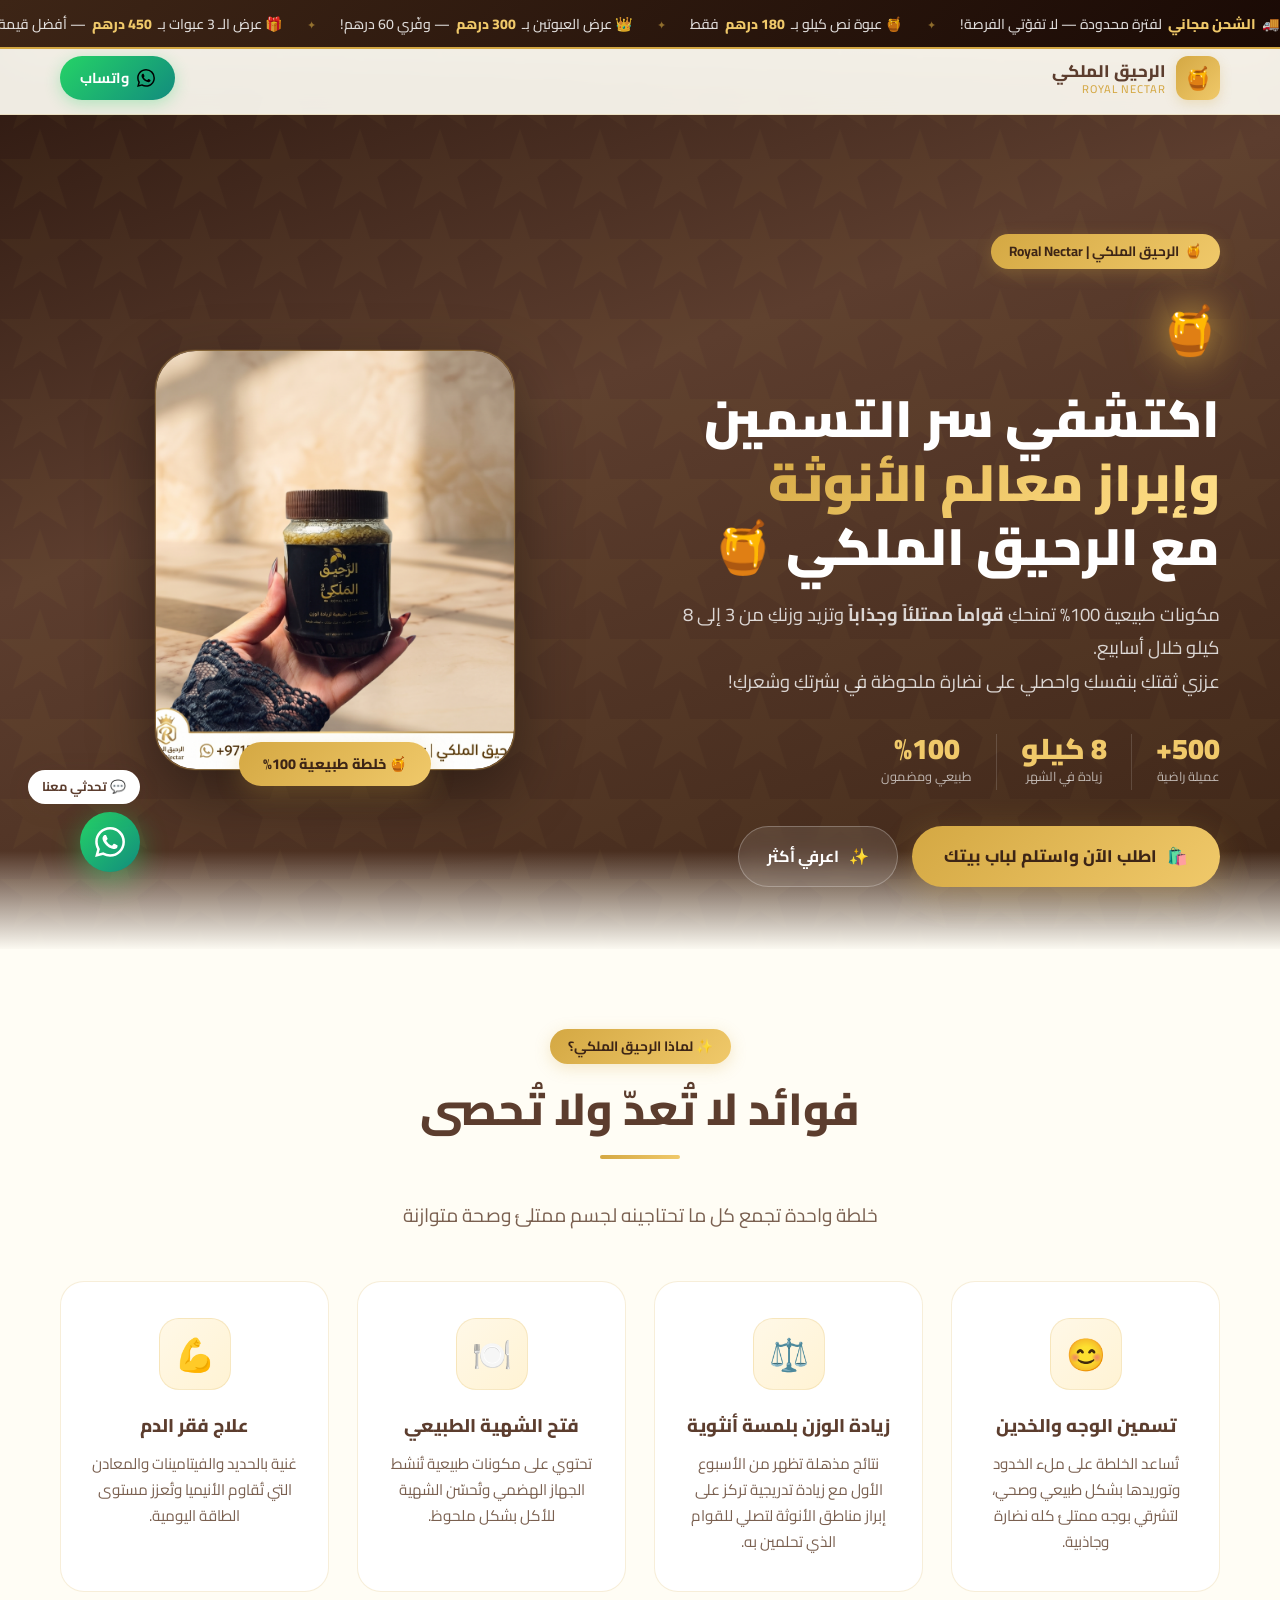
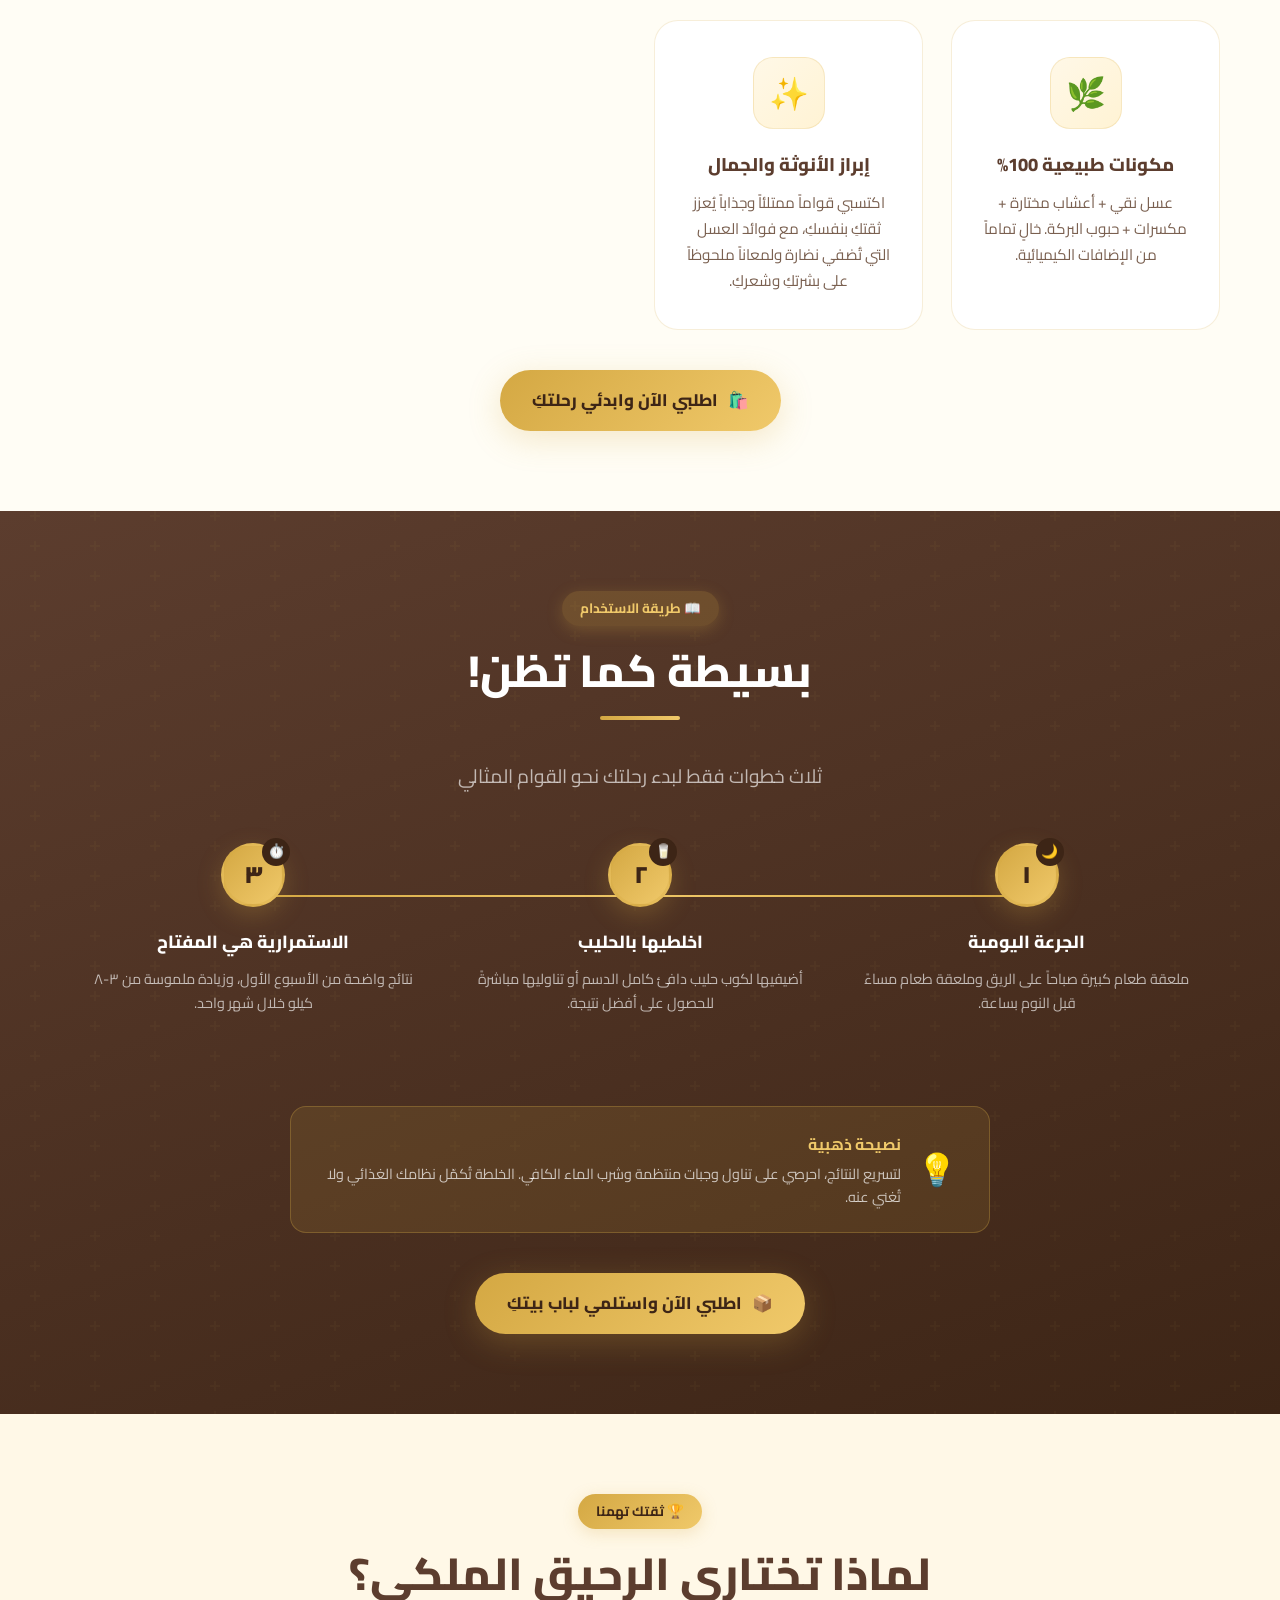
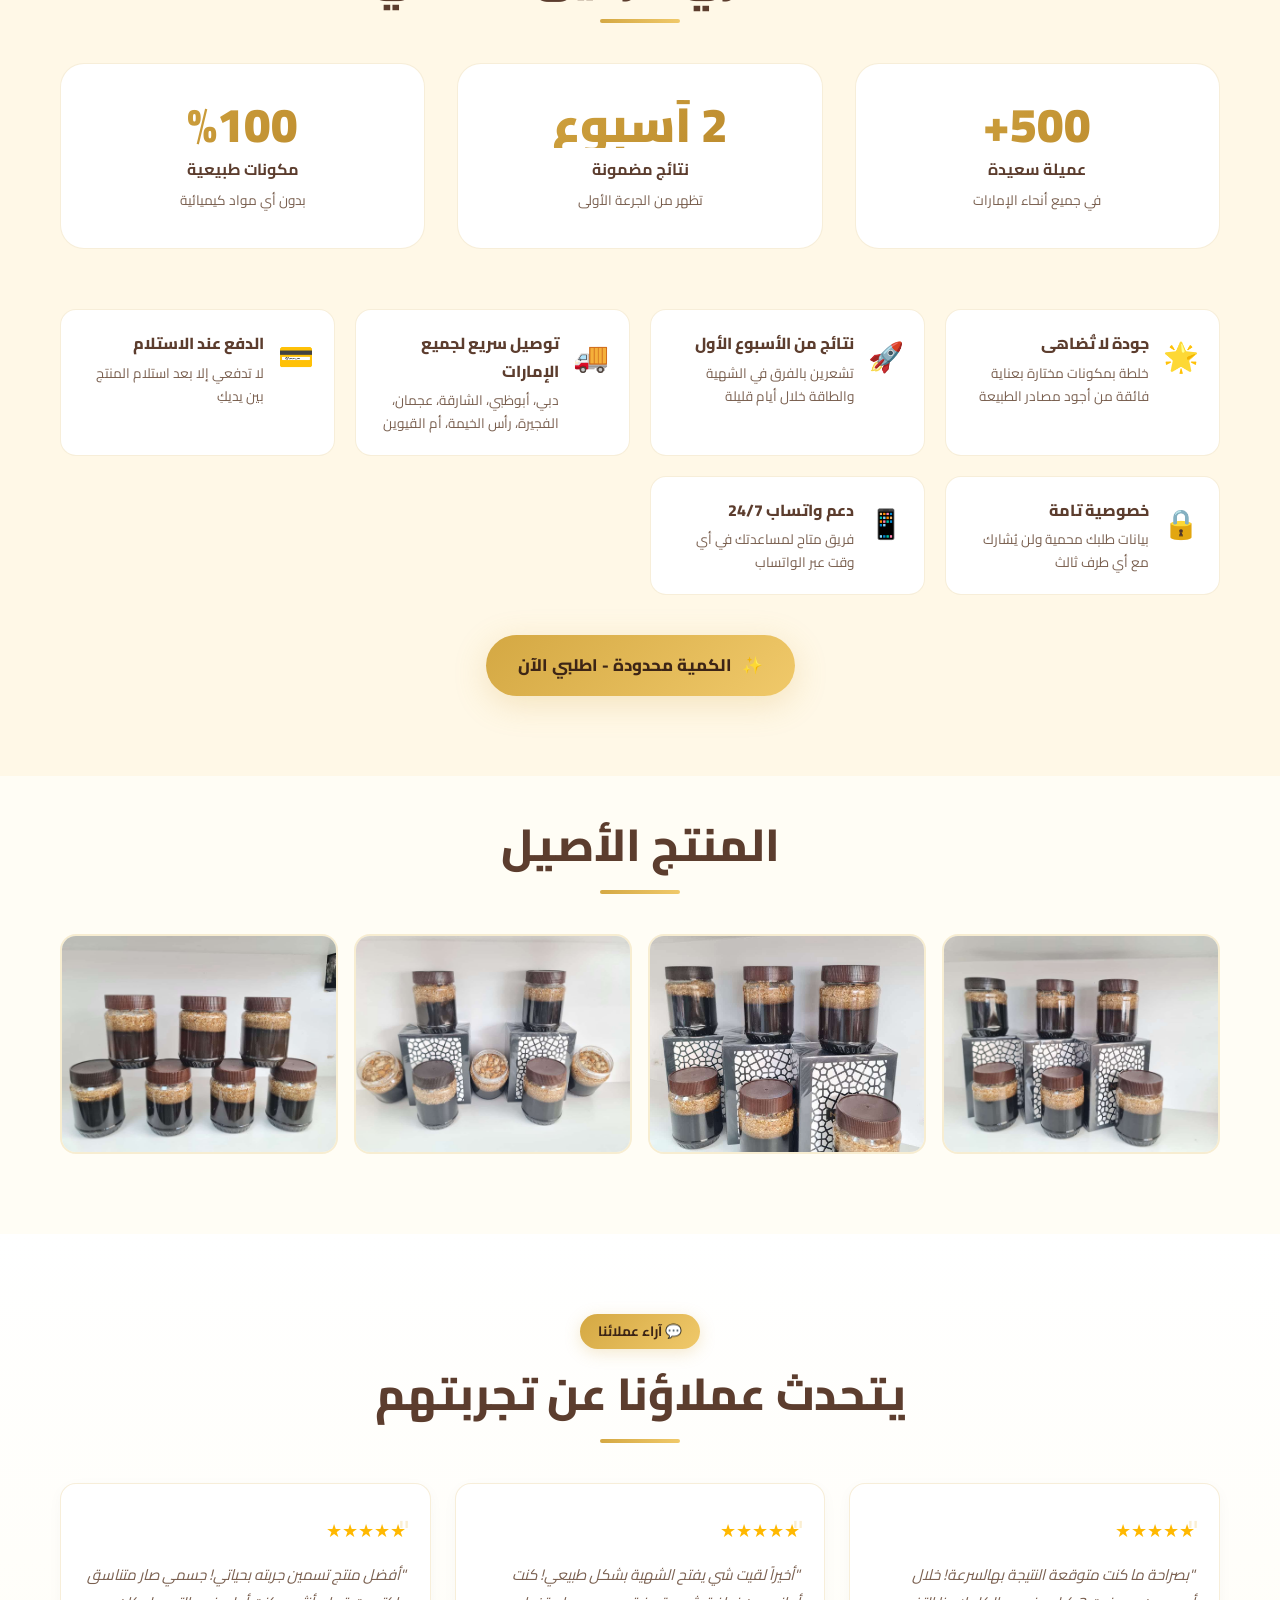
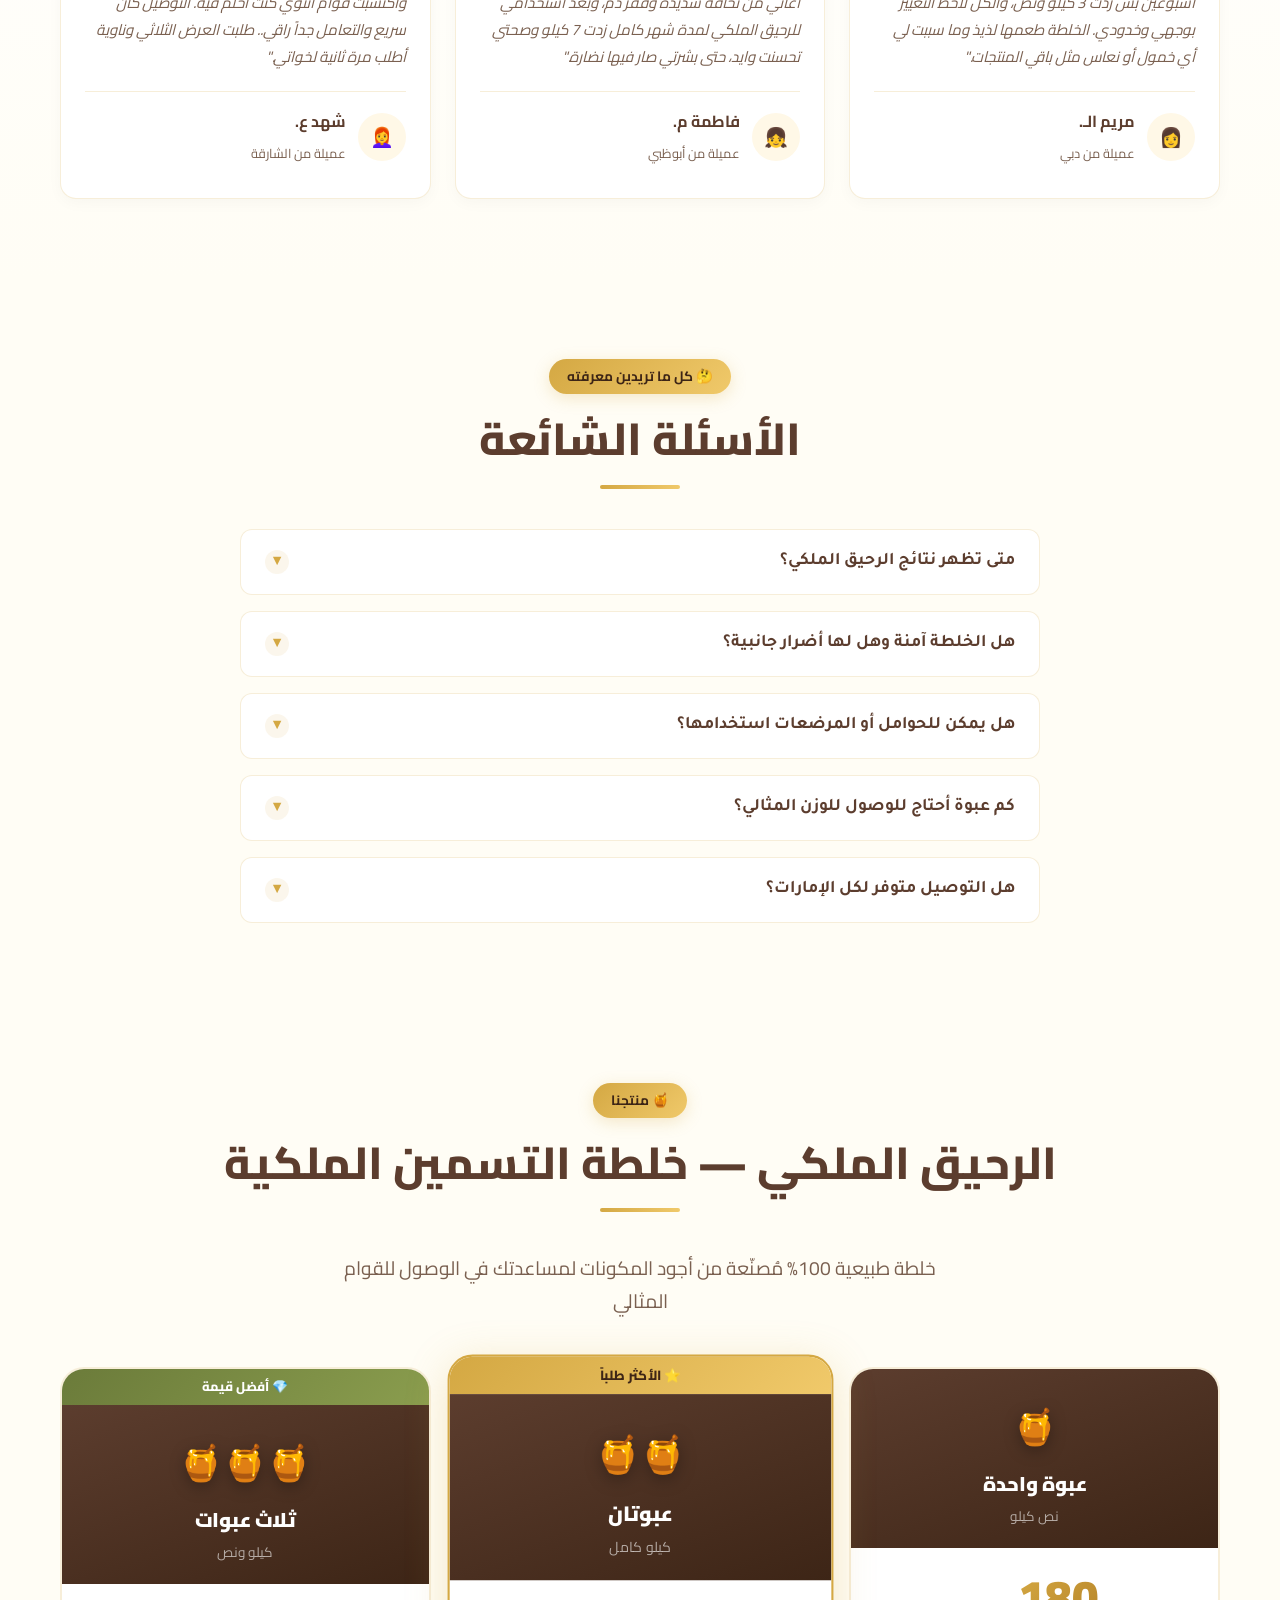
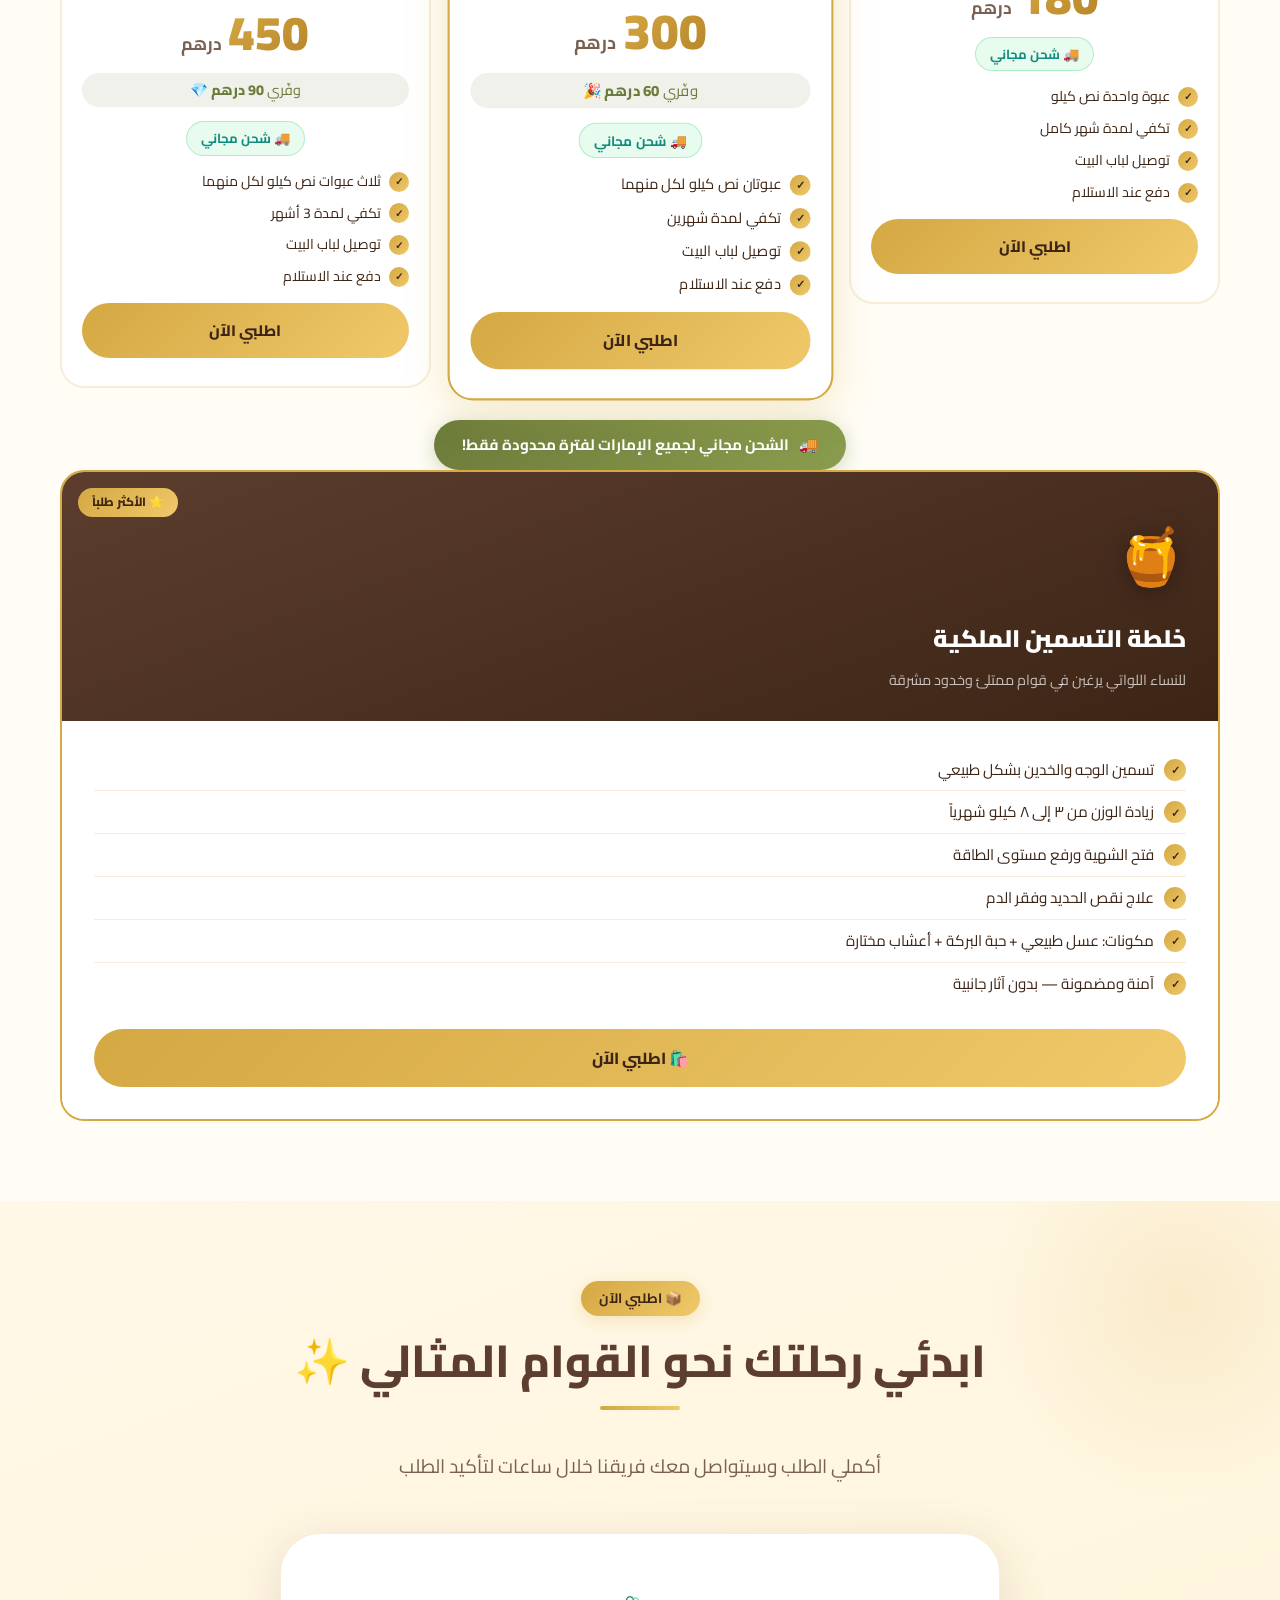
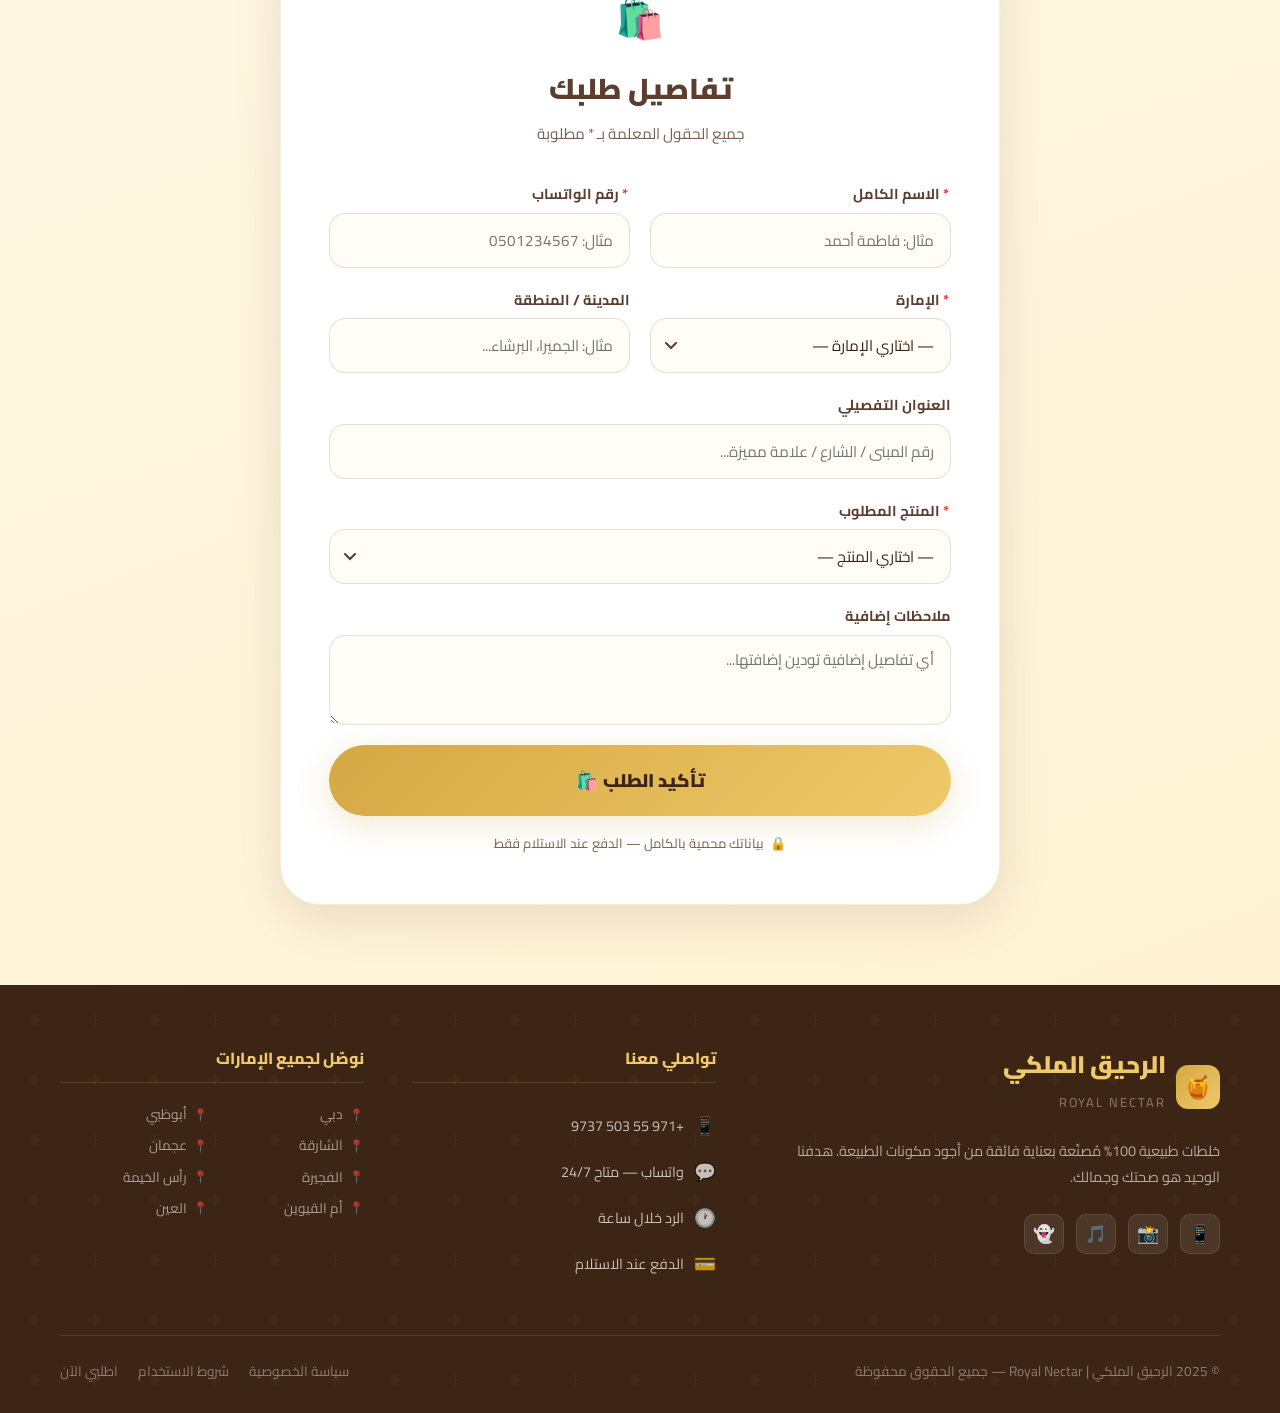
==== index.html @ 1b6bc827 "Update hero image to hero.jpeg" ====
<!DOCTYPE html>
<html lang="ar" dir="rtl">
<head>
  <meta charset="UTF-8" />
  <meta name="viewport" content="width=device-width, initial-scale=1.0" />
  <meta name="theme-color" content="#D4A843" />
  <link rel="icon" href="data:image/svg+xml,<svg xmlns=%22http://www.w3.org/2000/svg%22 viewBox=%220 0 100 100%22><text y=%22.9em%22 font-size=%2290%22>🍯</text></svg>">

  <!-- SEO -->
  <title>الرحيق الملكي | خلطة عسل التسمين الطبيعية - توصيل لجميع الإمارات</title>
  <meta name="description" content="الرحيق الملكي — خلطة عسل طبيعية 100% لزيادة الوزن وتسمين الوجه من 3 إلى 8 كيلو خلال أسابيع. آمن، مضمون، توصيل لجميع إمارات الدولة. اطلب الآن!" />
  <meta name="keywords" content="عسل تسمين, رحيق ملكي, خلطة تسمين طبيعية, عسل الإمارات, زيادة الوزن طبيعي" />
  <meta name="robots" content="index, follow" />

  <!-- Open Graph / Facebook -->
  <meta property="og:type"        content="product" />
  <meta property="og:title"       content="الرحيق الملكي | خلطة عسل التسمين الطبيعية" />
  <meta property="og:description" content="زيادة الوزن 3-8 كيلو بشكل طبيعي مع الرحيق الملكي. مكونات طبيعية 100%. توصيل لجميع الإمارات." />
  <meta property="og:image"       content="assets/hero.jpeg" />
  <meta property="og:locale"      content="ar_AE" />

  <!-- Google Fonts -->
  <link rel="preconnect" href="https://fonts.googleapis.com" />
  <link rel="preconnect" href="https://fonts.gstatic.com" crossorigin />
  <link href="https://fonts.googleapis.com/css2?family=Cairo:wght@300;400;500;600;700;800;900&family=Tajawal:wght@300;400;500;700;800&display=swap" rel="stylesheet" />

  <link rel="stylesheet" href="style.css" />
</head>
<body>

<!-- ══════════════════════════════════════════
     ANNOUNCEMENT BAR
══════════════════════════════════════════ -->
<div class="announcement-bar" id="announcement-bar">
  <div class="announcement-inner">
    <div class="announcement-ticker" id="announcement-ticker">
      <span class="announcement-item" data-crm-announce="1">
        🚚 <strong>الشحن مجاني</strong> لفترة محدودة — لا تفوّتي الفرصة!
      </span>
      <span class="announcement-divider">✦</span>
      <span class="announcement-item" data-crm-announce="2">
        🍯 عبوة نص كيلو بـ <strong>180 درهم</strong> فقط
      </span>
      <span class="announcement-divider">✦</span>
      <span class="announcement-item" data-crm-announce="3">
        👑 عرض العبوتين بـ <strong>300 درهم</strong> — وفّري 60 درهم!
      </span>
      <span class="announcement-divider">✦</span>
      <span class="announcement-item" data-crm-announce="1">
        🎁 عرض الـ 3 عبوات بـ <strong>450 درهم</strong> — أفضل قيمة!
      </span>
      <span class="announcement-divider">✦</span>
      <span class="announcement-item" data-crm-announce="2">
        🚚 <strong>الشحن مجاني</strong> لفترة محدودة — لا تفوّتي الفرصة!
      </span>
      <span class="announcement-divider">✦</span>
      <span class="announcement-item" data-crm-announce="3">
        🍯 عبوة نص كيلو بـ <strong>180 درهم</strong> فقط
      </span>
      <span class="announcement-divider">✦</span>
      <span class="announcement-item" data-crm-announce="1">
        👑 عرض العبوتين بـ <strong>300 درهم</strong> — وفّري 60 درهم!
      </span>
      <span class="announcement-divider">✦</span>
      <span class="announcement-item" data-crm-announce="2">
        🎁 عرض الـ 3 عبوات بـ <strong>450 درهم</strong> — أفضل قيمة!
      </span>
    </div>
  </div>
</div>


<!-- ══════════════════════════════════════════
     NAVBAR
══════════════════════════════════════════ -->
<nav class="navbar" id="navbar" role="navigation" aria-label="التنقل الرئيسي">
  <div class="container">
    <div class="navbar-inner">
      <a href="#" class="navbar-logo" aria-label="الرحيق الملكي - الرئيسية">
        <div class="navbar-logo-icon">🍯</div>
        <div class="navbar-logo-text">
          <span class="navbar-logo-ar">الرحيق الملكي</span>
          <span class="navbar-logo-en">Royal Nectar</span>
        </div>
      </a>

      <a id="nav-whatsapp" href="https://wa.me/971555039737?text=مرحباً، أريد الاستفسار عن الرحيق الملكي" target="_blank" rel="noopener" class="navbar-cta" aria-label="تواصل عبر واتساب">
        <svg viewBox="0 0 24 24" aria-hidden="true">
          <path d="M17.472 14.382c-.297-.149-1.758-.867-2.03-.967-.273-.099-.471-.148-.67.15-.197.297-.767.966-.94 1.164-.173.199-.347.223-.644.075-.297-.15-1.255-.463-2.39-1.475-.883-.788-1.48-1.761-1.653-2.059-.173-.297-.018-.458.13-.606.134-.133.298-.347.446-.52.149-.174.198-.298.298-.497.099-.198.05-.371-.025-.52-.075-.149-.669-1.612-.916-2.207-.242-.579-.487-.5-.669-.51-.173-.008-.371-.01-.57-.01-.198 0-.52.074-.792.372-.272.297-1.04 1.016-1.04 2.479 0 1.462 1.065 2.875 1.213 3.074.149.198 2.096 3.2 5.077 4.487.709.306 1.262.489 1.694.625.712.227 1.36.195 1.871.118.571-.085 1.758-.719 2.006-1.413.248-.694.248-1.289.173-1.413-.074-.124-.272-.198-.57-.347m-5.421 7.403h-.004a9.87 9.87 0 01-5.031-1.378l-.361-.214-3.741.982.998-3.648-.235-.374a9.86 9.86 0 01-1.51-5.26c.001-5.45 4.436-9.884 9.888-9.884 2.64 0 5.122 1.03 6.988 2.898a9.825 9.825 0 012.893 6.994c-.003 5.45-4.437 9.884-9.885 9.884m8.413-18.297A11.815 11.815 0 0012.05 0C5.495 0 .16 5.335.157 11.892c0 2.096.547 4.142 1.588 5.945L.057 24l6.305-1.654a11.882 11.882 0 005.683 1.448h.005c6.554 0 11.89-5.335 11.893-11.893a11.821 11.821 0 00-3.48-8.413Z"/>
        </svg>
        <span>واتساب</span>
      </a>
    </div>
  </div>
</nav>


<!-- ══════════════════════════════════════════
     HERO SECTION
══════════════════════════════════════════ -->
<section class="hero" id="hero" aria-label="القسم الرئيسي">
  <div class="container">
    <div class="hero-grid">

      <!-- Content -->
      <div class="hero-content">
        <div class="badge reveal">
          <span>🍯</span>
          <span>الرحيق الملكي | Royal Nectar</span>
        </div>

        <span class="hero-crown reveal reveal-delay-1" aria-hidden="true">🍯</span>

        <h1 class="hero-title reveal reveal-delay-2">
          اكتشفي سر التسمين<br />
          <span class="gold-text">وإبراز معالم الأنوثة</span><br />
          مع الرحيق الملكي 🍯
        </h1>

        <p class="hero-subtitle reveal reveal-delay-3">
          مكونات طبيعية 100% تمنحكِ <strong>قواماً ممتلئاً وجذاباً</strong> وتزيد وزنكِ من 3 إلى 8 كيلو خلال أسابيع.<br />
          عززي ثقتكِ بنفسكِ واحصلي على نضارة ملحوظة في بشرتكِ وشعركِ!
        </p>

        <div class="hero-stats reveal reveal-delay-3">
          <div class="hero-stat">
            <span class="hero-stat-number" data-counter="500" data-suffix="+">0</span>
            <span class="hero-stat-label">عميلة راضية</span>
          </div>
          <div class="hero-stat-divider"></div>
          <div class="hero-stat">
            <span class="hero-stat-number" data-counter="8" data-suffix=" كيلو">0</span>
            <span class="hero-stat-label">زيادة في الشهر</span>
          </div>
          <div class="hero-stat-divider"></div>
          <div class="hero-stat">
            <span class="hero-stat-number">%100</span>
            <span class="hero-stat-label">طبيعي ومضمون</span>
          </div>
        </div>

        <div class="hero-cta-group reveal reveal-delay-4">
          <a href="#order-section" class="btn-primary" id="hero-cta-btn" aria-label="اطلب الآن">
            <span>🛍️</span>
            اطلب الآن واستلم لباب بيتك
          </a>
          <a href="#benefits" class="btn-secondary" aria-label="اعرف أكثر">
            <span>✨</span>
            اعرفي أكثر
          </a>
        </div>
      </div>

      <!-- Image -->
      <div class="hero-image-wrap reveal-left">
        <div class="hero-image-glow" aria-hidden="true"></div>
        <div class="hero-image-frame">
          <img
            src="assets/hero.jpeg"
            alt="الرحيق الملكي — خلطة عسل التسمين الطبيعية"
            loading="eager"
            fetchpriority="high"
          />
        </div>
        <div class="hero-image-badge">🍯 خلطة طبيعية 100%</div>
      </div>

    </div>
  </div>
</section>


<!-- ══════════════════════════════════════════
     BENEFITS SECTION
══════════════════════════════════════════ -->
<section class="section benefits" id="benefits" aria-label="فوائد المنتج">
  <div class="container">
    <div class="reveal">
      <p class="badge" style="margin: 0 auto 16px; display: table;">✨ لماذا الرحيق الملكي؟</p>
      <h2 class="section-title">فوائد لا تُعدّ ولا تُحصى</h2>
      <div class="gold-line"></div>
      <p class="section-subtitle">خلطة واحدة تجمع كل ما تحتاجينه لجسم ممتلئ وصحة متوازنة</p>
    </div>

    <div class="benefits-grid">

      <div class="benefit-card reveal reveal-delay-1">
        <div class="benefit-icon" aria-hidden="true">😊</div>
        <h3 class="benefit-title">تسمين الوجه والخدين</h3>
        <p class="benefit-text">تُساعد الخلطة على ملء الخدود وتوريدها بشكل طبيعي وصحي، لتشرقي بوجه ممتلئ كله نضارة وجاذبية.</p>
      </div>

      <div class="benefit-card reveal reveal-delay-2">
        <div class="benefit-icon" aria-hidden="true">⚖️</div>
        <h3 class="benefit-title">زيادة الوزن بلمسة أنثوية</h3>
        <p class="benefit-text">نتائج مذهلة تظهر من الأسبوع الأول مع زيادة تدريجية تركز على إبراز مناطق الأنوثة لتصلي للقوام الذي تحلمين به.</p>
      </div>

      <div class="benefit-card reveal reveal-delay-3">
        <div class="benefit-icon" aria-hidden="true">🍽️</div>
        <h3 class="benefit-title">فتح الشهية الطبيعي</h3>
        <p class="benefit-text">تحتوي على مكونات طبيعية تُنشط الجهاز الهضمي وتُحسّن الشهية للأكل بشكل ملحوظ.</p>
      </div>

      <div class="benefit-card reveal reveal-delay-4">
        <div class="benefit-icon" aria-hidden="true">💪</div>
        <h3 class="benefit-title">علاج فقر الدم</h3>
        <p class="benefit-text">غنية بالحديد والفيتامينات والمعادن التي تُقاوم الأنيميا وتُعزز مستوى الطاقة اليومية.</p>
      </div>

      <div class="benefit-card reveal reveal-delay-1">
        <div class="benefit-icon" aria-hidden="true">🌿</div>
        <h3 class="benefit-title">مكونات طبيعية 100%</h3>
        <p class="benefit-text">عسل نقي + أعشاب مختارة + مكسرات + حبوب البركة. خالٍ تماماً من الإضافات الكيميائية.</p>
      </div>

      <div class="benefit-card reveal reveal-delay-2">
        <div class="benefit-icon" aria-hidden="true">✨</div>
        <h3 class="benefit-title">إبراز الأنوثة والجمال</h3>
        <p class="benefit-text">اكتسبي قواماً ممتلئاً وجذاباً يُعزز ثقتكِ بنفسكِ، مع فوائد العسل التي تُضفي نضارة ولمعاناً ملحوظاً على بشرتكِ وشعركِ.</p>
      </div>

    </div>

    <div class="reveal" style="text-align: center; margin-top: 40px;">
      <a href="#order-section" class="btn-primary" style="display: inline-flex;" aria-label="اطلبي الآن">
        <span>🛍️</span>
        اطلبي الآن وابدئي رحلتكِ
      </a>
    </div>
  </div>
</section>


<!-- ══════════════════════════════════════════
     HOW TO USE
══════════════════════════════════════════ -->
<section class="section how-to-use" id="how-to-use" aria-label="طريقة الاستخدام">
  <div class="container">
    <div class="reveal">
      <p class="badge" style="margin: 0 auto 16px; display: table; background: rgba(212,168,67,0.2); color: var(--primary-light);">📖 طريقة الاستخدام</p>
      <h2 class="section-title">بسيطة كما تظن!</h2>
      <div class="gold-line"></div>
      <p class="section-subtitle">ثلاث خطوات فقط لبدء رحلتك نحو القوام المثالي</p>
    </div>

    <div class="steps-container">
      <div class="step-card reveal reveal-delay-1">
        <div class="step-number">
          <span class="step-emoji">🌙</span>
          ١
        </div>
        <h3 class="step-title">الجرعة اليومية</h3>
        <p class="step-text">ملعقة طعام كبيرة صباحاً على الريق وملعقة طعام مساءً قبل النوم بساعة.</p>
      </div>

      <div class="step-card reveal reveal-delay-2">
        <div class="step-number">
          <span class="step-emoji">🥛</span>
          ٢
        </div>
        <h3 class="step-title">اخلطيها بالحليب</h3>
        <p class="step-text">أضيفيها لكوب حليب دافئ كامل الدسم أو تناوليها مباشرةً للحصول على أفضل نتيجة.</p>
      </div>

      <div class="step-card reveal reveal-delay-3">
        <div class="step-number">
          <span class="step-emoji">⏱️</span>
          ٣
        </div>
        <h3 class="step-title">الاستمرارية هي المفتاح</h3>
        <p class="step-text">نتائج واضحة من الأسبوع الأول، وزيادة ملموسة من ٣-٨ كيلو خلال شهر واحد.</p>
      </div>
    </div>

    <!-- Tip Banner -->
    <div class="reveal" style="margin-top: 50px;">
      <div style="
        background: rgba(212,168,67,0.12);
        border: 1px solid rgba(212,168,67,0.3);
        border-radius: 16px;
        padding: 24px 32px;
        display: flex;
        align-items: center;
        gap: 16px;
        max-width: 700px;
        margin: 0 auto;
      ">
        <span style="font-size: 2rem; flex-shrink: 0;">💡</span>
        <div>
          <strong style="color: var(--primary-light); font-size: 1rem; display: block; margin-bottom: 4px;">نصيحة ذهبية</strong>
          <p style="color: rgba(255,255,255,0.7); font-size: 0.9rem; margin: 0; line-height: 1.6;">
            لتسريع النتائج، احرصي على تناول وجبات منتظمة وشرب الماء الكافي. الخلطة تُكمّل نظامك الغذائي ولا تُغني عنه.
          </p>
        </div>
      </div>
    </div>

    <div class="reveal" style="text-align: center; margin-top: 40px;">
      <a href="#order-section" class="btn-primary" style="display: inline-flex;" aria-label="اطلبي الآن واستلمي لباب بيتك">
        <span>📦</span>
        اطلبي الآن واستلمي لباب بيتكِ
      </a>
    </div>
  </div>
</section>


<!-- ══════════════════════════════════════════
     TRUST / SOCIAL PROOF
══════════════════════════════════════════ -->
<section class="section trust" id="trust" aria-label="لماذا الرحيق الملكي">
  <div class="container">
    <div class="reveal">
      <p class="badge" style="margin: 0 auto 16px; display: table;">🏆 ثقتك تهمنا</p>
      <h2 class="section-title">لماذا تختاري الرحيق الملكي؟</h2>
      <div class="gold-line"></div>
    </div>

    <div class="trust-numbers">
      <div class="trust-number-card reveal reveal-delay-1">
        <span class="trust-number-value" data-counter="500" data-suffix="+">0</span>
        <div class="trust-number-label">عميلة سعيدة</div>
        <div class="trust-number-sub">في جميع أنحاء الإمارات</div>
      </div>
      <div class="trust-number-card reveal reveal-delay-2">
        <span class="trust-number-value" data-counter="2" data-suffix=" أسبوع">0</span>
        <div class="trust-number-label">نتائج مضمونة</div>
        <div class="trust-number-sub">تظهر من الجرعة الأولى</div>
      </div>
      <div class="trust-number-card reveal reveal-delay-3">
        <span class="trust-number-value">%100</span>
        <div class="trust-number-label">مكونات طبيعية</div>
        <div class="trust-number-sub">بدون أي مواد كيميائية</div>
      </div>
    </div>

    <div class="trust-points">
      <div class="trust-point reveal reveal-delay-1">
        <span class="trust-point-icon">🌟</span>
        <div>
          <div class="trust-point-title">جودة لا تُضاهى</div>
          <p class="trust-point-text">خلطة بمكونات مختارة بعناية فائقة من أجود مصادر الطبيعة</p>
        </div>
      </div>
      <div class="trust-point reveal reveal-delay-2">
        <span class="trust-point-icon">🚀</span>
        <div>
          <div class="trust-point-title">نتائج من الأسبوع الأول</div>
          <p class="trust-point-text">تشعرين بالفرق في الشهية والطاقة خلال أيام قليلة</p>
        </div>
      </div>
      <div class="trust-point reveal reveal-delay-3">
        <span class="trust-point-icon">🚚</span>
        <div>
          <div class="trust-point-title">توصيل سريع لجميع الإمارات</div>
          <p class="trust-point-text">دبي، أبوظبي، الشارقة، عجمان، الفجيرة، رأس الخيمة، أم القيوين</p>
        </div>
      </div>
      <div class="trust-point reveal reveal-delay-4">
        <span class="trust-point-icon">💳</span>
        <div>
          <div class="trust-point-title">الدفع عند الاستلام</div>
          <p class="trust-point-text">لا تدفعي إلا بعد استلام المنتج بين يديكِ</p>
        </div>
      </div>
      <div class="trust-point reveal reveal-delay-1">
        <span class="trust-point-icon">🔒</span>
        <div>
          <div class="trust-point-title">خصوصية تامة</div>
          <p class="trust-point-text">بيانات طلبك محمية ولن يُشارك مع أي طرف ثالث</p>
        </div>
      </div>
      <div class="trust-point reveal reveal-delay-2">
        <span class="trust-point-icon">📱</span>
        <div>
          <div class="trust-point-title">دعم واتساب 24/7</div>
          <p class="trust-point-text">فريق متاح لمساعدتك في أي وقت عبر الواتساب</p>
        </div>
      </div>
    </div>

    <div class="reveal" style="text-align: center; margin-top: 40px;">
      <a href="#order-section" class="btn-primary" style="display: inline-flex;" aria-label="الكمية محدودة - اطلبي الآن">
        <span>✨</span>
        الكمية محدودة - اطلبي الآن
      </a>
    </div>
  </div>
</section>


<!-- ══════════════════════════════════════════
     GALLERY
══════════════════════════════════════════ -->
<section class="section" id="gallery" style="background: var(--bg); padding: 40px 0 80px;" aria-label="معرض الصور">
  <div class="container">
    <div class="reveal">
      <h2 class="section-title">المنتج الأصيل</h2>
      <div class="gold-line"></div>
    </div>
    <div style="display: grid; grid-template-columns: repeat(auto-fit, minmax(200px, 1fr)); gap: 16px; margin-top: 10px;">
      <div class="reveal reveal-delay-1" style="border-radius: 16px; overflow: hidden; height: 220px; border: 2px solid var(--border);">
        <img src="assets/product1.jpg" alt="الرحيق الملكي — عرض المنتج" loading="lazy" style="width:100%; height:100%; object-fit:cover; transition: transform 0.4s ease;" onmouseover="this.style.transform='scale(1.06)'" onmouseout="this.style.transform='scale(1)'" />
      </div>
      <div class="reveal reveal-delay-2" style="border-radius: 16px; overflow: hidden; height: 220px; border: 2px solid var(--border);">
        <img src="assets/product2.jpg" alt="الرحيق الملكي — جرة المنتج" loading="lazy" style="width:100%; height:100%; object-fit:cover; transition: transform 0.4s ease;" onmouseover="this.style.transform='scale(1.06)'" onmouseout="this.style.transform='scale(1)'" />
      </div>
      <div class="reveal reveal-delay-3" style="border-radius: 16px; overflow: hidden; height: 220px; border: 2px solid var(--border);">
        <img src="assets/product3.jpg" alt="الرحيق الملكي — مجموعة المنتجات" loading="lazy" style="width:100%; height:100%; object-fit:cover; transition: transform 0.4s ease;" onmouseover="this.style.transform='scale(1.06)'" onmouseout="this.style.transform='scale(1)'" />
      </div>
      <div class="reveal reveal-delay-4" style="border-radius: 16px; overflow: hidden; height: 220px; border: 2px solid var(--border);">
        <img src="assets/product4.jpg" alt="الرحيق الملكي — مجموعة كاملة" loading="lazy" style="width:100%; height:100%; object-fit:cover; transition: transform 0.4s ease;" onmouseover="this.style.transform='scale(1.06)'" onmouseout="this.style.transform='scale(1)'" />
      </div>
    </div>
  </div>
</section>


<!-- ══════════════════════════════════════════
     TESTIMONIALS SECTION
══════════════════════════════════════════ -->
<section class="section testimonials" id="testimonials" aria-label="آراء عملائنا">
  <div class="container">
    <div class="reveal">
      <p class="badge" style="margin: 0 auto 16px; display: table;">💬 آراء عملائنا</p>
      <h2 class="section-title">يتحدث عملاؤنا عن تجربتهم</h2>
      <div class="gold-line"></div>
    </div>

    <div class="testimonials-grid">
      
      <!-- Review 1 -->
      <div class="testimonial-card reveal reveal-delay-1">
        <div class="testimonial-quote">"</div>
        <div class="testimonial-stars">★★★★★</div>
        <p class="testimonial-text">"بصراحة ما كنت متوقعة النتيجة بهالسرعة! خلال أسبوعين بس زدت 3 كيلو ونص، والكل لاحظ التغيير بوجهي وخدودي. الخلطة طعمها لذيذ وما سببت لي أي خمول أو نعاس مثل باقي المنتجات."</p>
        <div class="testimonial-author">
          <div class="testimonial-avatar">👩</div>
          <div class="testimonial-info">
            <h4>مريم الـ.</h4>
            <span>عميلة من دبي</span>
          </div>
        </div>
      </div>

      <!-- Review 2 -->
      <div class="testimonial-card reveal reveal-delay-2">
        <div class="testimonial-quote">"</div>
        <div class="testimonial-stars">★★★★★</div>
        <p class="testimonial-text">"أخيراً لقيت شي يفتح الشهية بشكل طبيعي! كنت أعاني من نحافة شديدة وفقر دم، وبعد استخدامي للرحيق الملكي لمدة شهر كامل زدت 7 كيلو وصحتي تحسنت وايد، حتى بشرتي صار فيها نضارة."</p>
        <div class="testimonial-author">
          <div class="testimonial-avatar">👧</div>
          <div class="testimonial-info">
            <h4>فاطمة م.</h4>
            <span>عميلة من أبوظبي</span>
          </div>
        </div>
      </div>

      <!-- Review 3 -->
      <div class="testimonial-card reveal reveal-delay-3">
        <div class="testimonial-quote">"</div>
        <div class="testimonial-stars">★★★★★</div>
        <p class="testimonial-text">"أفضل منتج تسمين جربته بحياتي! جسمي صار متناسق واكتسبت قوام أنثوي كنت أحلم فيه. التوصيل كان سريع والتعامل جداً راقي.. طلبت العرض الثلاثي وناوية أطلب مرة ثانية لخواتي."</p>
        <div class="testimonial-author">
          <div class="testimonial-avatar">👩‍🦰</div>
          <div class="testimonial-info">
            <h4>شهد ع.</h4>
            <span>عميلة من الشارقة</span>
          </div>
        </div>
      </div>

    </div>
  </div>
</section>

<!-- ══════════════════════════════════════════
     FAQ SECTION
══════════════════════════════════════════ -->
<section class="section faq" id="faq" aria-label="الأسئلة الشائعة">
  <div class="container">
    <div class="reveal">
      <p class="badge" style="margin: 0 auto 16px; display: table;">🤔 كل ما تريدين معرفته</p>
      <h2 class="section-title">الأسئلة الشائعة</h2>
      <div class="gold-line"></div>
    </div>

    <div class="faq-list">
      
      <div class="faq-item reveal reveal-delay-1">
        <button class="faq-question" aria-expanded="false">
          متى تظهر نتائج الرحيق الملكي؟
          <span class="faq-icon" aria-hidden="true">▼</span>
        </button>
        <div class="faq-answer">
          <p>النتائج تبدأ بالظهور من الأسبوع الأول للاستخدام المنتظم! ستلاحظين تحسناً في الشهية والطاقة، والزيادة الملحوظة في الوزن تتراوح بين 3 إلى 8 كيلو خلال شهر واحد بناءً على استجابة جسمك.</p>
        </div>
      </div>

      <div class="faq-item reveal reveal-delay-2">
        <button class="faq-question" aria-expanded="false">
          هل الخلطة آمنة وهل لها أضرار جانبية؟
          <span class="faq-icon" aria-hidden="true">▼</span>
        </button>
        <div class="faq-answer">
          <p>الخلطة طبيعية 100% ومكونة من عسل نقي، أعشاب طبيعية، مكسرات وحبة البركة. لا تحتوي على أي كورتيزون أو مواد كيميائية، وهي آمنة تماماً وليس لها أي أضرار جانبية.</p>
        </div>
      </div>

      <div class="faq-item reveal reveal-delay-3">
        <button class="faq-question" aria-expanded="false">
          هل يمكن للحوامل أو المرضعات استخدامها؟
          <span class="faq-icon" aria-hidden="true">▼</span>
        </button>
        <div class="faq-answer">
          <p>لأن صحتك تهمنا، يُنصح دائماً باستشارة طبيبك المختص قبل استخدام أي مكملات غذائية أو خلطات خلال فترتي الحمل والرضاعة.</p>
        </div>
      </div>

      <div class="faq-item reveal reveal-delay-4">
        <button class="faq-question" aria-expanded="false">
          كم عبوة أحتاج للوصول للوزن المثالي؟
          <span class="faq-icon" aria-hidden="true">▼</span>
        </button>
        <div class="faq-answer">
          <p>تختلف النتيجة من جسم لآخر، ولكننا ننصح دائماً بالبدء بكورس العبوتين أو الثلاث للحصول على نتيجة مستدامة ومثبتة وتوفير قيمة الشحن.</p>
        </div>
      </div>

      <div class="faq-item reveal reveal-delay-5">
        <button class="faq-question" aria-expanded="false">
          هل التوصيل متوفر لكل الإمارات؟
          <span class="faq-icon" aria-hidden="true">▼</span>
        </button>
        <div class="faq-answer">
          <p>نعم! التوصيل متاح ومجاني حالياً لجميع إمارات الدولة (دبي، أبوظبي، الشارقة، عجمان، الفجيرة، رأس الخيمة، وأم القيوين). والدفع يكون عند الاستلام لضمان راحتك.</p>
        </div>
      </div>

    </div>
  </div>
</section>


<!-- ══════════════════════════════════════════
     PRODUCTS SECTION
══════════════════════════════════════════ -->
<section class="section products" id="products" aria-label="منتجاتنا">
  <div class="container">
    <div class="reveal">
      <p class="badge" style="margin: 0 auto 16px; display: table;">🍯 منتجنا</p>
      <h2 class="section-title">الرحيق الملكي — خلطة التسمين الملكية</h2>
      <div class="gold-line"></div>
      <p class="section-subtitle">خلطة طبيعية 100% مُصنّعة من أجود المكونات لمساعدتك في الوصول للقوام المثالي</p>
    </div>

    <div class="pricing-grid">

      <!-- Package 1 -->
      <div class="pricing-card reveal reveal-delay-1">
        <div class="pricing-card-header">
          <span class="pricing-icon">🍯</span>
          <h3 class="pricing-name">عبوة واحدة</h3>
          <p class="pricing-qty">نص كيلو</p>
        </div>
        <div class="pricing-card-body">
          <div class="pricing-price">
            <span class="price-amount" data-crm-price="1">180</span>
            <span class="price-currency">درهم</span>
          </div>
          <div class="pricing-shipping">
            <span class="shipping-badge">🚚 شحن مجاني</span>
          </div>
          <ul class="pricing-features">
            <li>عبوة واحدة نص كيلو</li>
            <li>تكفي لمدة شهر كامل</li>
            <li>توصيل لباب البيت</li>
            <li>دفع عند الاستلام</li>
          </ul>
          <button class="pricing-cta" onclick="selectPackage('عبوة واحدة — 180 درهم', '180')" aria-label="اطلب عبوة واحدة">
            اطلبي الآن
          </button>
        </div>
      </div>

      <!-- Package 2 -->
      <div class="pricing-card featured reveal reveal-delay-2">
        <div class="pricing-badge-top">⭐ الأكثر طلباً</div>
        <div class="pricing-card-header">
          <span class="pricing-icon">🍯🍯</span>
          <h3 class="pricing-name">عبوتان</h3>
          <p class="pricing-qty">كيلو كامل</p>
        </div>
        <div class="pricing-card-body">
          <div class="pricing-price">
            <span class="price-amount" data-crm-price="2">300</span>
            <span class="price-currency">درهم</span>
          </div>
          <div class="pricing-saving">وفّري <strong>60 درهم</strong> 🎉</div>
          <div class="pricing-shipping">
            <span class="shipping-badge">🚚 شحن مجاني</span>
          </div>
          <ul class="pricing-features">
            <li>عبوتان نص كيلو لكل منهما</li>
            <li>تكفي لمدة شهرين</li>
            <li>توصيل لباب البيت</li>
            <li>دفع عند الاستلام</li>
          </ul>
          <button class="pricing-cta" onclick="selectPackage('عبوتان — 300 درهم', '300')" aria-label="اطلب عبوتين">
            اطلبي الآن
          </button>
        </div>
      </div>

      <!-- Package 3 -->
      <div class="pricing-card reveal reveal-delay-3">
        <div class="pricing-badge-top best-value">💎 أفضل قيمة</div>
        <div class="pricing-card-header">
          <span class="pricing-icon">🍯🍯🍯</span>
          <h3 class="pricing-name">ثلاث عبوات</h3>
          <p class="pricing-qty">كيلو ونص</p>
        </div>
        <div class="pricing-card-body">
          <div class="pricing-price">
            <span class="price-amount" data-crm-price="3">450</span>
            <span class="price-currency">درهم</span>
          </div>
          <div class="pricing-saving">وفّري <strong>90 درهم</strong> 💎</div>
          <div class="pricing-shipping">
            <span class="shipping-badge">🚚 شحن مجاني</span>
          </div>
          <ul class="pricing-features">
            <li>ثلاث عبوات نص كيلو لكل منهما</li>
            <li>تكفي لمدة 3 أشهر</li>
            <li>توصيل لباب البيت</li>
            <li>دفع عند الاستلام</li>
          </ul>
          <button class="pricing-cta" onclick="selectPackage('ثلاث عبوات — 450 درهم', '450')" aria-label="اطلب ثلاث عبوات">
            اطلبي الآن
          </button>
        </div>
      </div>

    </div>

    <!-- Free shipping note -->
    <div class="reveal" style="margin-top: 32px; text-align: center;">
      <div style="display:inline-flex; align-items:center; gap:10px; background: linear-gradient(135deg, var(--green), var(--green-light)); color:white; padding: 12px 28px; border-radius: 50px; font-weight: 700; font-size: 0.95rem; box-shadow: 0 4px 20px rgba(107,123,58,0.3);">
        <span>🚚</span>
        الشحن مجاني لجميع الإمارات لفترة محدودة فقط!
      </div>
    </div>


      <!-- Product 1: Tasmeen -->
      <div class="product-card tasmeen featured reveal reveal-delay-1">
        <div class="product-card-header">
          <span class="product-featured-badge">⭐ الأكثر طلباً</span>
          <span class="product-icon" aria-hidden="true">🍯</span>
          <h3 class="product-name">خلطة التسمين الملكية</h3>
          <p class="product-tagline">للنساء اللواتي يرغبن في قوام ممتلئ وخدود مشرقة</p>
        </div>
        <div class="product-card-body">
          <ul class="product-features">
            <li>تسمين الوجه والخدين بشكل طبيعي</li>
            <li>زيادة الوزن من ٣ إلى ٨ كيلو شهرياً</li>
            <li>فتح الشهية ورفع مستوى الطاقة</li>
            <li>علاج نقص الحديد وفقر الدم</li>
            <li>مكونات: عسل طبيعي + حبة البركة + أعشاب مختارة</li>
            <li>آمنة ومضمونة — بدون آثار جانبية</li>
          </ul>
          <button class="product-cta" onclick="selectProduct('خلطة التسمين الملكية')" aria-label="اطلب خلطة التسمين">
            🛍️ اطلبي الآن
          </button>
        </div>
      </div>

</div>
  </div>
</section>


<!-- ══════════════════════════════════════════
     ORDER FORM
══════════════════════════════════════════ -->
<section class="section order-form-section" id="order-section" aria-label="نموذج الطلب">
  <div class="container">
    <div class="reveal" style="text-align: center; margin-bottom: 40px;">
      <p class="badge" style="margin: 0 auto 16px; display: table;">📦 اطلبي الآن</p>
      <h2 class="section-title">ابدئي رحلتك نحو القوام المثالي ✨</h2>
      <div class="gold-line"></div>
      <p class="section-subtitle">أكملي الطلب وسيتواصل معك فريقنا خلال ساعات لتأكيد الطلب</p>
    </div>

    <div class="form-wrapper reveal">
      <div class="form-header">
        <span class="form-header-icon" aria-hidden="true">🛍️</span>
        <h2>تفاصيل طلبك</h2>
        <p>جميع الحقول المعلمة بـ <span style="color:#E53E3E">*</span> مطلوبة</p>
      </div>

      <form id="order-form" novalidate aria-label="نموذج طلب منتج الرحيق الملكي">
        <div class="form-grid">

          <!-- Name -->
          <div class="form-group">
            <label class="form-label" for="field-name">
              <span>*</span> الاسم الكامل
            </label>
            <input
              type="text"
              id="field-name"
              class="form-input"
              placeholder="مثال: فاطمة أحمد"
              autocomplete="name"
              aria-required="true"
              aria-describedby="error-name"
            />
            <span class="form-error-msg" id="error-name" role="alert"></span>
          </div>

          <!-- Phone -->
          <div class="form-group">
            <label class="form-label" for="field-phone">
              <span>*</span> رقم الواتساب
            </label>
            <input
              type="tel"
              id="field-phone"
              class="form-input"
              placeholder="مثال: 0501234567"
              autocomplete="tel"
              inputmode="tel"
              aria-required="true"
              aria-describedby="error-phone"
            />
            <span class="form-error-msg" id="error-phone" role="alert"></span>
          </div>

          <!-- Emirate -->
          <div class="form-group">
            <label class="form-label" for="field-emirate">
              <span>*</span> الإمارة
            </label>
            <select id="field-emirate" class="form-select" aria-required="true" aria-describedby="error-emirate">
              <option value="">— اختاري الإمارة —</option>
              <option value="دبي">🏙️ دبي</option>
              <option value="أبوظبي">🏛️ أبوظبي</option>
              <option value="الشارقة">🕌 الشارقة</option>
              <option value="عجمان">⛵ عجمان</option>
              <option value="رأس الخيمة">⛰️ رأس الخيمة</option>
              <option value="الفجيرة">🌊 الفجيرة</option>
              <option value="أم القيوين">🌴 أم القيوين</option>
            </select>
            <span class="form-error-msg" id="error-emirate" role="alert"></span>
          </div>

          <!-- City -->
          <div class="form-group">
            <label class="form-label" for="field-city">
              المدينة / المنطقة
            </label>
            <input
              type="text"
              id="field-city"
              class="form-input"
              placeholder="مثال: الجميرا، البرشاء..."
              autocomplete="address-level2"
            />
          </div>

          <!-- Address -->
          <div class="form-group full-width">
            <label class="form-label" for="field-address">
              العنوان التفصيلي
            </label>
            <input
              type="text"
              id="field-address"
              class="form-input"
              placeholder="رقم المبنى / الشارع / علامة مميزة..."
              autocomplete="street-address"
            />
          </div>

          <!-- Product -->
          <div class="form-group full-width">
            <label class="form-label" for="field-product">
              <span>*</span> المنتج المطلوب
            </label>
            <select id="field-product" class="form-select" aria-required="true" aria-describedby="error-product">
              <option value="">— اختاري المنتج —</option>
              <option value="عبوة واحدة — 180 درهم">🍯 عبوة واحدة — 180 درهم</option>
              <option value="عبوتان — 300 درهم">🍯🍯 عبوتان — 300 درهم (وفّري 60 درهم)</option>
              <option value="ثلاث عبوات — 450 درهم">🍯🍯🍯 ثلاث عبوات — 450 درهم (أفضل قيمة)</option>
            </select>
            <span class="form-error-msg" id="error-product" role="alert"></span>
          </div>

          <!-- Notes -->
          <div class="form-group full-width">
            <label class="form-label" for="field-notes">ملاحظات إضافية</label>
            <textarea
              id="field-notes"
              class="form-textarea"
              placeholder="أي تفاصيل إضافية تودين إضافتها..."
              aria-label="ملاحظات إضافية"
            ></textarea>
          </div>

        </div>

        <!-- Submit Button -->
        <button type="submit" class="form-submit-btn" id="submit-btn" aria-label="تأكيد الطلب">
          <span id="submit-btn-text">تأكيد الطلب 🛍️</span>
          <span class="spinner" id="submit-spinner" style="display:none;" aria-hidden="true"></span>
        </button>

        <p class="form-note">
          <span>🔒</span>
          بياناتك محمية بالكامل — الدفع عند الاستلام فقط
        </p>
      </form>
    </div>
  </div>
</section>


<!-- ══════════════════════════════════════════
     FOOTER
══════════════════════════════════════════ -->
<footer class="footer" id="footer" role="contentinfo">
  <div class="container footer-inner">
    <div class="footer-grid">

      <!-- Brand -->
      <div>
        <div style="display:flex; align-items:center; gap:10px; margin-bottom:8px;">
          <div style="width:44px;height:44px;background:linear-gradient(135deg,#D4A843,#F0C96A);border-radius:12px;display:flex;align-items:center;justify-content:center;font-size:1.4rem;">🍯</div>
          <div>
            <div class="footer-brand-name">الرحيق الملكي</div>
            <div class="footer-brand-sub">Royal Nectar</div>
          </div>
        </div>
        <p class="footer-desc">
          خلطات طبيعية 100% مُصنّعة بعناية فائقة من أجود مكونات الطبيعة. هدفنا الوحيد هو صحتك وجمالك.
        </p>
        <div class="footer-social">
          <a href="https://wa.me/971555039737" target="_blank" rel="noopener" class="footer-social-btn" data-crm-wa-link aria-label="واتساب">📱</a>
          <a href="#" class="footer-social-btn" data-crm-social="instagram" aria-label="إنستغرام">📸</a>
          <a href="#" class="footer-social-btn" data-crm-social="tiktok" aria-label="تيك توك">🎵</a>
          <a href="#" class="footer-social-btn" data-crm-social="snapchat" aria-label="سناب شات">👻</a>
        </div>
      </div>

      <!-- Contact -->
      <div>
        <h3 class="footer-col-title">تواصلي معنا</h3>
        <a href="https://wa.me/971555039737" class="footer-contact-item" target="_blank" rel="noopener" aria-label="واتساب">
          <span class="icon">📱</span>
          <span>+971 55 503 9737</span>
        </a>
        <a href="https://wa.me/971555039737" class="footer-contact-item" target="_blank" rel="noopener" aria-label="واتساب مباشر">
          <span class="icon">💬</span>
          <span>واتساب — متاح 24/7</span>
        </a>
        <div class="footer-contact-item">
          <span class="icon">🕐</span>
          <span>الرد خلال ساعة</span>
        </div>
        <div class="footer-contact-item">
          <span class="icon">💳</span>
          <span>الدفع عند الاستلام</span>
        </div>
      </div>

      <!-- Delivery -->
      <div>
        <h3 class="footer-col-title">نوصّل لجميع الإمارات</h3>
        <div class="footer-emirate-list">
          <div class="footer-emirate-item">دبي</div>
          <div class="footer-emirate-item">أبوظبي</div>
          <div class="footer-emirate-item">الشارقة</div>
          <div class="footer-emirate-item">عجمان</div>
          <div class="footer-emirate-item">الفجيرة</div>
          <div class="footer-emirate-item">رأس الخيمة</div>
          <div class="footer-emirate-item">أم القيوين</div>
          <div class="footer-emirate-item">العين</div>
        </div>
      </div>

    </div>

    <!-- Bottom Bar -->
    <div class="footer-bottom">
      <p class="footer-copyright">
        © 2025 الرحيق الملكي | Royal Nectar — جميع الحقوق محفوظة
      </p>
      <div class="footer-bottom-links">
        <a href="#" class="footer-bottom-link">سياسة الخصوصية</a>
        <a href="#" class="footer-bottom-link">شروط الاستخدام</a>
        <a href="#order-section" class="footer-bottom-link">اطلبي الآن</a>
      </div>
    </div>
  </div>
</footer>


<!-- ══════════════════════════════════════════
     FLOATING WHATSAPP BUTTON
══════════════════════════════════════════ -->
<div class="fab-whatsapp" role="complementary" aria-label="تواصل عبر واتساب">
  <span class="fab-label">💬 تحدثي معنا</span>
  <a id="fab-wa" href="#" target="_blank" rel="noopener" class="fab-btn" aria-label="فتح محادثة واتساب">
    <svg viewBox="0 0 24 24" aria-hidden="true">
      <path d="M17.472 14.382c-.297-.149-1.758-.867-2.03-.967-.273-.099-.471-.148-.67.15-.197.297-.767.966-.94 1.164-.173.199-.347.223-.644.075-.297-.15-1.255-.463-2.39-1.475-.883-.788-1.48-1.761-1.653-2.059-.173-.297-.018-.458.13-.606.134-.133.298-.347.446-.52.149-.174.198-.298.298-.497.099-.198.05-.371-.025-.52-.075-.149-.669-1.612-.916-2.207-.242-.579-.487-.5-.669-.51-.173-.008-.371-.01-.57-.01-.198 0-.52.074-.792.372-.272.297-1.04 1.016-1.04 2.479 0 1.462 1.065 2.875 1.213 3.074.149.198 2.096 3.2 5.077 4.487.709.306 1.262.489 1.694.625.712.227 1.36.195 1.871.118.571-.085 1.758-.719 2.006-1.413.248-.694.248-1.289.173-1.413-.074-.124-.272-.198-.57-.347m-5.421 7.403h-.004a9.87 9.87 0 01-5.031-1.378l-.361-.214-3.741.982.998-3.648-.235-.374a9.86 9.86 0 01-1.51-5.26c.001-5.45 4.436-9.884 9.888-9.884 2.64 0 5.122 1.03 6.988 2.898a9.825 9.825 0 012.893 6.994c-.003 5.45-4.437 9.884-9.885 9.884m8.413-18.297A11.815 11.815 0 0012.05 0C5.495 0 .16 5.335.157 11.892c0 2.096.547 4.142 1.588 5.945L.057 24l6.305-1.654a11.882 11.882 0 005.683 1.448h.005c6.554 0 11.89-5.335 11.893-11.893a11.821 11.821 0 00-3.48-8.413Z"/>
    </svg>
  </a>
</div>


<!-- ══════════════════════════════════════════
     SUCCESS MODAL
══════════════════════════════════════════ -->
<div class="success-overlay" id="success-overlay" role="dialog" aria-modal="true" aria-labelledby="success-title">
  <div class="success-modal">
    <span class="success-icon" aria-hidden="true">🎉</span>
    <h2 class="success-title" id="success-title">
      تم استلام طلبك بنجاح!
    </h2>
    <p class="success-text">
      شكراً لك <strong id="success-name"></strong> 💕<br />
      سيتواصل معك فريقنا خلال ساعات لتأكيد الطلب والترتيب للتوصيل.
    </p>
    <div style="display:flex; flex-direction:column; gap: 12px; align-items:center;">
      <button class="success-close" onclick="goToWhatsApp()" aria-label="تحدث معنا عبر واتساب">
        <svg width="20" height="20" viewBox="0 0 24 24" fill="white" aria-hidden="true">
          <path d="M17.472 14.382c-.297-.149-1.758-.867-2.03-.967-.273-.099-.471-.148-.67.15-.197.297-.767.966-.94 1.164-.173.199-.347.223-.644.075-.297-.15-1.255-.463-2.39-1.475-.883-.788-1.48-1.761-1.653-2.059-.173-.297-.018-.458.13-.606.134-.133.298-.347.446-.52.149-.174.198-.298.298-.497.099-.198.05-.371-.025-.52-.075-.149-.669-1.612-.916-2.207-.242-.579-.487-.5-.669-.51-.173-.008-.371-.01-.57-.01-.198 0-.52.074-.792.372-.272.297-1.04 1.016-1.04 2.479 0 1.462 1.065 2.875 1.213 3.074.149.198 2.096 3.2 5.077 4.487.709.306 1.262.489 1.694.625.712.227 1.36.195 1.871.118.571-.085 1.758-.719 2.006-1.413.248-.694.248-1.289.173-1.413-.074-.124-.272-.198-.57-.347m-5.421 7.403h-.004a9.87 9.87 0 01-5.031-1.378l-.361-.214-3.741.982.998-3.648-.235-.374a9.86 9.86 0 01-1.51-5.26c.001-5.45 4.436-9.884 9.888-9.884 2.64 0 5.122 1.03 6.988 2.898a9.825 9.825 0 012.893 6.994c-.003 5.45-4.437 9.884-9.885 9.884m8.413-18.297A11.815 11.815 0 0012.05 0C5.495 0 .16 5.335.157 11.892c0 2.096.547 4.142 1.588 5.945L.057 24l6.305-1.654a11.882 11.882 0 005.683 1.448h.005c6.554 0 11.89-5.335 11.893-11.893a11.821 11.821 0 00-3.48-8.413Z"/>
        </svg>
        تابعي طلبك عبر واتساب
      </button>
      <button onclick="closeSuccessModal()" style="background:none; border:none; color:#999; font-size:0.9rem; cursor:pointer; font-family:var(--font-main); padding: 4px;" aria-label="إغلاق">
        إغلاق
      </button>
    </div>
  </div>
</div>


<script src="script.js"></script>
</body>
</html>
---- style.css ----
/* ============================================
   الرحيق الملكي | Royal Nectar
   CSS Design System — RTL Arabic
   ============================================ */

@import url('https://fonts.googleapis.com/css2?family=Cairo:wght@300;400;500;600;700;800;900&family=Tajawal:wght@300;400;500;700;800&display=swap');

/* ─── CSS Variables ───────────────────────── */
:root {
  --primary:        #D4A843;
  --primary-light:  #F0C96A;
  --primary-dark:   #B8862A;
  --primary-glow:   rgba(212, 168, 67, 0.25);
  --dark:           #5C3D2E;
  --dark-2:         #3D2516;
  --cream:          #FFF8E7;
  --cream-2:        #FFF3D4;
  --green:          #6B7B3A;
  --green-light:    #8A9D4E;
  --bg:             #FFFDF5;
  --white:          #FFFFFF;
  --text-main:      #3D2516;
  --text-muted:     #7A6050;
  --text-light:     #A89080;
  --border:         rgba(212, 168, 67, 0.2);
  --shadow-gold:    0 8px 32px rgba(212, 168, 67, 0.2);
  --shadow-md:      0 4px 24px rgba(92, 61, 46, 0.1);
  --shadow-lg:      0 12px 48px rgba(92, 61, 46, 0.15);
  --radius-sm:      8px;
  --radius-md:      16px;
  --radius-lg:      24px;
  --radius-xl:      40px;
  --transition:     all 0.3s cubic-bezier(0.4, 0, 0.2, 1);
  --font-main:      'Cairo', 'Tajawal', sans-serif;
}

/* ─── Reset & Base ───────────────────────── */
*, *::before, *::after {
  box-sizing: border-box;
  margin: 0;
  padding: 0;
}

html {
  scroll-behavior: smooth;
  font-size: 16px;
}

body {
  font-family: var(--font-main);
  background-color: var(--bg);
  color: var(--text-main);
  direction: rtl;
  text-align: right;
  line-height: 1.7;
  overflow-x: hidden;
}

img {
  max-width: 100%;
  height: auto;
  display: block;
}

a {
  text-decoration: none;
  color: inherit;
}

ul, ol {
  list-style: none;
}

/* ─── Utilities ──────────────────────────── */
.container {
  max-width: 1200px;
  margin: 0 auto;
  padding: 0 20px;
}

.section {
  padding: 80px 0;
}

.section-title {
  font-size: clamp(1.8rem, 4vw, 2.8rem);
  font-weight: 800;
  color: var(--dark);
  text-align: center;
  margin-bottom: 12px;
  line-height: 1.3;
}

.section-subtitle {
  font-size: clamp(1rem, 2vw, 1.2rem);
  color: var(--text-muted);
  text-align: center;
  max-width: 600px;
  margin: 0 auto 50px;
}

.gold-line {
  width: 80px;
  height: 4px;
  background: linear-gradient(90deg, var(--primary), var(--primary-light));
  border-radius: 2px;
  margin: 16px auto 40px;
}

.badge {
  display: inline-flex;
  align-items: center;
  gap: 6px;
  background: linear-gradient(135deg, var(--primary), var(--primary-light));
  color: var(--dark-2);
  padding: 6px 18px;
  border-radius: 50px;
  font-size: 0.85rem;
  font-weight: 700;
  margin-bottom: 20px;
  box-shadow: 0 4px 16px var(--primary-glow);
}

/* ─── Scroll Animations ──────────────────── */
.reveal {
  opacity: 0;
  transform: translateY(40px);
  transition: opacity 0.7s ease, transform 0.7s ease;
}

.reveal.visible {
  opacity: 1;
  transform: translateY(0);
}

.reveal-left {
  opacity: 0;
  transform: translateX(40px);
  transition: opacity 0.7s ease, transform 0.7s ease;
}

.reveal-left.visible {
  opacity: 1;
  transform: translateX(0);
}

.reveal-right {
  opacity: 0;
  transform: translateX(-40px);
  transition: opacity 0.7s ease, transform 0.7s ease;
}

.reveal-right.visible {
  opacity: 1;
  transform: translateX(0);
}

.reveal-delay-1 { transition-delay: 0.1s; }
.reveal-delay-2 { transition-delay: 0.2s; }
.reveal-delay-3 { transition-delay: 0.3s; }
.reveal-delay-4 { transition-delay: 0.4s; }

/* ─── Islamic Pattern SVG Background ─────── */
.pattern-bg {
  background-image: url("data:image/svg+xml,%3Csvg width='60' height='60' viewBox='0 0 60 60' xmlns='http://www.w3.org/2000/svg'%3E%3Cg fill='none' fill-rule='evenodd'%3E%3Cg fill='%23D4A843' fill-opacity='0.06'%3E%3Cpath d='M36 34v-4h-2v4h-4v2h4v4h2v-4h4v-2h-4zm0-30V0h-2v4h-4v2h4v4h2V6h4V4h-4zM6 34v-4H4v4H0v2h4v4h2v-4h4v-2H6zM6 4V0H4v4H0v2h4v4h2V6h4V4H6z'/%3E%3C/g%3E%3C/g%3E%3C/svg%3E");
}

/* ─── NAVBAR ─────────────────────────────── */
.navbar {
  position: fixed;
  top: 0;
  right: 0;
  left: 0;
  z-index: 1000;
  background: rgba(255, 253, 245, 0.92);
  backdrop-filter: blur(20px);
  -webkit-backdrop-filter: blur(20px);
  border-bottom: 1px solid var(--border);
  padding: 14px 0;
  transition: var(--transition);
}

.navbar.scrolled {
  padding: 10px 0;
  box-shadow: var(--shadow-md);
}

.navbar-inner {
  display: flex;
  align-items: center;
  justify-content: space-between;
  gap: 16px;
}

.navbar-logo {
  display: flex;
  align-items: center;
  gap: 10px;
}

.navbar-logo-icon {
  width: 44px;
  height: 44px;
  background: linear-gradient(135deg, var(--primary), var(--primary-light));
  border-radius: 12px;
  display: flex;
  align-items: center;
  justify-content: center;
  font-size: 1.4rem;
  box-shadow: 0 4px 12px var(--primary-glow);
}

.navbar-logo-text {
  display: flex;
  flex-direction: column;
  line-height: 1.2;
}

.navbar-logo-ar {
  font-size: 1.05rem;
  font-weight: 800;
  color: var(--dark);
}

.navbar-logo-en {
  font-size: 0.7rem;
  font-weight: 500;
  color: var(--primary);
  letter-spacing: 1px;
  text-transform: uppercase;
}

.navbar-cta {
  display: flex;
  align-items: center;
  gap: 8px;
  background: linear-gradient(135deg, #25D366, #128C7E);
  color: white;
  padding: 10px 20px;
  border-radius: 50px;
  font-size: 0.9rem;
  font-weight: 700;
  transition: var(--transition);
  box-shadow: 0 4px 16px rgba(37, 211, 102, 0.3);
  font-family: var(--font-main);
}

.navbar-cta:hover {
  transform: translateY(-2px);
  box-shadow: 0 8px 24px rgba(37, 211, 102, 0.4);
}

.navbar-cta svg {
  width: 18px;
  height: 18px;
  flex-shrink: 0;
}

/* ─── HERO SECTION ───────────────────────── */
.hero {
  min-height: 100vh;
  background: linear-gradient(160deg, #2D1810 0%, #5C3D2E 40%, #3D2516 100%);
  display: flex;
  align-items: center;
  padding-top: 80px;
  position: relative;
  overflow: hidden;
}

.hero::before {
  content: '';
  position: absolute;
  inset: 0;
  background-image: url("data:image/svg+xml,%3Csvg width='80' height='80' viewBox='0 0 80 80' xmlns='http://www.w3.org/2000/svg'%3E%3Cg fill='%23D4A843' fill-opacity='0.04'%3E%3Cpath d='M40 0L50 30H80L57 48L67 80L40 62L13 80L23 48L0 30H30Z'/%3E%3C/g%3E%3C/svg%3E");
  animation: patternMove 20s linear infinite;
}

@keyframes patternMove {
  0%   { background-position: 0 0; }
  100% { background-position: 80px 80px; }
}

.hero::after {
  content: '';
  position: absolute;
  bottom: -2px;
  left: 0; right: 0;
  height: 100px;
  background: linear-gradient(to bottom, transparent, var(--bg));
}

.hero-grid {
  display: grid;
  grid-template-columns: 1fr 1fr;
  gap: 60px;
  align-items: center;
  position: relative;
  z-index: 1;
}

.hero-content {
  color: white;
}

.hero-crown {
  font-size: 3rem;
  margin-bottom: 16px;
  display: block;
  filter: drop-shadow(0 0 20px var(--primary));
  animation: float 3s ease-in-out infinite;
}

@keyframes float {
  0%, 100% { transform: translateY(0); }
  50%       { transform: translateY(-10px); }
}

.hero-title {
  font-size: clamp(2rem, 4.5vw, 3.2rem);
  font-weight: 900;
  line-height: 1.25;
  margin-bottom: 20px;
  color: white;
}

.hero-title .gold-text {
  background: linear-gradient(135deg, var(--primary), var(--primary-light), #FFE08A);
  -webkit-background-clip: text;
  -webkit-text-fill-color: transparent;
  background-clip: text;
}

.hero-subtitle {
  font-size: clamp(1rem, 1.8vw, 1.15rem);
  color: rgba(255, 255, 255, 0.8);
  margin-bottom: 36px;
  line-height: 1.8;
}

.hero-stats {
  display: flex;
  gap: 24px;
  margin-bottom: 36px;
  flex-wrap: wrap;
}

.hero-stat {
  text-align: center;
}

.hero-stat-number {
  font-size: 1.8rem;
  font-weight: 900;
  color: var(--primary-light);
  line-height: 1;
  display: block;
}

.hero-stat-label {
  font-size: 0.8rem;
  color: rgba(255,255,255,0.65);
  margin-top: 4px;
}

.hero-stat-divider {
  width: 1px;
  background: rgba(255,255,255,0.15);
  align-self: stretch;
}

.hero-cta-group {
  display: flex;
  gap: 14px;
  flex-wrap: wrap;
}

.btn-primary {
  display: inline-flex;
  align-items: center;
  gap: 10px;
  background: linear-gradient(135deg, var(--primary), var(--primary-light));
  color: var(--dark-2);
  padding: 16px 32px;
  border-radius: 50px;
  font-size: 1.05rem;
  font-weight: 800;
  border: none;
  cursor: pointer;
  transition: var(--transition);
  box-shadow: 0 8px 32px var(--primary-glow);
  font-family: var(--font-main);
  text-decoration: none;
}

.btn-primary:hover {
  transform: translateY(-3px);
  box-shadow: 0 16px 40px rgba(212, 168, 67, 0.45);
}

.btn-secondary {
  display: inline-flex;
  align-items: center;
  gap: 10px;
  background: rgba(255,255,255,0.1);
  color: white;
  padding: 16px 28px;
  border-radius: 50px;
  font-size: 1rem;
  font-weight: 700;
  border: 1.5px solid rgba(255,255,255,0.25);
  cursor: pointer;
  transition: var(--transition);
  backdrop-filter: blur(10px);
  font-family: var(--font-main);
  text-decoration: none;
}

.btn-secondary:hover {
  background: rgba(255,255,255,0.18);
  border-color: rgba(255,255,255,0.5);
  transform: translateY(-2px);
}

/* Hero Image Area */
.hero-image-wrap {
  display: flex;
  justify-content: center;
  align-items: center;
  position: relative;
}

.hero-image-glow {
  position: absolute;
  width: 350px;
  height: 350px;
  background: radial-gradient(circle, rgba(212,168,67,0.4) 0%, transparent 70%);
  border-radius: 50%;
  animation: pulseGlow 3s ease-in-out infinite;
}

@keyframes pulseGlow {
  0%, 100% { transform: scale(1); opacity: 0.7; }
  50%       { transform: scale(1.15); opacity: 1; }
}

.hero-image-frame {
  position: relative;
  z-index: 2;
  width: 360px;
  height: 420px;
  background: linear-gradient(160deg, rgba(255,255,255,0.12), rgba(255,255,255,0.04));
  border: 1.5px solid rgba(212, 168, 67, 0.35);
  border-radius: var(--radius-xl);
  overflow: hidden;
  backdrop-filter: blur(10px);
  display: flex;
  align-items: center;
  justify-content: center;
  animation: heroFloat 4s ease-in-out infinite;
  box-shadow: 0 24px 64px rgba(0,0,0,0.4), 0 0 0 1px rgba(212,168,67,0.1);
}

@keyframes heroFloat {
  0%, 100% { transform: translateY(0) rotate(0deg); }
  33%       { transform: translateY(-12px) rotate(0.5deg); }
  66%       { transform: translateY(-6px) rotate(-0.3deg); }
}

.hero-image-frame img {
  width: 100%;
  height: 100%;
  object-fit: cover;
  border-radius: var(--radius-xl);
}

.hero-image-badge {
  position: absolute;
  bottom: -16px;
  right: 50%;
  transform: translateX(50%);
  background: linear-gradient(135deg, var(--primary), var(--primary-light));
  color: var(--dark-2);
  padding: 10px 24px;
  border-radius: 50px;
  font-weight: 800;
  font-size: 0.9rem;
  white-space: nowrap;
  box-shadow: 0 8px 24px var(--primary-glow);
  z-index: 3;
}

/* ─── BENEFITS SECTION ───────────────────── */
.benefits {
  background: var(--bg);
  position: relative;
}

.benefits-grid {
  display: grid;
  grid-template-columns: repeat(auto-fit, minmax(250px, 1fr));
  gap: 28px;
  margin-top: 20px;
}

.benefit-card {
  background: white;
  border-radius: var(--radius-lg);
  padding: 36px 28px;
  text-align: center;
  border: 1px solid var(--border);
  transition: var(--transition);
  position: relative;
  overflow: hidden;
}

.benefit-card::before {
  content: '';
  position: absolute;
  top: 0; right: 0; left: 0;
  height: 4px;
  background: linear-gradient(90deg, var(--primary), var(--primary-light));
  transform: scaleX(0);
  transition: transform 0.4s ease;
}

.benefit-card:hover::before {
  transform: scaleX(1);
}

.benefit-card:hover {
  transform: translateY(-8px);
  box-shadow: var(--shadow-gold);
  border-color: var(--primary-light);
}

.benefit-icon {
  width: 72px;
  height: 72px;
  background: linear-gradient(135deg, var(--cream), var(--cream-2));
  border-radius: 20px;
  display: flex;
  align-items: center;
  justify-content: center;
  font-size: 2rem;
  margin: 0 auto 20px;
  transition: var(--transition);
  border: 1px solid var(--border);
}

.benefit-card:hover .benefit-icon {
  background: linear-gradient(135deg, var(--primary), var(--primary-light));
  transform: scale(1.1) rotate(-5deg);
}

.benefit-title {
  font-size: 1.15rem;
  font-weight: 800;
  color: var(--dark);
  margin-bottom: 10px;
}

.benefit-text {
  font-size: 0.95rem;
  color: var(--text-muted);
  line-height: 1.7;
}

/* ─── HOW TO USE ─────────────────────────── */
.how-to-use {
  background: linear-gradient(160deg, var(--dark) 0%, var(--dark-2) 100%);
  position: relative;
  overflow: hidden;
}

.how-to-use::before {
  content: '';
  position: absolute;
  inset: 0;
  background-image: url("data:image/svg+xml,%3Csvg width='60' height='60' viewBox='0 0 60 60' xmlns='http://www.w3.org/2000/svg'%3E%3Cg fill='%23D4A843' fill-opacity='0.04'%3E%3Cpath d='M36 34v-4h-2v4h-4v2h4v4h2v-4h4v-2h-4zm0-30V0h-2v4h-4v2h4v4h2V6h4V4h-4z'/%3E%3C/g%3E%3C/svg%3E");
}

.how-to-use .section-title,
.how-to-use .section-subtitle {
  color: white;
}

.how-to-use .section-subtitle {
  color: rgba(255,255,255,0.65);
}

.steps-container {
  display: grid;
  grid-template-columns: repeat(3, 1fr);
  gap: 0;
  position: relative;
  z-index: 1;
}

.steps-container::before {
  content: '';
  position: absolute;
  top: 52px;
  right: calc(100% / 6);
  left: calc(100% / 6);
  height: 2px;
  background: linear-gradient(90deg, var(--primary), var(--primary-light), var(--primary));
  z-index: 0;
}

.step-card {
  text-align: center;
  padding: 0 20px 40px;
  position: relative;
  z-index: 1;
}

.step-number {
  width: 64px;
  height: 64px;
  background: linear-gradient(135deg, var(--primary), var(--primary-light));
  border-radius: 50%;
  display: flex;
  align-items: center;
  justify-content: center;
  font-size: 1.5rem;
  font-weight: 900;
  color: var(--dark-2);
  margin: 0 auto 20px;
  box-shadow: 0 8px 24px var(--primary-glow);
  border: 3px solid rgba(212, 168, 67, 0.3);
  position: relative;
  z-index: 2;
}

.step-emoji {
  position: absolute;
  top: -8px;
  right: -8px;
  font-size: 1.2rem;
  background: var(--dark-2);
  border-radius: 50%;
  width: 28px;
  height: 28px;
  display: flex;
  align-items: center;
  justify-content: center;
  font-size: 0.85rem;
}

.step-title {
  font-size: 1.1rem;
  font-weight: 800;
  color: white;
  margin-bottom: 10px;
}

.step-text {
  font-size: 0.9rem;
  color: rgba(255,255,255,0.65);
  line-height: 1.7;
}

/* ─── TRUST / SOCIAL PROOF ───────────────── */
.trust {
  background: var(--cream);
}

.trust-numbers {
  display: grid;
  grid-template-columns: repeat(3, 1fr);
  gap: 32px;
  margin-bottom: 60px;
}

.trust-number-card {
  text-align: center;
  background: white;
  border-radius: var(--radius-lg);
  padding: 36px 24px;
  border: 1px solid var(--border);
  transition: var(--transition);
}

.trust-number-card:hover {
  transform: translateY(-5px);
  box-shadow: var(--shadow-gold);
}

.trust-number-value {
  font-size: 3rem;
  font-weight: 900;
  background: linear-gradient(135deg, var(--primary), var(--primary-dark));
  -webkit-background-clip: text;
  -webkit-text-fill-color: transparent;
  background-clip: text;
  line-height: 1;
  margin-bottom: 8px;
  display: block;
}

.trust-number-label {
  font-size: 1rem;
  font-weight: 700;
  color: var(--dark);
  margin-bottom: 6px;
}

.trust-number-sub {
  font-size: 0.85rem;
  color: var(--text-muted);
}

.trust-points {
  display: grid;
  grid-template-columns: repeat(auto-fit, minmax(220px, 1fr));
  gap: 20px;
}

.trust-point {
  display: flex;
  align-items: flex-start;
  gap: 14px;
  padding: 20px;
  background: white;
  border-radius: var(--radius-md);
  border: 1px solid var(--border);
  transition: var(--transition);
}

.trust-point:hover {
  border-color: var(--primary);
  box-shadow: var(--shadow-gold);
}

.trust-point-icon {
  font-size: 1.8rem;
  flex-shrink: 0;
  margin-top: 2px;
}

.trust-point-title {
  font-size: 1rem;
  font-weight: 800;
  color: var(--dark);
  margin-bottom: 4px;
}

.trust-point-text {
  font-size: 0.85rem;
  color: var(--text-muted);
}

/* ─── PRODUCTS SECTION ───────────────────── */
.products {
  background: var(--bg);
}

.products-grid {
  display: grid;
  grid-template-columns: 1fr 1fr;
  gap: 32px;
}

.product-card {
  border-radius: var(--radius-lg);
  overflow: hidden;
  transition: var(--transition);
  position: relative;
  border: 2px solid transparent;
}

.product-card.featured {
  border-color: var(--primary);
}

.product-card:hover {
  transform: translateY(-8px);
  box-shadow: var(--shadow-lg);
}

.product-card-header {
  padding: 36px 32px 28px;
  position: relative;
}

.product-card.tasmeen .product-card-header {
  background: linear-gradient(160deg, #5C3D2E, #3D2516);
}

.product-card.takhsees .product-card-header {
  background: linear-gradient(160deg, #3A4D1F, #2B3A18);
}

.product-featured-badge {
  position: absolute;
  top: 16px;
  left: 16px;
  background: linear-gradient(135deg, var(--primary), var(--primary-light));
  color: var(--dark-2);
  padding: 4px 14px;
  border-radius: 20px;
  font-size: 0.75rem;
  font-weight: 800;
}

.product-icon {
  font-size: 3.5rem;
  margin-bottom: 16px;
  display: block;
  filter: drop-shadow(0 4px 12px rgba(0,0,0,0.3));
}

.product-name {
  font-size: 1.5rem;
  font-weight: 900;
  color: white;
  margin-bottom: 8px;
}

.product-tagline {
  font-size: 0.9rem;
  color: rgba(255,255,255,0.7);
}

.product-card-body {
  background: white;
  padding: 28px 32px 32px;
}

.product-features {
  list-style: none;
  margin-bottom: 24px;
}

.product-features li {
  display: flex;
  align-items: center;
  gap: 10px;
  padding: 8px 0;
  border-bottom: 1px solid var(--border);
  font-size: 0.95rem;
  color: var(--text-main);
}

.product-features li:last-child {
  border-bottom: none;
}

.product-features li::before {
  content: '✓';
  width: 22px;
  height: 22px;
  background: linear-gradient(135deg, var(--primary), var(--primary-light));
  color: var(--dark-2);
  border-radius: 50%;
  display: flex;
  align-items: center;
  justify-content: center;
  font-size: 0.7rem;
  font-weight: 900;
  flex-shrink: 0;
}

.product-cta {
  width: 100%;
  text-align: center;
  padding: 14px;
  background: linear-gradient(135deg, var(--primary), var(--primary-light));
  color: var(--dark-2);
  border-radius: 50px;
  font-weight: 800;
  font-size: 1rem;
  cursor: pointer;
  border: none;
  transition: var(--transition);
  font-family: var(--font-main);
}

.product-cta:hover {
  box-shadow: var(--shadow-gold);
  transform: translateY(-2px);
}

.product-cta.green {
  background: linear-gradient(135deg, var(--green), var(--green-light));
  color: white;
}

/* ─── ORDER FORM ──────────────────────────── */
.order-form-section {
  background: linear-gradient(160deg, var(--cream) 0%, #FFF3D4 100%);
  position: relative;
  overflow: hidden;
}

.order-form-section::before {
  content: '';
  position: absolute;
  top: -100px; right: -100px;
  width: 400px; height: 400px;
  background: radial-gradient(circle, rgba(212,168,67,0.15) 0%, transparent 70%);
  border-radius: 50%;
  pointer-events: none;
}

.form-wrapper {
  max-width: 720px;
  margin: 0 auto;
  background: white;
  border-radius: var(--radius-xl);
  padding: 50px 48px;
  box-shadow: var(--shadow-lg);
  border: 1px solid var(--border);
  position: relative;
  z-index: 1;
}

.form-header {
  text-align: center;
  margin-bottom: 36px;
}

.form-header-icon {
  font-size: 2.5rem;
  margin-bottom: 12px;
  display: block;
}

.form-header h2 {
  font-size: 1.8rem;
  font-weight: 900;
  color: var(--dark);
  margin-bottom: 8px;
}

.form-header p {
  font-size: 0.95rem;
  color: var(--text-muted);
}

.form-grid {
  display: grid;
  grid-template-columns: 1fr 1fr;
  gap: 20px;
  margin-bottom: 20px;
}

.form-group {
  display: flex;
  flex-direction: column;
  gap: 6px;
}

.form-group.full-width {
  grid-column: 1 / -1;
}

.form-label {
  font-size: 0.9rem;
  font-weight: 700;
  color: var(--dark);
}

.form-label span {
  color: #E53E3E;
  margin-right: 2px;
}

.form-input,
.form-select,
.form-textarea {
  width: 100%;
  padding: 12px 16px;
  border: 1.5px solid rgba(92, 61, 46, 0.15);
  border-radius: var(--radius-md);
  font-size: 0.95rem;
  font-family: var(--font-main);
  color: var(--text-main);
  background: var(--bg);
  transition: var(--transition);
  outline: none;
  direction: rtl;
}

.form-input:focus,
.form-select:focus,
.form-textarea:focus {
  border-color: var(--primary);
  box-shadow: 0 0 0 3px var(--primary-glow);
  background: white;
}

.form-input.error,
.form-select.error {
  border-color: #E53E3E;
  box-shadow: 0 0 0 3px rgba(229, 62, 62, 0.15);
}

.form-error-msg {
  font-size: 0.8rem;
  color: #E53E3E;
  font-weight: 600;
  display: none;
}

.form-group.has-error .form-error-msg {
  display: block;
}

.form-select {
  appearance: none;
  background-image: url("data:image/svg+xml,%3Csvg xmlns='http://www.w3.org/2000/svg' width='12' height='8' viewBox='0 0 12 8'%3E%3Cpath d='M1 1l5 5 5-5' stroke='%235C3D2E' stroke-width='2' fill='none' stroke-linecap='round'/%3E%3C/svg%3E");
  background-repeat: no-repeat;
  background-position: left 14px center;
  padding-left: 36px;
  cursor: pointer;
}

.form-textarea {
  resize: vertical;
  min-height: 90px;
  line-height: 1.6;
}

.form-submit-btn {
  width: 100%;
  padding: 18px;
  background: linear-gradient(135deg, var(--primary), var(--primary-light));
  color: var(--dark-2);
  border: none;
  border-radius: 50px;
  font-size: 1.15rem;
  font-weight: 900;
  cursor: pointer;
  transition: var(--transition);
  font-family: var(--font-main);
  display: flex;
  align-items: center;
  justify-content: center;
  gap: 10px;
  box-shadow: 0 8px 32px var(--primary-glow);
  margin-top: 8px;
}

.form-submit-btn:hover {
  transform: translateY(-3px);
  box-shadow: 0 16px 48px rgba(212,168,67,0.5);
}

.form-submit-btn:disabled {
  opacity: 0.7;
  cursor: not-allowed;
  transform: none;
}

.form-note {
  text-align: center;
  font-size: 0.82rem;
  color: var(--text-muted);
  margin-top: 16px;
  display: flex;
  align-items: center;
  justify-content: center;
  gap: 6px;
}

/* Success Message */
.success-overlay {
  display: none;
  position: fixed;
  inset: 0;
  background: rgba(0, 0, 0, 0.6);
  backdrop-filter: blur(10px);
  z-index: 9999;
  align-items: center;
  justify-content: center;
}

.success-overlay.show {
  display: flex;
}

.success-modal {
  background: white;
  border-radius: var(--radius-xl);
  padding: 50px 40px;
  max-width: 480px;
  width: 90%;
  text-align: center;
  animation: modalIn 0.4s cubic-bezier(0.34, 1.56, 0.64, 1);
}

@keyframes modalIn {
  from { opacity: 0; transform: scale(0.8) translateY(20px); }
  to   { opacity: 1; transform: scale(1) translateY(0); }
}

.success-icon {
  font-size: 4rem;
  margin-bottom: 16px;
  display: block;
  animation: bounce 0.6s cubic-bezier(0.34, 1.56, 0.64, 1) 0.2s both;
}

@keyframes bounce {
  from { transform: scale(0); }
  to   { transform: scale(1); }
}

.success-title {
  font-size: 1.6rem;
  font-weight: 900;
  color: var(--dark);
  margin-bottom: 12px;
}

.success-text {
  color: var(--text-muted);
  margin-bottom: 28px;
  line-height: 1.7;
}

.success-close {
  display: inline-flex;
  align-items: center;
  gap: 8px;
  background: linear-gradient(135deg, #25D366, #128C7E);
  color: white;
  padding: 14px 32px;
  border-radius: 50px;
  font-weight: 800;
  font-size: 1rem;
  cursor: pointer;
  border: none;
  font-family: var(--font-main);
  transition: var(--transition);
}

.success-close:hover {
  transform: translateY(-2px);
  box-shadow: 0 8px 24px rgba(37,211,102,0.4);
}

/* ─── FOOTER ──────────────────────────────── */
.footer {
  background: var(--dark-2);
  color: white;
  padding: 60px 0 30px;
  position: relative;
  overflow: hidden;
}

.footer::before {
  content: '';
  position: absolute;
  inset: 0;
  background-image: url("data:image/svg+xml,%3Csvg width='60' height='60' viewBox='0 0 60 60' xmlns='http://www.w3.org/2000/svg'%3E%3Cg fill='%23D4A843' fill-opacity='0.04'%3E%3Cpath d='M36 34v-4h-2v4h-4v2h4v4h2v-4h4v-2h-4z'/%3E%3C/g%3E%3C/svg%3E");
}

.footer-inner {
  position: relative;
  z-index: 1;
}

.footer-grid {
  display: grid;
  grid-template-columns: 1.5fr 1fr 1fr;
  gap: 48px;
  margin-bottom: 48px;
}

.footer-brand-name {
  font-size: 1.5rem;
  font-weight: 900;
  color: var(--primary-light);
  margin-bottom: 6px;
}

.footer-brand-sub {
  font-size: 0.8rem;
  color: rgba(255,255,255,0.4);
  letter-spacing: 2px;
  text-transform: uppercase;
  margin-bottom: 16px;
}

.footer-desc {
  font-size: 0.9rem;
  color: rgba(255,255,255,0.6);
  line-height: 1.8;
  margin-bottom: 24px;
}

.footer-social {
  display: flex;
  gap: 12px;
}

.footer-social-btn {
  width: 40px;
  height: 40px;
  background: rgba(255,255,255,0.08);
  border-radius: 10px;
  display: flex;
  align-items: center;
  justify-content: center;
  font-size: 1.1rem;
  transition: var(--transition);
  text-decoration: none;
  border: 1px solid rgba(255,255,255,0.1);
}

.footer-social-btn:hover {
  background: var(--primary);
  transform: translateY(-3px);
  border-color: var(--primary);
}

.footer-col-title {
  font-size: 1rem;
  font-weight: 800;
  color: var(--primary-light);
  margin-bottom: 20px;
  padding-bottom: 10px;
  border-bottom: 1px solid rgba(212,168,67,0.2);
}

.footer-contact-item {
  display: flex;
  align-items: center;
  gap: 10px;
  padding: 8px 0;
  color: rgba(255,255,255,0.7);
  font-size: 0.9rem;
  text-decoration: none;
  transition: var(--transition);
}

.footer-contact-item:hover {
  color: var(--primary-light);
}

.footer-contact-item .icon {
  font-size: 1.1rem;
  flex-shrink: 0;
}

.footer-emirate-list {
  display: grid;
  grid-template-columns: 1fr 1fr;
  gap: 8px;
}

.footer-emirate-item {
  font-size: 0.85rem;
  color: rgba(255,255,255,0.55);
  display: flex;
  align-items: center;
  gap: 6px;
}

.footer-emirate-item::before {
  content: '📍';
  font-size: 0.75rem;
}

.footer-bottom {
  border-top: 1px solid rgba(255,255,255,0.1);
  padding-top: 24px;
  display: flex;
  align-items: center;
  justify-content: space-between;
  flex-wrap: wrap;
  gap: 12px;
}

.footer-copyright {
  font-size: 0.85rem;
  color: rgba(255,255,255,0.4);
}

.footer-bottom-links {
  display: flex;
  gap: 20px;
}

.footer-bottom-link {
  font-size: 0.85rem;
  color: rgba(255,255,255,0.4);
  text-decoration: none;
  transition: var(--transition);
}

.footer-bottom-link:hover {
  color: var(--primary-light);
}

/* ─── FLOATING WHATSAPP BUTTON ───────────── */
.fab-whatsapp {
  position: fixed;
  bottom: 28px;
  left: 28px;
  z-index: 999;
  display: flex;
  flex-direction: column;
  align-items: flex-start;
  gap: 8px;
}

.fab-btn {
  width: 60px;
  height: 60px;
  background: linear-gradient(135deg, #25D366, #128C7E);
  border-radius: 50%;
  display: flex;
  align-items: center;
  justify-content: center;
  box-shadow: 0 8px 28px rgba(37, 211, 102, 0.45);
  transition: var(--transition);
  text-decoration: none;
  animation: fabPulse 2.5s ease-in-out infinite;
}

@keyframes fabPulse {
  0%, 100% { box-shadow: 0 8px 28px rgba(37,211,102,0.45), 0 0 0 0 rgba(37,211,102,0.4); }
  50%       { box-shadow: 0 8px 28px rgba(37,211,102,0.45), 0 0 0 16px rgba(37,211,102,0); }
}

.fab-btn:hover {
  transform: scale(1.12) rotate(10deg);
  box-shadow: 0 16px 40px rgba(37, 211, 102, 0.55);
}

.fab-btn svg {
  width: 30px;
  height: 30px;
  fill: white;
}

.fab-label {
  background: white;
  color: var(--dark);
  padding: 6px 14px;
  border-radius: 20px;
  font-size: 0.8rem;
  font-weight: 700;
  box-shadow: var(--shadow-md);
  white-space: nowrap;
  animation: fadeInLeft 0.3s ease 1s both;
}

@keyframes fadeInLeft {
  from { opacity: 0; transform: translateX(-10px); }
  to   { opacity: 1; transform: translateX(0); }
}

/* ─── ANNOUNCEMENT BAR ───────────────────── */
.announcement-bar {
  background: linear-gradient(135deg, var(--dark-2) 0%, #1A0A05 100%);
  border-bottom: 2px solid var(--primary);
  padding: 10px 0;
  overflow: hidden;
  position: relative;
  z-index: 1001;
}

.announcement-inner {
  overflow: hidden;
  white-space: nowrap;
}

.announcement-ticker {
  display: inline-flex;
  align-items: center;
  gap: 24px;
  animation: tickerScroll 30s linear infinite;
  white-space: nowrap;
}

.announcement-ticker:hover {
  animation-play-state: paused;
}

@keyframes tickerScroll {
  0%   { transform: translateX(0); }
  100% { transform: translateX(-50%); }
}

.announcement-item {
  display: inline-flex;
  align-items: center;
  gap: 6px;
  font-size: 0.88rem;
  color: rgba(255,255,255,0.85);
  font-weight: 500;
  flex-shrink: 0;
}

.announcement-item strong {
  color: var(--primary-light);
  font-weight: 800;
}

.announcement-divider {
  color: var(--primary);
  font-size: 0.7rem;
  flex-shrink: 0;
  opacity: 0.6;
}

/* Adjust navbar to sit below announcement bar */
.navbar {
  top: 42px;
}

.hero {
  padding-top: calc(80px + 42px);
}

/* ─── PRICING GRID ────────────────────── */
.pricing-grid {
  display: grid;
  grid-template-columns: repeat(3, 1fr);
  gap: 24px;
  margin-top: 16px;
  align-items: start;
}

.pricing-card {
  background: white;
  border-radius: var(--radius-lg);
  overflow: hidden;
  border: 2px solid var(--border);
  transition: var(--transition);
  position: relative;
  display: flex;
  flex-direction: column;
}

.pricing-card:hover {
  transform: translateY(-6px);
  box-shadow: var(--shadow-gold);
}

.pricing-card.featured {
  border-color: var(--primary);
  box-shadow: 0 8px 40px var(--primary-glow);
  transform: scale(1.04);
  z-index: 2;
}

.pricing-card.featured:hover {
  transform: scale(1.04) translateY(-6px);
}

.pricing-badge-top {
  background: linear-gradient(135deg, var(--primary), var(--primary-light));
  color: var(--dark-2);
  text-align: center;
  padding: 7px 16px;
  font-size: 0.8rem;
  font-weight: 800;
}

.pricing-badge-top.best-value {
  background: linear-gradient(135deg, var(--green), var(--green-light));
  color: white;
}

.pricing-card-header {
  background: linear-gradient(160deg, var(--dark), var(--dark-2));
  padding: 28px 24px 20px;
  text-align: center;
}

.pricing-icon {
  display: block;
  font-size: 2.2rem;
  margin-bottom: 10px;
  filter: drop-shadow(0 4px 8px rgba(0,0,0,0.3));
}

.pricing-name {
  font-size: 1.25rem;
  font-weight: 900;
  color: white;
  margin-bottom: 4px;
}

.pricing-qty {
  font-size: 0.85rem;
  color: rgba(255,255,255,0.6);
}

.pricing-card-body {
  padding: 24px 20px 28px;
  display: flex;
  flex-direction: column;
  gap: 14px;
  flex: 1;
}

.pricing-price {
  display: flex;
  align-items: baseline;
  justify-content: center;
  gap: 6px;
}

.price-amount {
  font-size: 3rem;
  font-weight: 900;
  background: linear-gradient(135deg, var(--primary), var(--primary-dark));
  -webkit-background-clip: text;
  -webkit-text-fill-color: transparent;
  background-clip: text;
  line-height: 1;
}

.price-currency {
  font-size: 1.1rem;
  font-weight: 700;
  color: var(--text-muted);
}

.pricing-saving {
  text-align: center;
  font-size: 0.9rem;
  color: var(--green);
  background: rgba(107, 123, 58, 0.1);
  border-radius: 20px;
  padding: 5px 14px;
}

.pricing-saving strong {
  color: var(--green);
  font-weight: 800;
}

.pricing-shipping {
  text-align: center;
}

.shipping-badge {
  display: inline-flex;
  align-items: center;
  gap: 5px;
  background: rgba(37, 211, 102, 0.1);
  color: #128C7E;
  border: 1px solid rgba(37, 211, 102, 0.3);
  border-radius: 20px;
  padding: 5px 14px;
  font-size: 0.82rem;
  font-weight: 700;
}

.pricing-features {
  list-style: none;
  display: flex;
  flex-direction: column;
  gap: 8px;
  flex: 1;
}

.pricing-features li {
  display: flex;
  align-items: center;
  gap: 8px;
  font-size: 0.88rem;
  color: var(--text-main);
}

.pricing-features li::before {
  content: '✓';
  width: 20px;
  height: 20px;
  background: linear-gradient(135deg, var(--primary), var(--primary-light));
  color: var(--dark-2);
  border-radius: 50%;
  display: flex;
  align-items: center;
  justify-content: center;
  font-size: 0.65rem;
  font-weight: 900;
  flex-shrink: 0;
}

.pricing-cta {
  width: 100%;
  padding: 13px;
  background: linear-gradient(135deg, var(--primary), var(--primary-light));
  color: var(--dark-2);
  border: none;
  border-radius: 50px;
  font-size: 0.95rem;
  font-weight: 800;
  cursor: pointer;
  transition: var(--transition);
  font-family: var(--font-main);
  margin-top: auto;
}

.pricing-cta:hover {
  box-shadow: var(--shadow-gold);
  transform: translateY(-2px);
}

/* ────────────────────────────────────────────
   RESPONSIVE — MOBILE FIRST
   Breakpoints: 480px | 640px | 768px | 1024px
════════════════════════════════════════════ */

/* ─── Tablet & below (≤ 1024px) ─────────── */
@media (max-width: 1024px) {
  .hero-grid {
    gap: 40px;
  }

  .hero-image-frame {
    width: 300px;
    height: 360px;
  }

  .hero-image-glow {
    width: 280px;
    height: 280px;
  }

  .trust-numbers {
    gap: 20px;
  }

  .footer-grid {
    grid-template-columns: 1fr 1fr;
    gap: 32px;
  }

  .footer-grid > div:first-child {
    grid-column: 1 / -1;
  }

  /* Pricing 3 → 2 on tablet */
  .pricing-grid {
    grid-template-columns: 1fr 1fr;
    gap: 20px;
  }

  .pricing-card.featured {
    transform: none;
    grid-column: 1 / -1;
    max-width: 380px;
    margin: 0 auto;
    width: 100%;
  }

  .pricing-card.featured:hover {
    transform: translateY(-6px);
  }
}

/* ─── Mobile landscape & small tablet (≤ 768px) ── */
@media (max-width: 768px) {

  /* --- Announcement bar --- */
  .announcement-bar {
    padding: 8px 0;
  }

  .announcement-item {
    font-size: 0.8rem;
  }

  /* Adjust navbar & hero for mobile announcement bar height */
  .navbar {
    top: 38px;
  }

  .hero {
    padding-top: calc(70px + 38px);
    padding-bottom: 70px;
    min-height: auto;
  }

  /* --- Container --- */
  .container {
    padding: 0 16px;
  }

  /* --- Section spacing --- */
  .section {
    padding: 52px 0;
  }

  /* --- Section headings --- */
  .section-title {
    font-size: 1.7rem;
  }

  .section-subtitle {
    font-size: 0.95rem;
    margin-bottom: 32px;
  }

  /* ─── NAVBAR ─── */
  .navbar {
    padding: 12px 0;
  }

  .navbar-logo-en {
    display: none;
  }

  .navbar-cta {
    padding: 9px 16px;
    font-size: 0.85rem;
    gap: 6px;
  }

  /* ─── HERO ─── */
  .hero {
    padding-top: 70px;
    padding-bottom: 70px;
    min-height: auto;
  }

  .hero-grid {
    grid-template-columns: 1fr;
    gap: 32px;
    text-align: center;
  }

  /* Image first on mobile */
  .hero-image-wrap {
    order: -1;
  }

  .hero-image-frame {
    width: min(300px, 80vw);
    height: min(340px, 90vw);
    margin: 0 auto;
  }

  .hero-image-glow {
    width: min(260px, 70vw);
    height: min(260px, 70vw);
  }

  .hero-image-badge {
    font-size: 0.8rem;
    padding: 8px 18px;
    bottom: -14px;
  }

  .hero-title {
    font-size: clamp(1.6rem, 6vw, 2.2rem);
  }

  .hero-subtitle {
    font-size: 0.95rem;
  }

  .hero-stats {
    justify-content: center;
    gap: 16px;
    flex-wrap: wrap;
  }

  .hero-stat-number {
    font-size: 1.5rem;
  }

  .hero-cta-group {
    justify-content: center;
    flex-direction: column;
    align-items: center;
    gap: 12px;
  }

  .btn-primary,
  .btn-secondary {
    width: 100%;
    max-width: 320px;
    justify-content: center;
    padding: 15px 24px;
    font-size: 1rem;
  }

  /* ─── PRICING ─ single column on mobile ─── */
  .pricing-grid {
    grid-template-columns: 1fr;
    gap: 16px;
  }

  .pricing-card.featured {
    transform: none;
    order: -1;
  }

  .pricing-card.featured:hover {
    transform: translateY(-6px);
  }

  .price-amount {
    font-size: 2.4rem;
  }

  /* ─── BENEFITS ─── */
  .benefits-grid {
    grid-template-columns: 1fr 1fr;
    gap: 16px;
  }

  .benefit-card {
    padding: 24px 16px;
  }

  .benefit-icon {
    width: 56px;
    height: 56px;
    font-size: 1.6rem;
  }

  .benefit-title {
    font-size: 1rem;
  }

  .benefit-text {
    font-size: 0.85rem;
  }

  /* ─── HOW TO USE ─── */
  .steps-container {
    grid-template-columns: 1fr;
    gap: 0;
  }

  .steps-container::before {
    display: none;
  }

  .step-card {
    display: flex;
    align-items: flex-start;
    gap: 20px;
    text-align: right;
    padding: 20px 0;
    border-bottom: 1px solid rgba(212, 168, 67, 0.15);
  }

  .step-card:last-child {
    border-bottom: none;
  }

  .step-number {
    margin: 0;
    flex-shrink: 0;
    width: 52px;
    height: 52px;
    font-size: 1.2rem;
  }

  .step-title {
    margin-bottom: 6px;
  }

  /* ─── TRUST ─── */
  .trust-numbers {
    grid-template-columns: 1fr;
    gap: 12px;
    margin-bottom: 32px;
  }

  .trust-number-card {
    padding: 24px 20px;
    display: flex;
    align-items: center;
    gap: 20px;
    text-align: right;
  }

  .trust-number-value {
    font-size: 2.2rem;
    flex-shrink: 0;
    margin-bottom: 0;
  }

  .trust-points {
    grid-template-columns: 1fr;
    gap: 12px;
  }

  /* ─── PRODUCTS ─── */
  .products-grid {
    grid-template-columns: 1fr;
    gap: 24px;
  }

  .product-card-header {
    padding: 28px 24px 20px;
  }

  .product-card-body {
    padding: 20px 24px 24px;
  }

  /* ─── ORDER FORM ─── */
  .form-wrapper {
    padding: 28px 20px;
    border-radius: 24px;
  }

  .form-header h2 {
    font-size: 1.4rem;
  }

  .form-grid {
    grid-template-columns: 1fr;
    gap: 16px;
  }

  .form-group.full-width {
    grid-column: 1;
  }

  .form-submit-btn {
    font-size: 1.05rem;
    padding: 16px;
  }

  /* ─── FOOTER ─── */
  .footer {
    padding: 48px 0 24px;
  }

  .footer-grid {
    grid-template-columns: 1fr;
    gap: 28px;
  }

  .footer-bottom {
    flex-direction: column;
    text-align: center;
    gap: 16px;
  }

  .footer-bottom-links {
    justify-content: center;
    flex-wrap: wrap;
    gap: 12px;
  }

  /* ─── FAB ─── */
  .fab-whatsapp {
    bottom: 20px;
    left: 20px;
    flex-direction: row;
    align-items: center;
  }

  .fab-label {
    display: none;
  }

  .fab-btn {
    width: 54px;
    height: 54px;
  }

  /* ─── GALLERY ─── */
  .gallery-grid {
    grid-template-columns: 1fr 1fr;
  }
}

/* ─── Small phones (≤ 480px) ─────────────── */
@media (max-width: 480px) {

  .container {
    padding: 0 14px;
  }

  .section {
    padding: 44px 0;
  }

  /* Navbar */
  .navbar-logo-ar {
    font-size: 0.95rem;
  }

  .navbar-cta {
    padding: 8px 14px;
    font-size: 0.82rem;
  }

  /* Hero */
  .hero {
    padding-top: 65px;
    padding-bottom: 56px;
  }

  .hero-image-frame {
    width: min(260px, 85vw);
    height: min(300px, 90vw);
  }

  .hero-title {
    font-size: clamp(1.45rem, 6.5vw, 1.9rem);
    line-height: 1.3;
  }

  .hero-crown {
    font-size: 2.2rem;
  }

  .hero-stats {
    gap: 12px;
  }

  .hero-stat-number {
    font-size: 1.3rem;
  }

  .hero-stat-label {
    font-size: 0.72rem;
  }

  .btn-primary,
  .btn-secondary {
    max-width: 100%;
    font-size: 0.95rem;
    padding: 14px 20px;
  }

  /* Benefits — single column on very small phones */
  .benefits-grid {
    grid-template-columns: 1fr;
    gap: 14px;
  }

  /* Trust numbers — horizontal layout */
  .trust-number-card {
    gap: 14px;
  }

  .trust-number-value {
    font-size: 1.9rem;
  }

  /* Form */
  .form-wrapper {
    padding: 24px 16px;
    border-radius: 20px;
  }

  .form-input,
  .form-select,
  .form-textarea {
    font-size: 1rem; /* Prevents iOS zoom */
    padding: 12px 14px;
  }

  .form-submit-btn {
    font-size: 1rem;
    padding: 15px;
  }

  /* Footer */
  .footer-emirate-list {
    grid-template-columns: 1fr 1fr;
  }

  .footer-bottom-links {
    gap: 10px;
  }

  .footer-bottom-link {
    font-size: 0.78rem;
  }

  /* Success Modal */
  .success-modal {
    padding: 36px 24px;
  }

  .success-title {
    font-size: 1.3rem;
  }
}

/* ─── Very small (≤ 360px) ───────────────── */
@media (max-width: 360px) {
  .hero-title {
    font-size: 1.35rem;
  }

  .navbar-cta span {
    display: none;
  }

  .navbar-cta svg {
    width: 22px;
    height: 22px;
  }

  .navbar-cta {
    padding: 8px 12px;
    border-radius: 50%;
  }

  .btn-primary,
  .btn-secondary {
    font-size: 0.9rem;
  }
}

/* ─── Quantity Selector ───────────────────── */
.quantity-group {
  display: flex;
  align-items: center;
  gap: 0;
  border: 1.5px solid rgba(92, 61, 46, 0.15);
  border-radius: var(--radius-md);
  overflow: hidden;
  background: var(--bg);
  transition: var(--transition);
}

.quantity-group:focus-within {
  border-color: var(--primary);
  box-shadow: 0 0 0 3px var(--primary-glow);
}

.qty-btn {
  width: 44px;
  height: 44px;
  background: var(--cream);
  border: none;
  cursor: pointer;
  font-size: 1.2rem;
  color: var(--dark);
  transition: var(--transition);
  font-family: var(--font-main);
  display: flex;
  align-items: center;
  justify-content: center;
  flex-shrink: 0;
}

.qty-btn:hover {
  background: var(--primary);
  color: white;
}

.qty-input {
  flex: 1;
  border: none;
  text-align: center;
  font-size: 1rem;
  font-weight: 800;
  color: var(--dark);
  background: transparent;
  outline: none;
  font-family: var(--font-main);
  padding: 0 8px;
  min-width: 0;
}

/* ─── Loading Spinner ─────────────────────── */
.spinner {
  display: inline-block;
  width: 20px;
  height: 20px;
  border: 2px solid rgba(92,61,46,0.3);
  border-top-color: var(--dark-2);
  border-radius: 50%;
  animation: spin 0.7s linear infinite;
}

@keyframes spin {
  to { transform: rotate(360deg); }
}

/* ─── Testimonials Section ─────────────────── */
.testimonials {
  background: linear-gradient(to bottom, #fff, var(--bg));
  padding: 80px 0;
}

.testimonials-grid {
  display: grid;
  grid-template-columns: repeat(auto-fit, minmax(280px, 1fr));
  gap: 24px;
  margin-top: 40px;
}

.testimonial-card {
  background: white;
  border-radius: 16px;
  padding: 32px 24px;
  border: 1px solid var(--border);
  box-shadow: 0 4px 15px rgba(0,0,0,0.03);
  position: relative;
  transition: var(--transition);
}

.testimonial-card:hover {
  transform: translateY(-5px);
  box-shadow: var(--shadow-gold);
  border-color: var(--primary-light);
}

.testimonial-quote {
  color: var(--primary-light);
  font-size: 2rem;
  position: absolute;
  top: 20px;
  right: 20px;
  opacity: 0.3;
}

.testimonial-stars {
  color: #FFB800;
  font-size: 1.1rem;
  margin-bottom: 15px;
}

.testimonial-text {
  font-size: 0.95rem;
  color: var(--text-muted);
  line-height: 1.8;
  margin-bottom: 20px;
  font-style: italic;
}

.testimonial-author {
  display: flex;
  align-items: center;
  gap: 12px;
  border-top: 1px solid var(--border);
  padding-top: 16px;
}

.testimonial-avatar {
  width: 48px;
  height: 48px;
  border-radius: 50%;
  background: var(--cream);
  display: flex;
  align-items: center;
  justify-content: center;
  font-size: 1.2rem;
  color: var(--primary);
}

.testimonial-info h4 {
  margin: 0 0 4px;
  font-size: 1rem;
  color: var(--dark);
}

.testimonial-info span {
  font-size: 0.8rem;
  color: var(--text-muted);
}

/* ─── FAQ Section ────────────────────────────── */
.faq {
  background: var(--bg);
  padding: 80px 0;
}

.faq-list {
  max-width: 800px;
  margin: 0 auto;
  display: flex;
  flex-direction: column;
  gap: 16px;
}

.faq-item {
  background: white;
  border-radius: 12px;
  border: 1px solid var(--border);
  overflow: hidden;
  transition: all 0.3s ease;
}

.faq-item.active {
  border-color: var(--primary-light);
  box-shadow: 0 4px 15px rgba(212, 168, 67, 0.15);
}

.faq-question {
  width: 100%;
  text-align: right;
  padding: 20px 24px;
  background: none;
  border: none;
  font-family: 'Tajawal', sans-serif;
  font-size: 1.1rem;
  font-weight: 700;
  color: var(--dark);
  cursor: pointer;
  display: flex;
  justify-content: space-between;
  align-items: center;
  transition: all 0.3s ease;
}

.faq-question:hover {
  color: var(--primary);
}

.faq-icon {
  width: 24px;
  height: 24px;
  border-radius: 50%;
  background: rgba(212, 168, 67, 0.1);
  color: var(--primary);
  display: flex;
  align-items: center;
  justify-content: center;
  font-size: 0.9rem;
  transition: transform 0.3s ease;
}

.faq-item.active .faq-icon {
  transform: rotate(180deg);
  background: var(--primary);
  color: white;
}

.faq-answer {
  max-height: 0;
  overflow: hidden;
  transition: max-height 0.4s ease, padding 0.4s ease;
  background: #fafafa;
}

.faq-answer p {
  margin: 0;
  padding: 0 24px 20px;
  color: var(--text-muted);
  line-height: 1.7;
  font-size: 0.95rem;
}

.faq-item.active .faq-answer {
  max-height: 300px; /* arbitrary max height for animation */
}
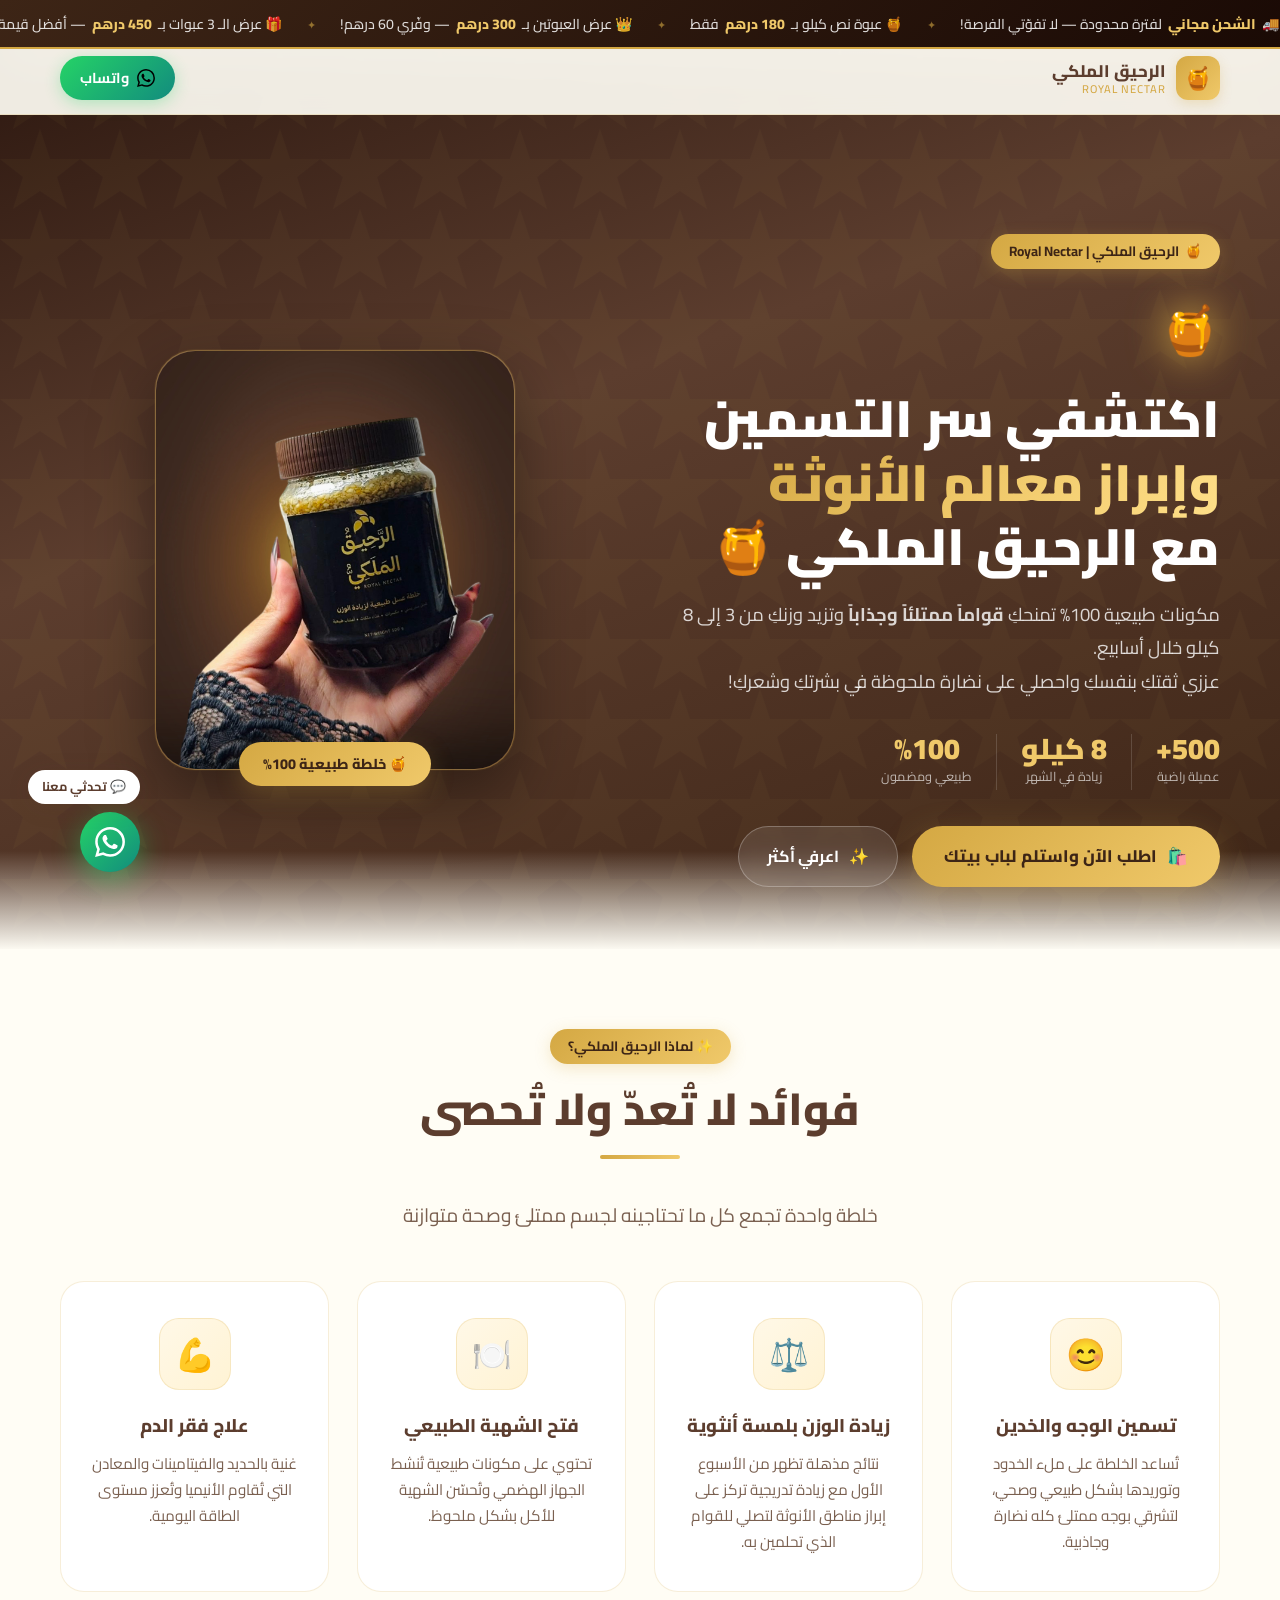
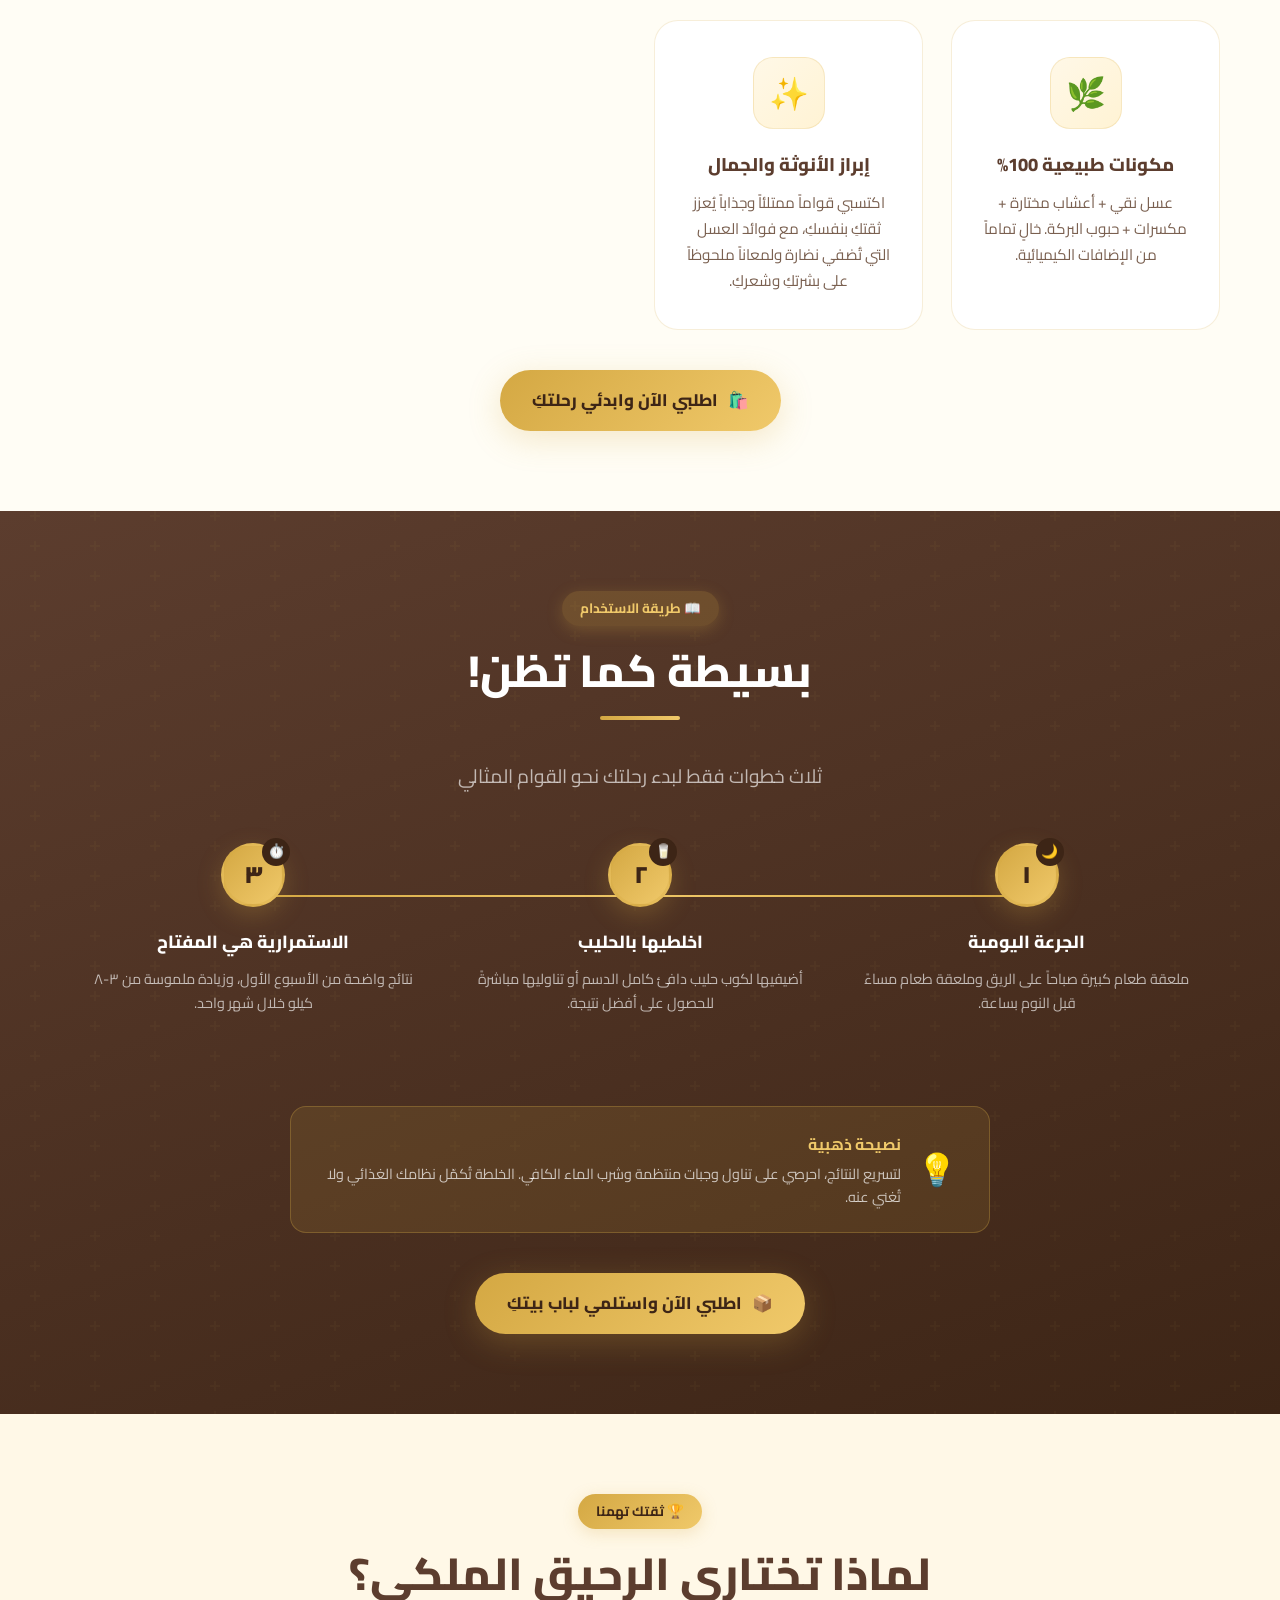
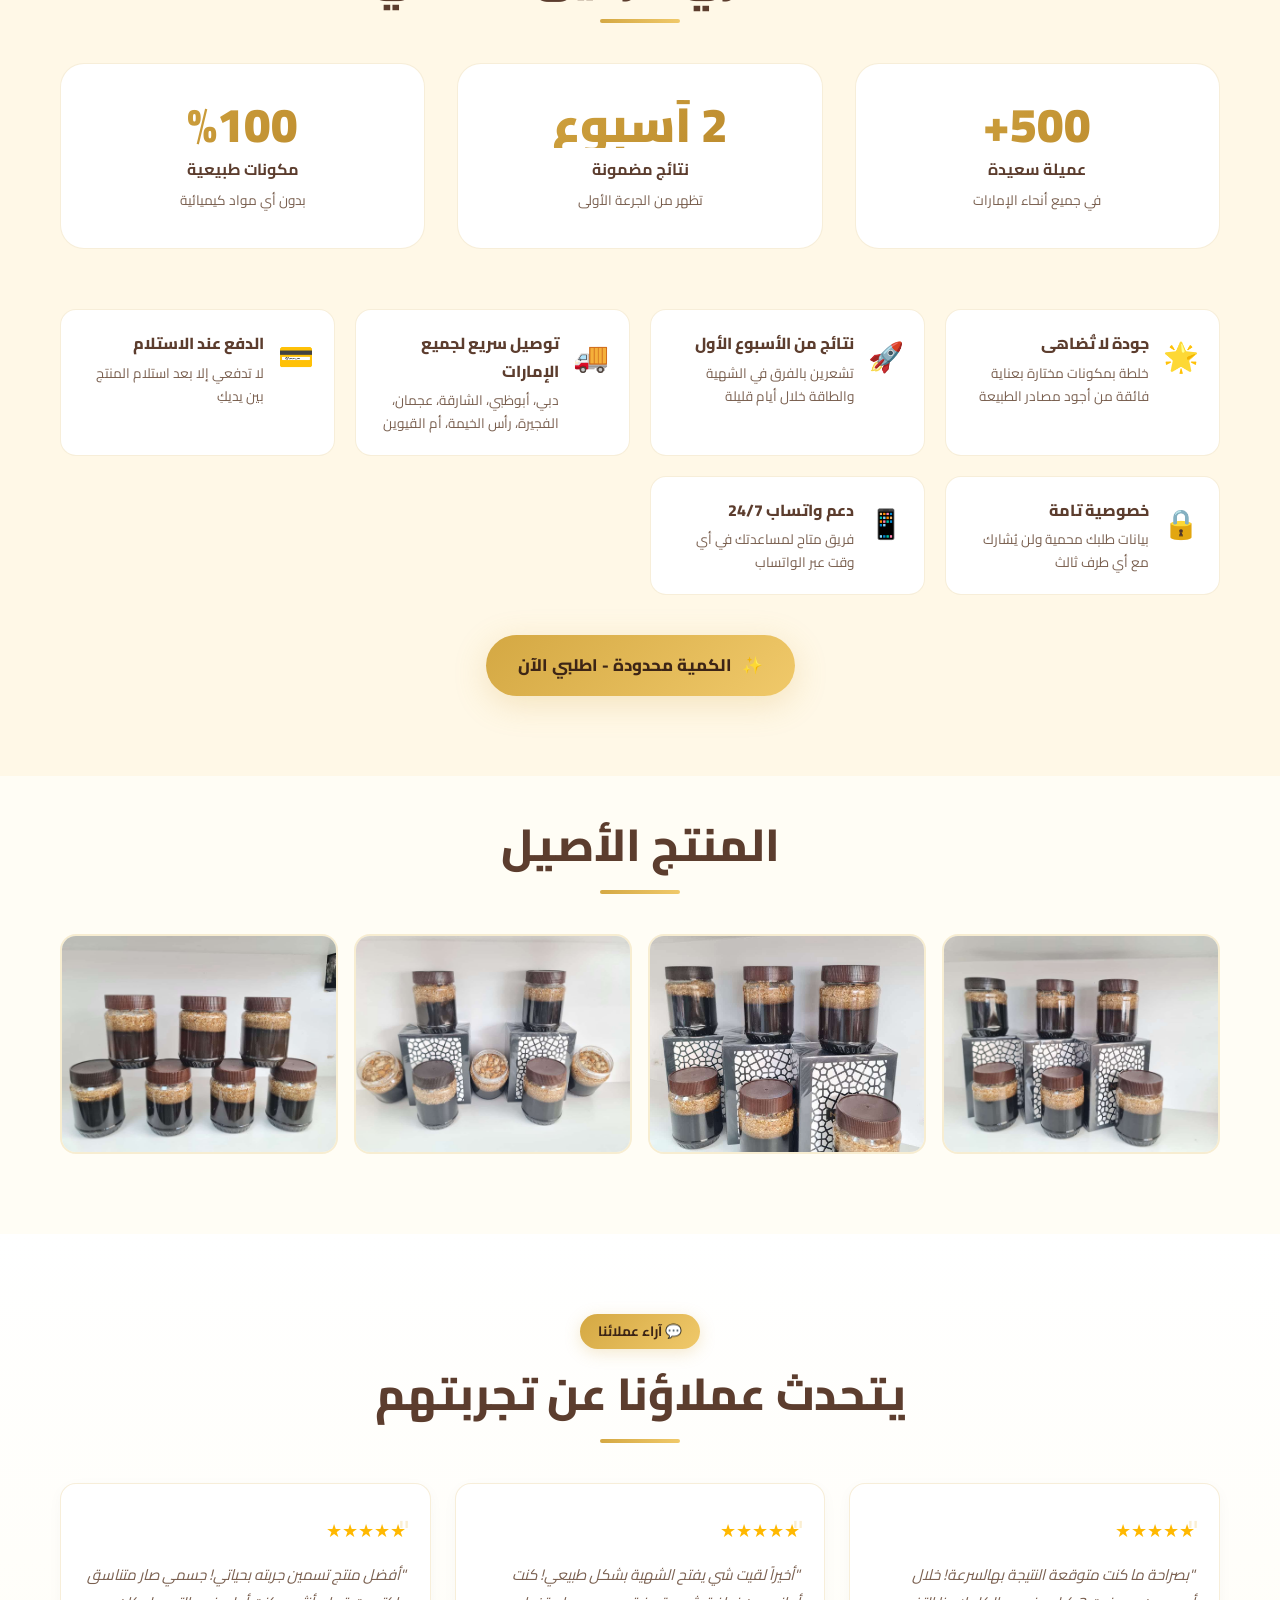
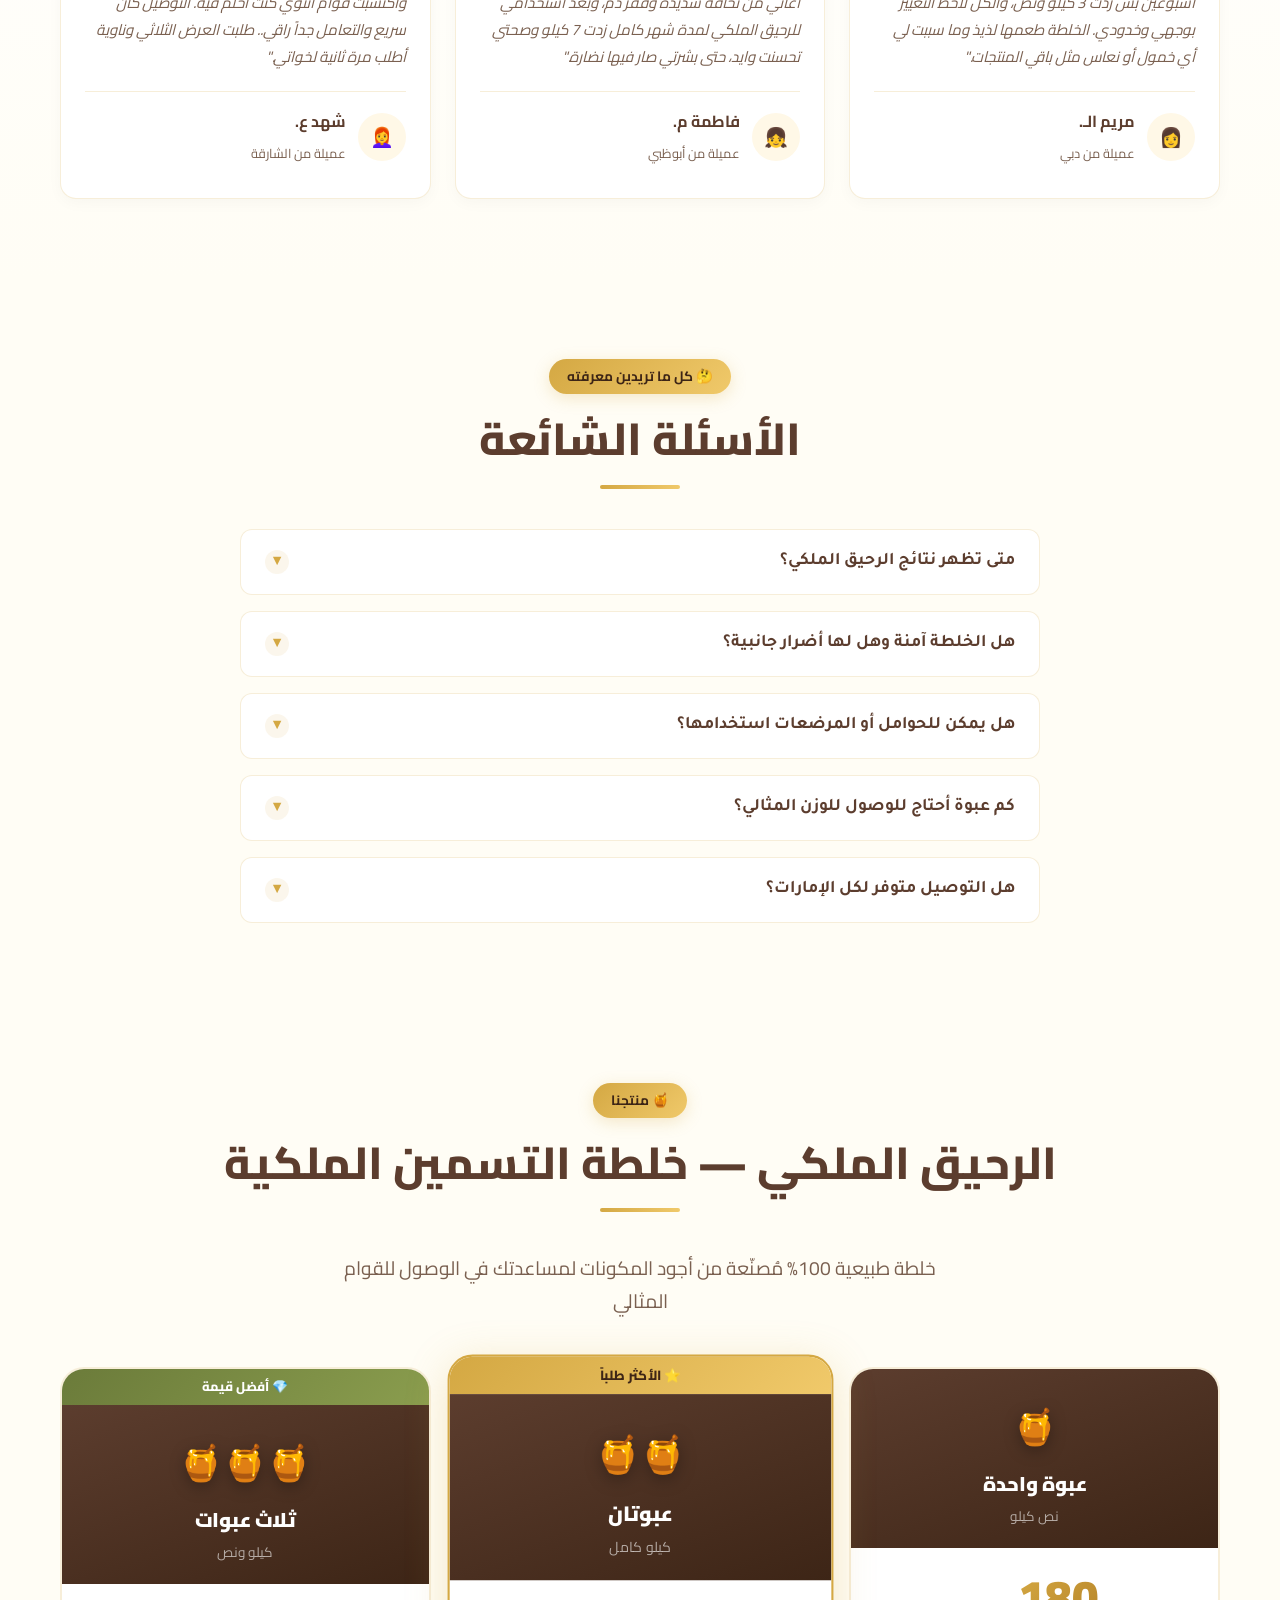
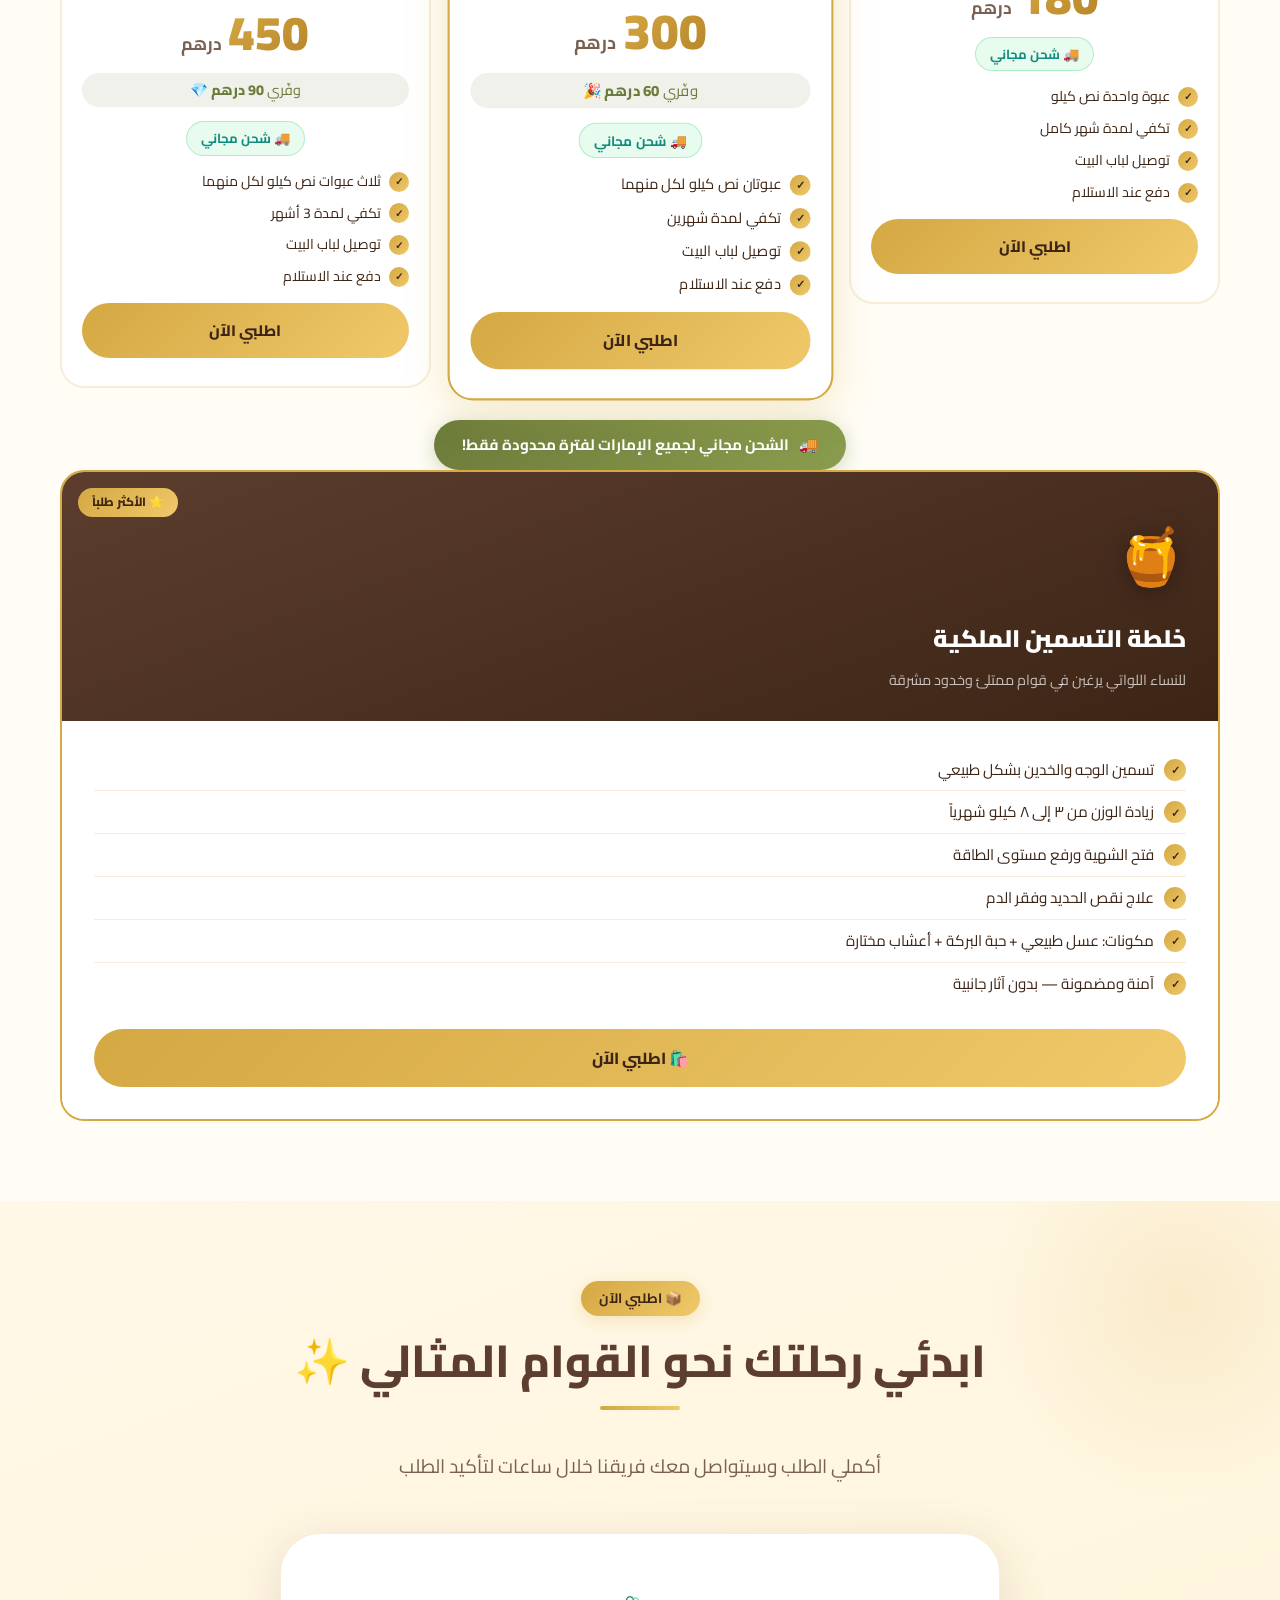
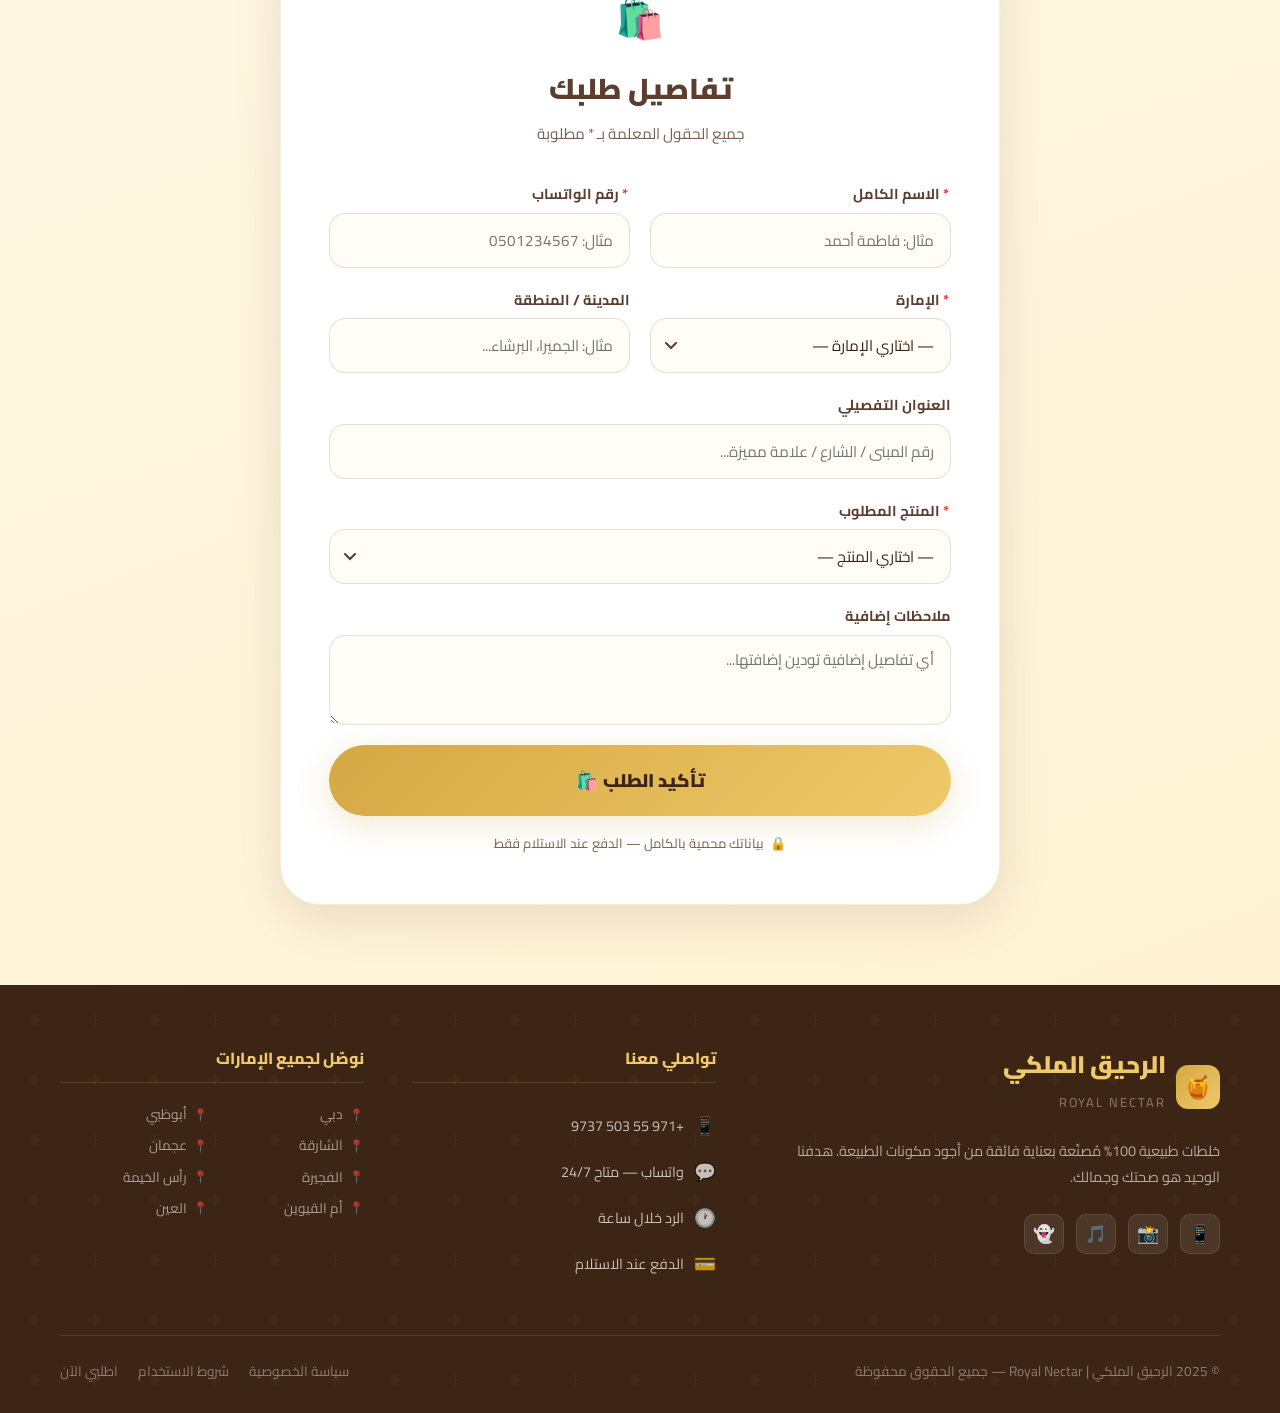
==== commit 5a5ccc41: "Update hero image to IMG_0778.JPEG" ====
--- a/index.html
+++ b/index.html
@@ -16,7 +16,7 @@
   <meta property="og:type"        content="product" />
   <meta property="og:title"       content="الرحيق الملكي | خلطة عسل التسمين الطبيعية" />
   <meta property="og:description" content="زيادة الوزن 3-8 كيلو بشكل طبيعي مع الرحيق الملكي. مكونات طبيعية 100%. توصيل لجميع الإمارات." />
-  <meta property="og:image"       content="assets/hero.jpeg" />
+  <meta property="og:image"       content="assets/IMG_0778.JPEG" />
   <meta property="og:locale"      content="ar_AE" />
 
   <!-- Google Fonts -->
@@ -156,7 +156,7 @@
         <div class="hero-image-glow" aria-hidden="true"></div>
         <div class="hero-image-frame">
           <img
-            src="assets/hero.jpeg"
+            src="assets/IMG_0778.JPEG"
             alt="الرحيق الملكي — خلطة عسل التسمين الطبيعية"
             loading="eager"
             fetchpriority="high"
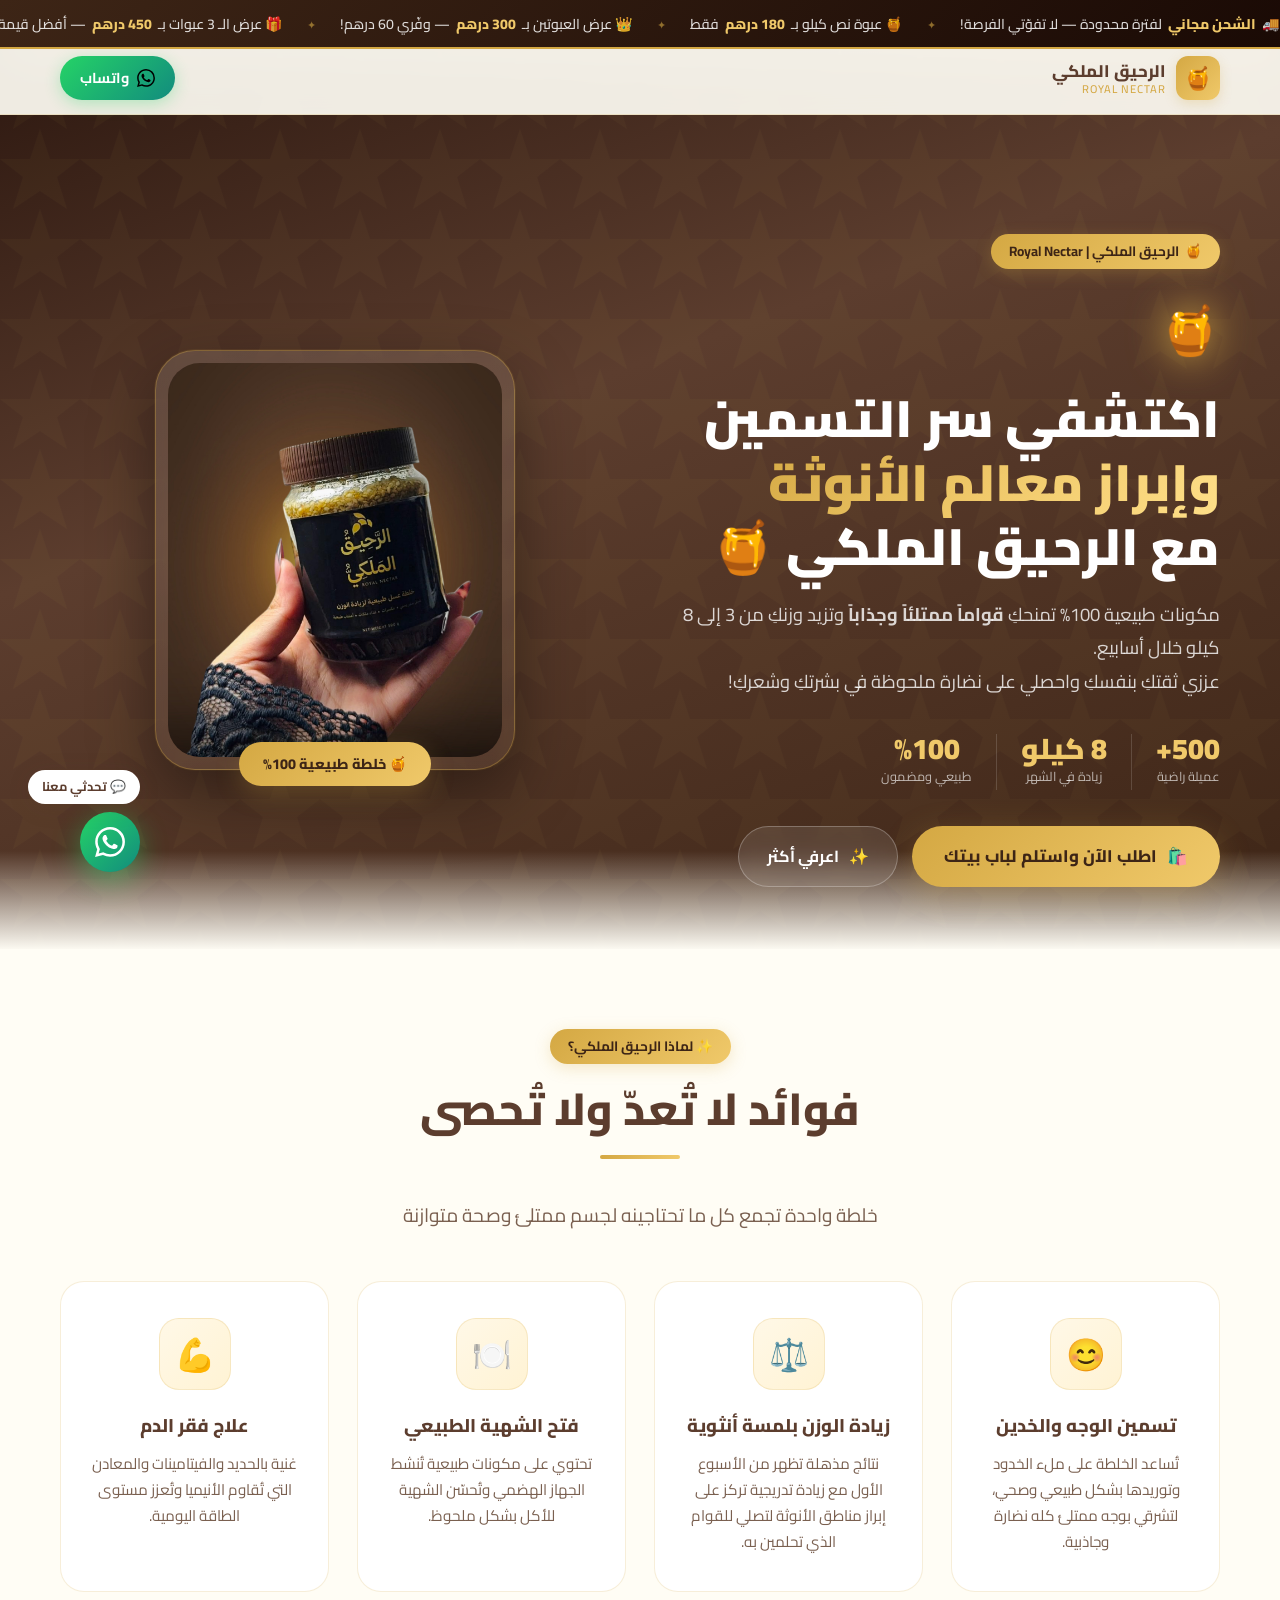
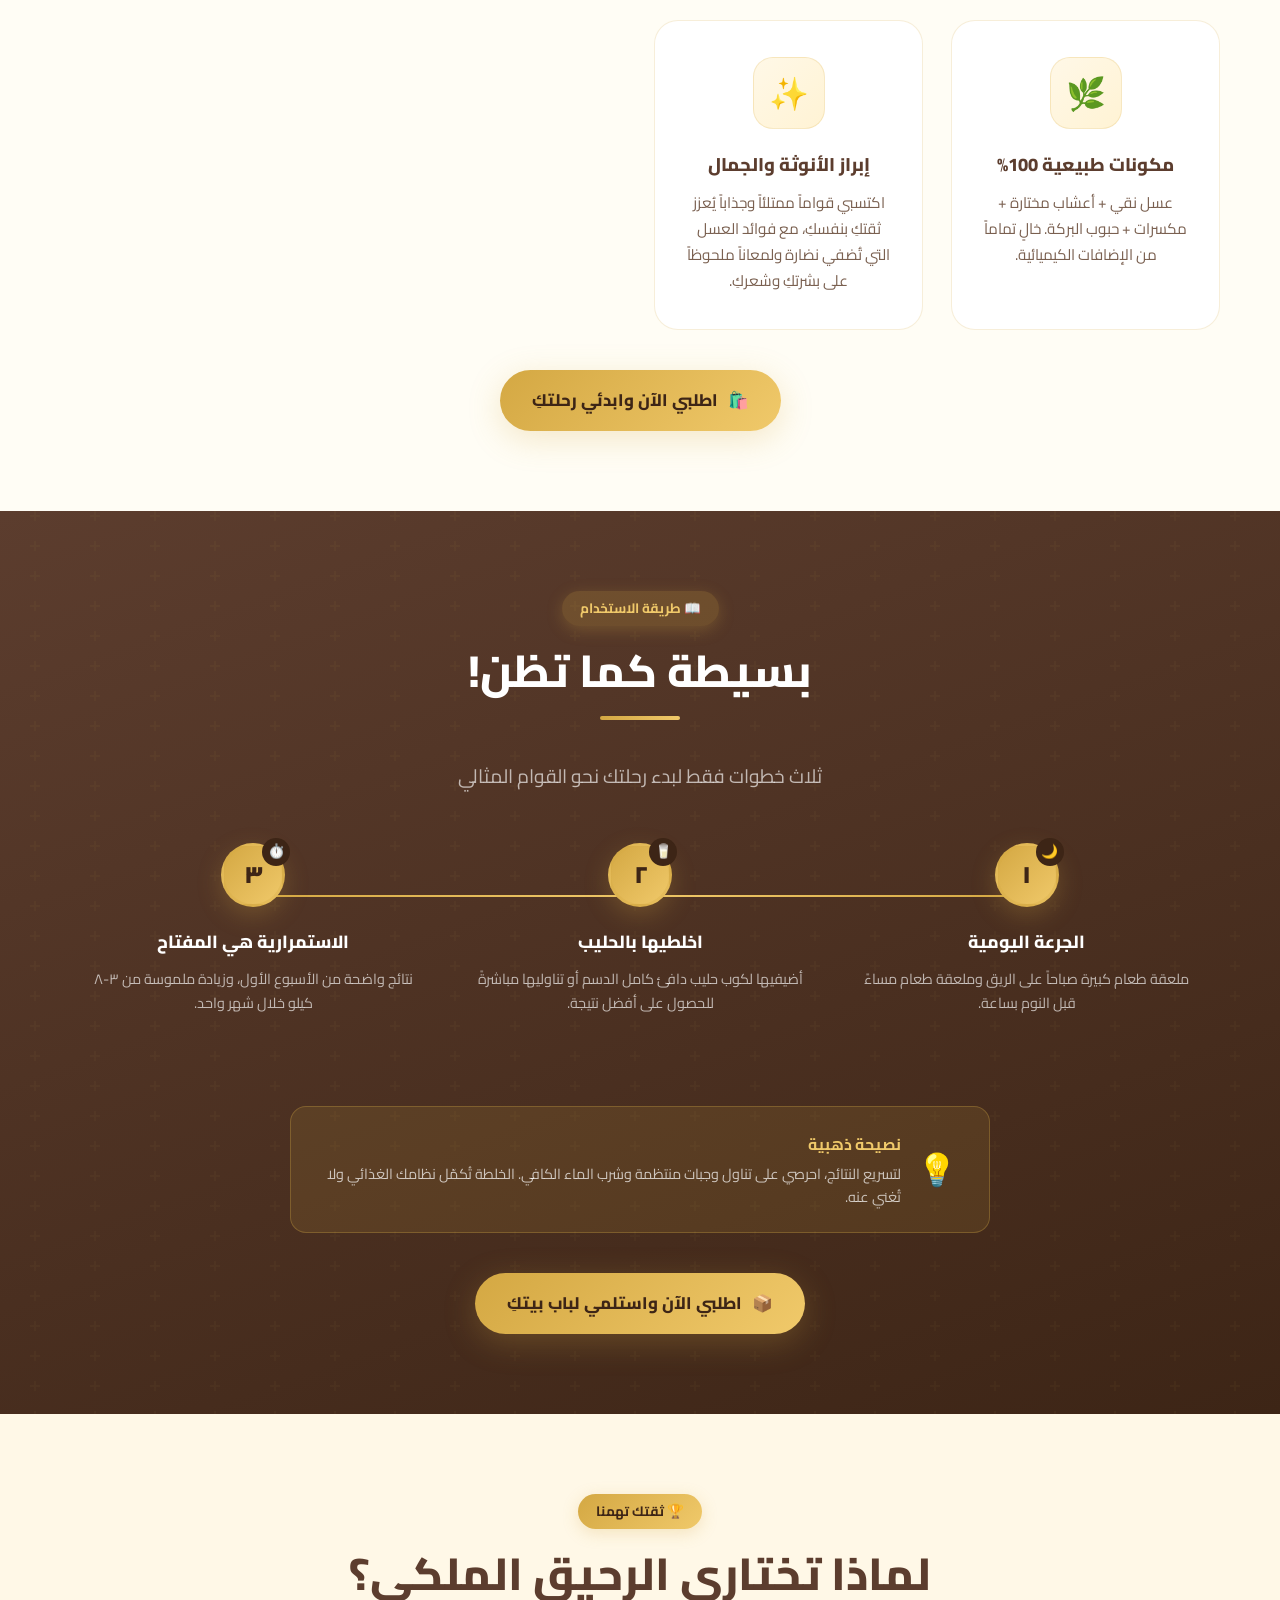
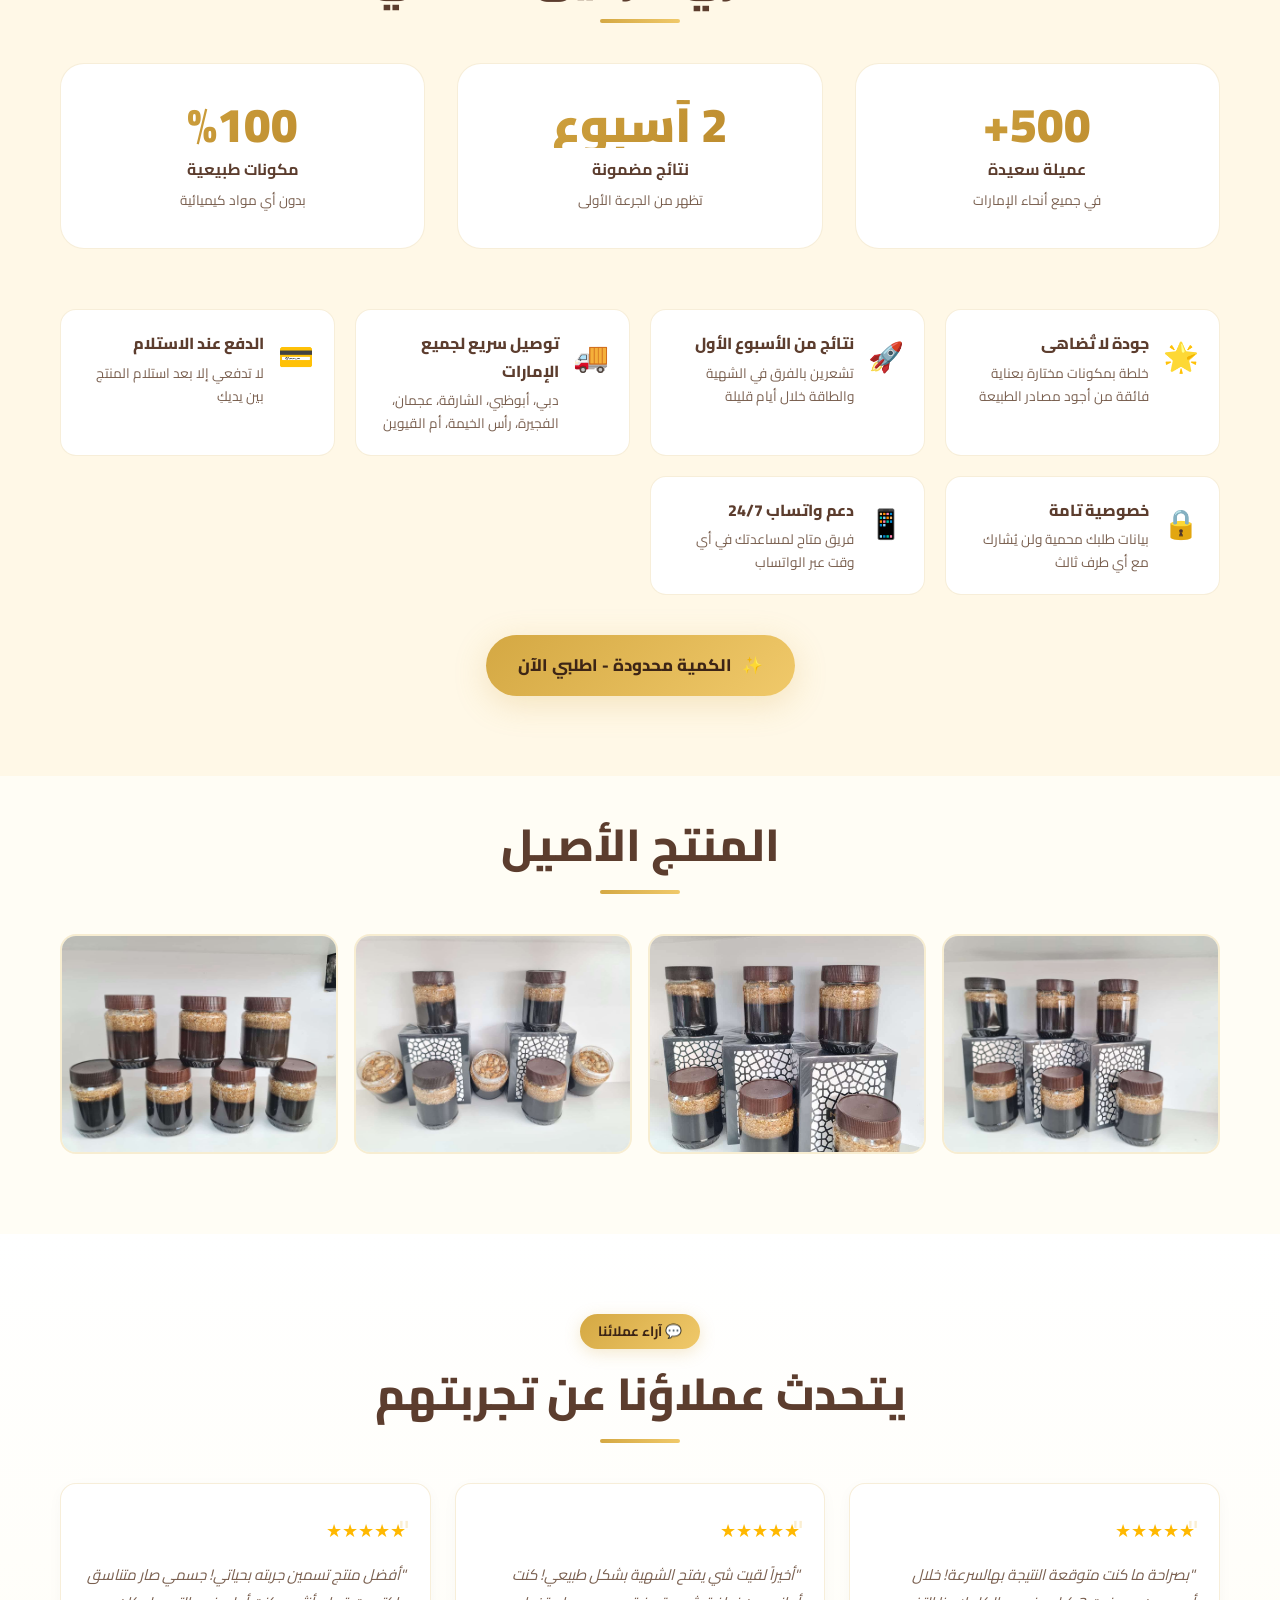
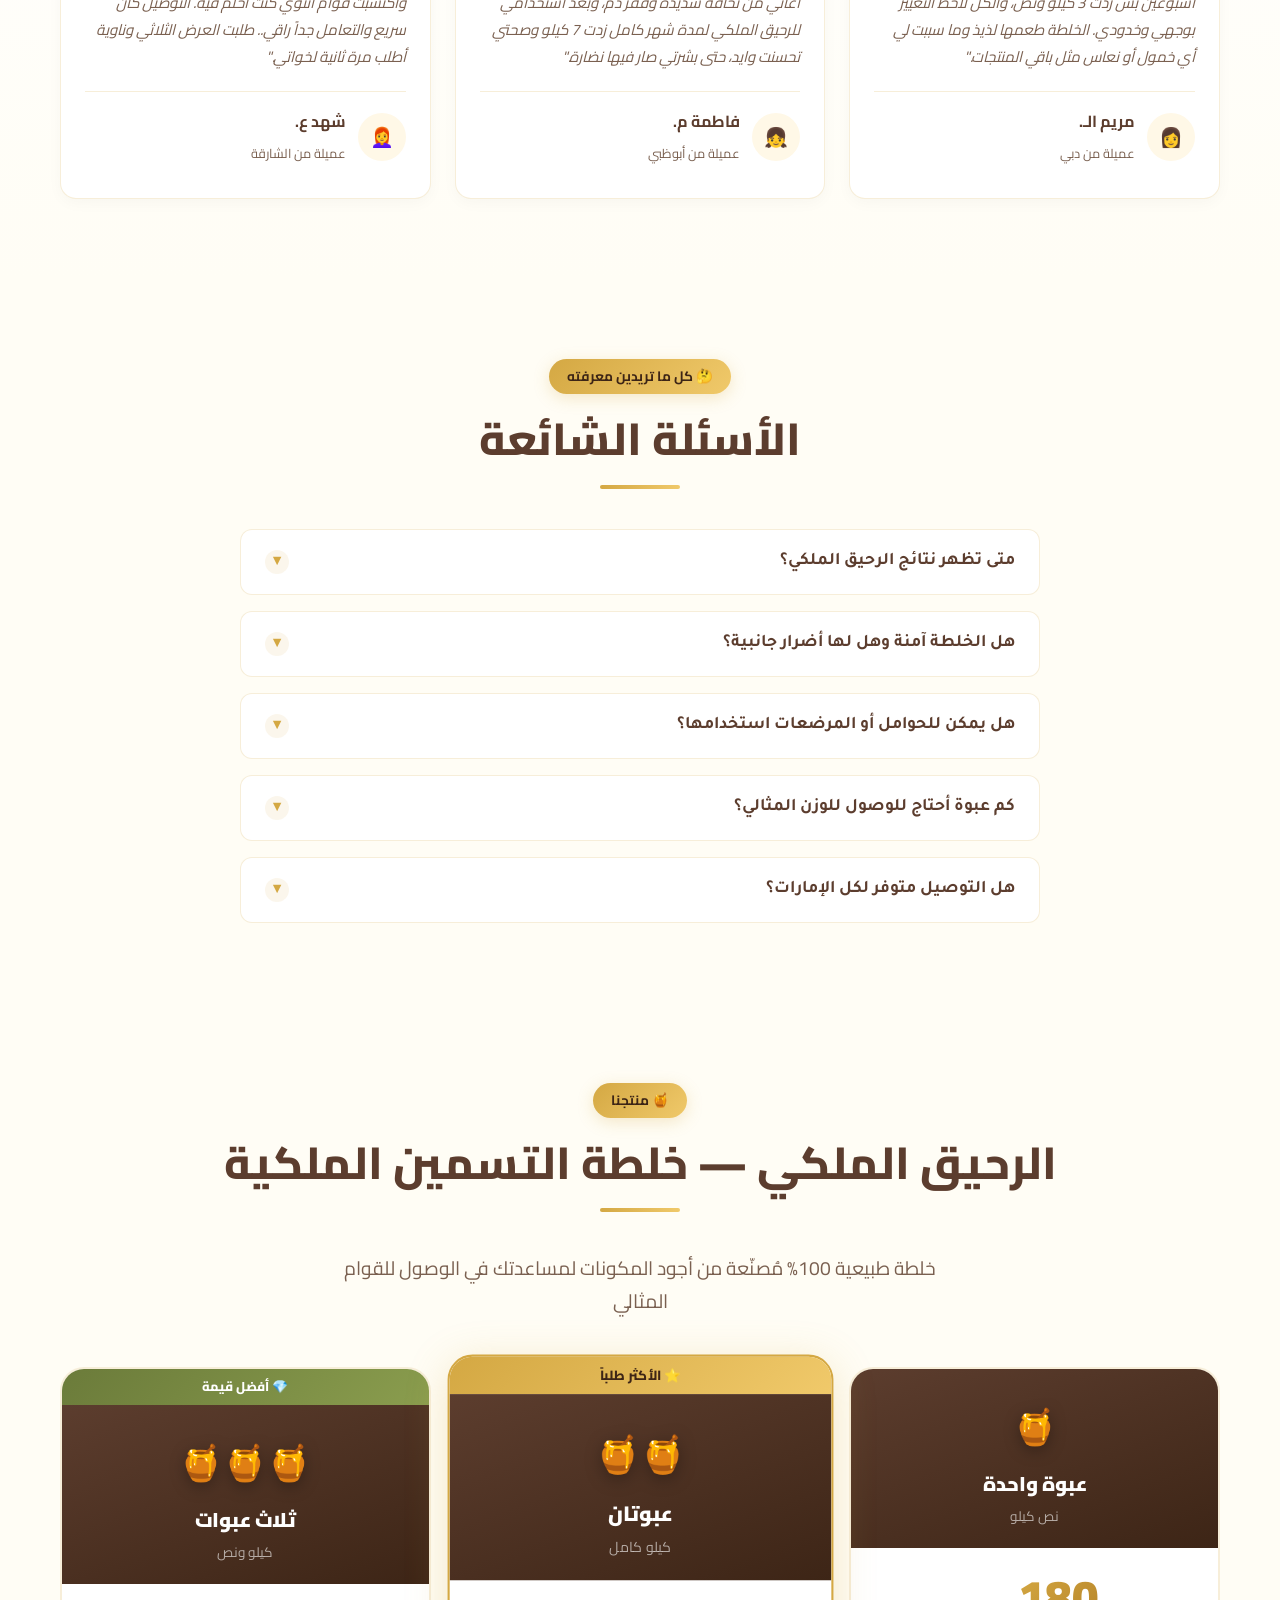
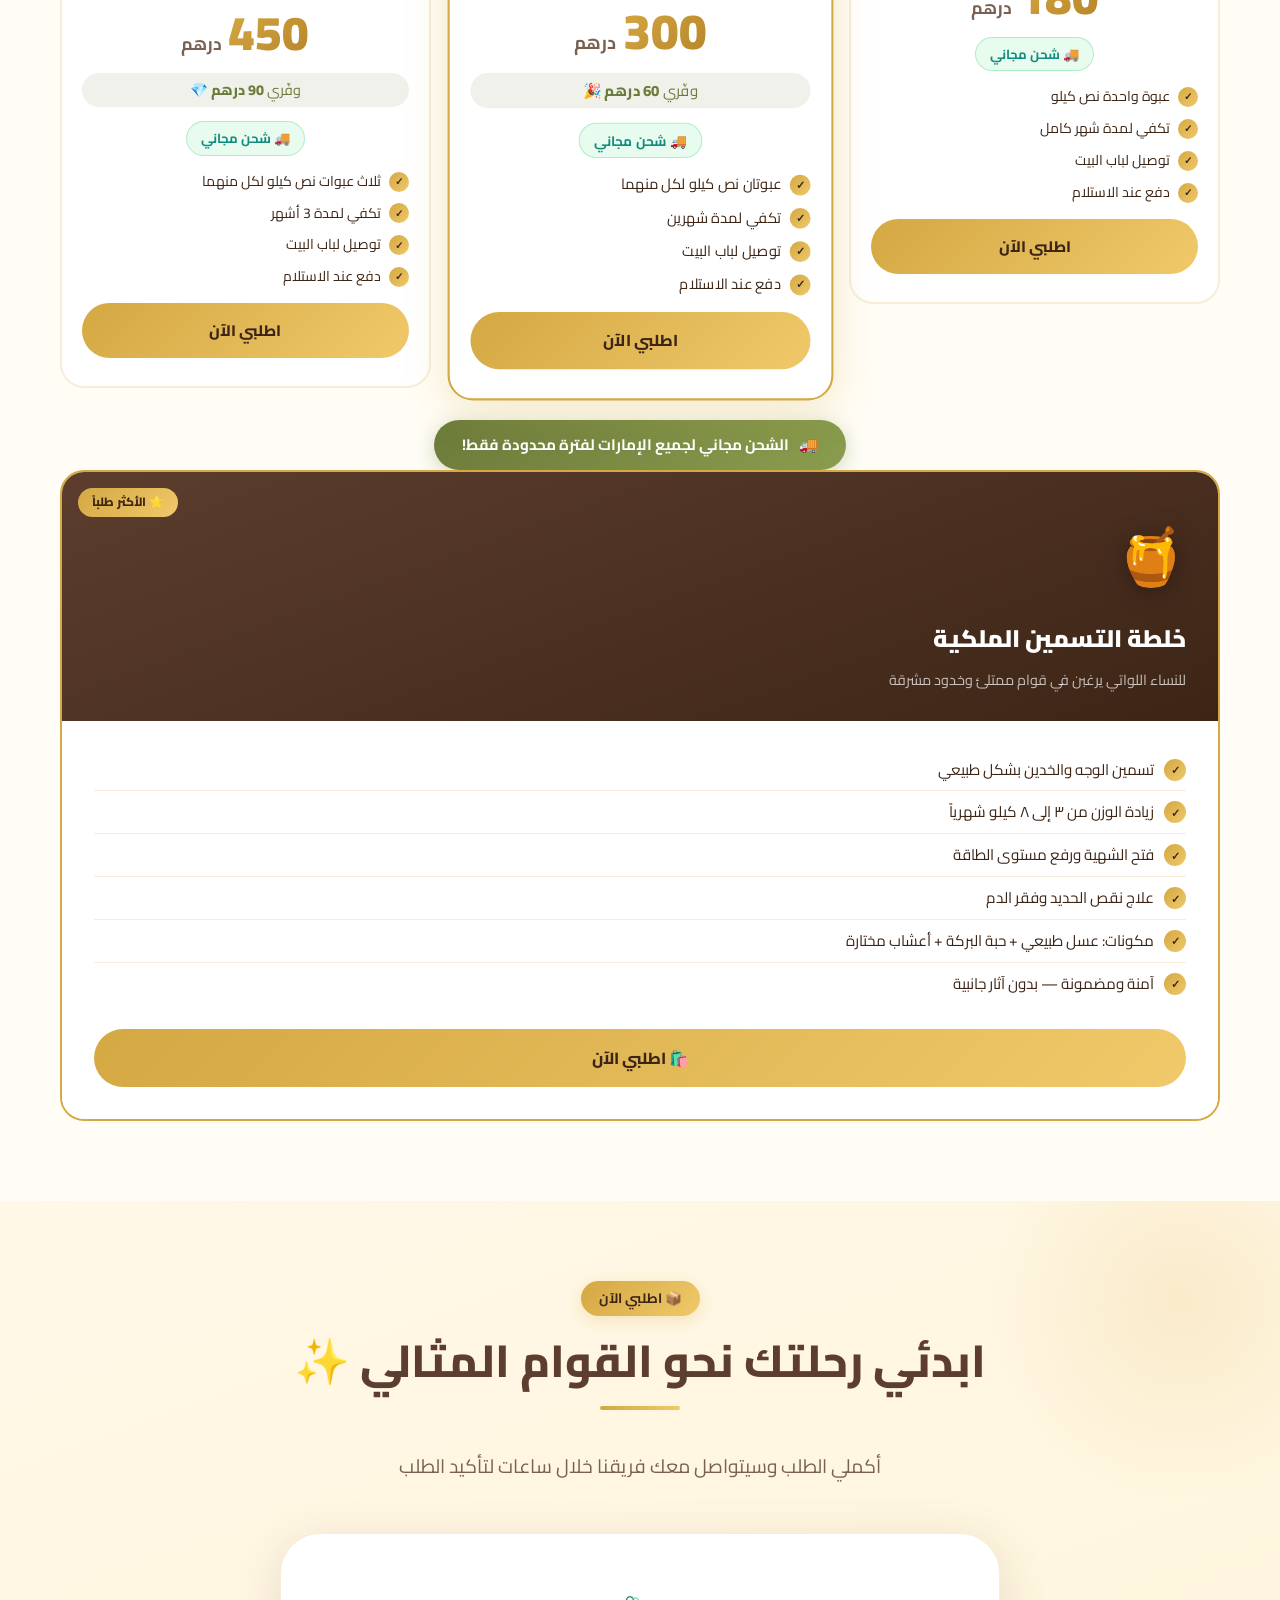
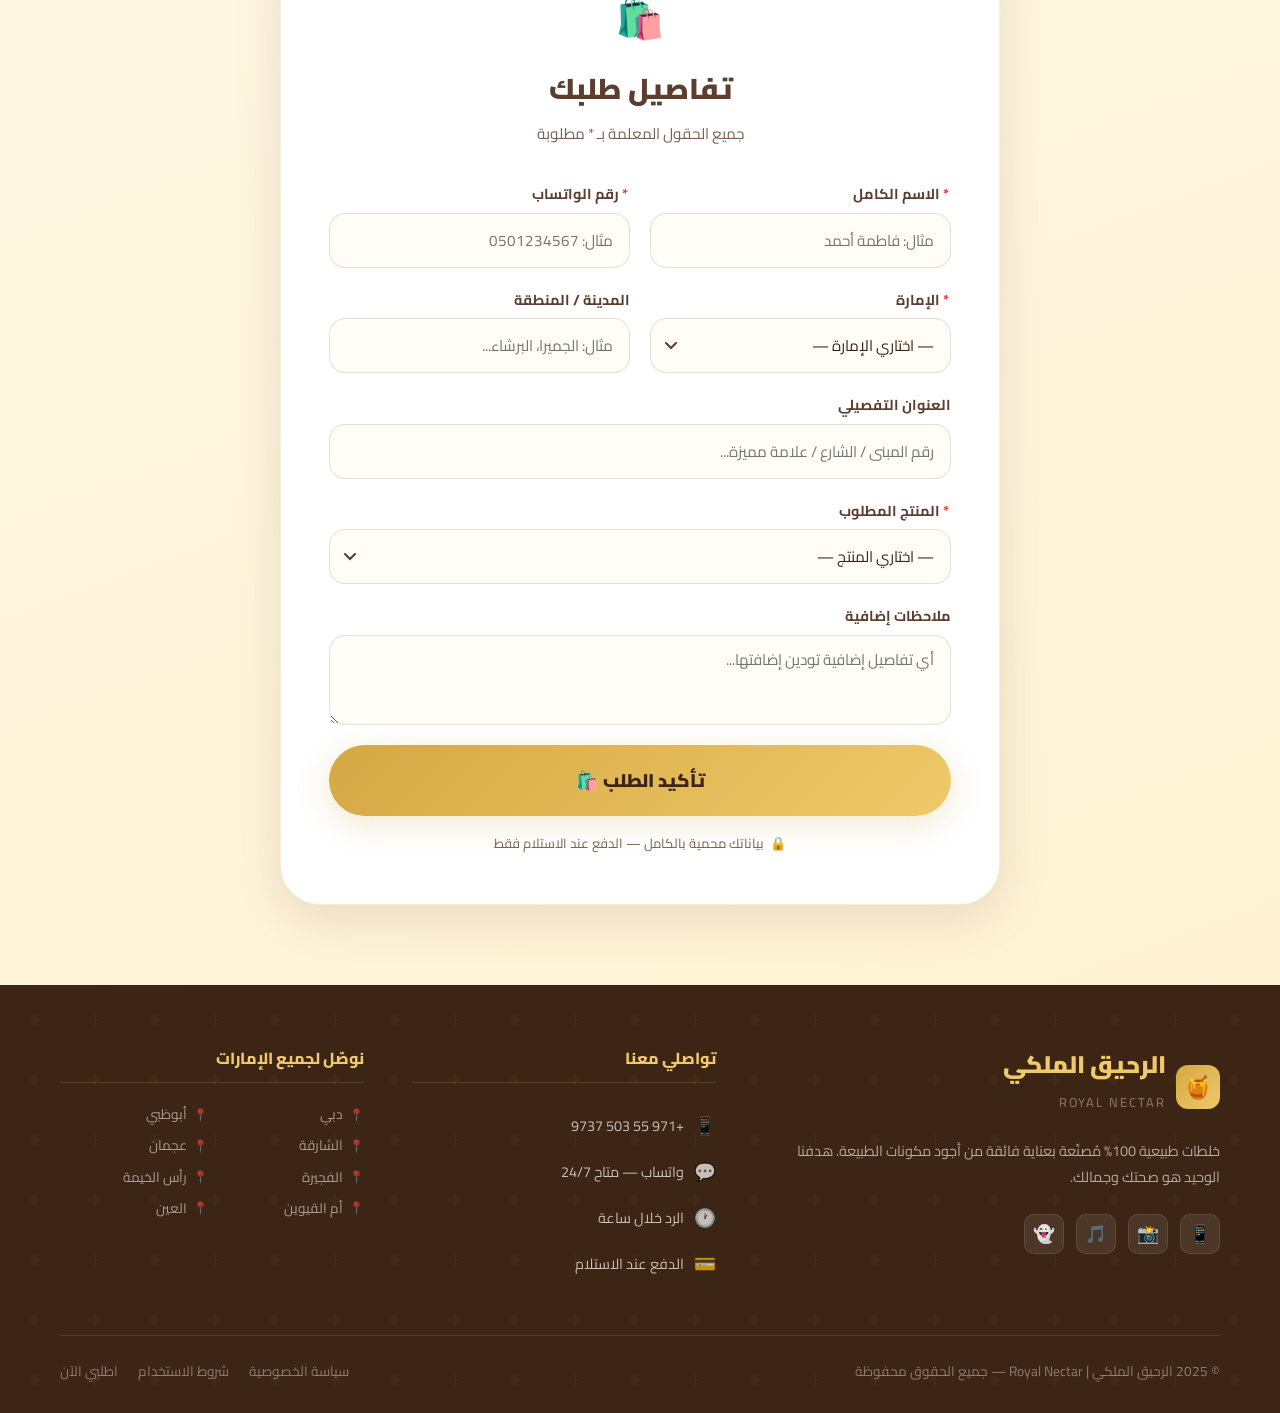
==== commit 3ffbce2f: "Update hero image to IMG_0781.JPEG and fix layout spacing" ====
--- a/index.html
+++ b/index.html
@@ -16,7 +16,7 @@
   <meta property="og:type"        content="product" />
   <meta property="og:title"       content="الرحيق الملكي | خلطة عسل التسمين الطبيعية" />
   <meta property="og:description" content="زيادة الوزن 3-8 كيلو بشكل طبيعي مع الرحيق الملكي. مكونات طبيعية 100%. توصيل لجميع الإمارات." />
-  <meta property="og:image"       content="assets/IMG_0778.JPEG" />
+  <meta property="og:image"       content="assets/IMG_0781.JPEG" />
   <meta property="og:locale"      content="ar_AE" />
 
   <!-- Google Fonts -->
@@ -156,7 +156,7 @@
         <div class="hero-image-glow" aria-hidden="true"></div>
         <div class="hero-image-frame">
           <img
-            src="assets/IMG_0778.JPEG"
+            src="assets/IMG_0781.JPEG"
             alt="الرحيق الملكي — خلطة عسل التسمين الطبيعية"
             loading="eager"
             fetchpriority="high"
--- a/style.css
+++ b/style.css
@@ -451,6 +451,7 @@
   background: linear-gradient(160deg, rgba(255,255,255,0.12), rgba(255,255,255,0.04));
   border: 1.5px solid rgba(212, 168, 67, 0.35);
   border-radius: var(--radius-xl);
+  padding: 12px;
   overflow: hidden;
   backdrop-filter: blur(10px);
   display: flex;
@@ -470,7 +471,7 @@
   width: 100%;
   height: 100%;
   object-fit: cover;
-  border-radius: var(--radius-xl);
+  border-radius: calc(var(--radius-xl) - 8px);
 }
 
 .hero-image-badge {
@@ -1732,12 +1733,14 @@
   /* Image first on mobile */
   .hero-image-wrap {
     order: -1;
+    margin-top: 25px;
   }
 
   .hero-image-frame {
     width: min(300px, 80vw);
     height: min(340px, 90vw);
     margin: 0 auto;
+    padding: 10px;
   }
 
   .hero-image-glow {
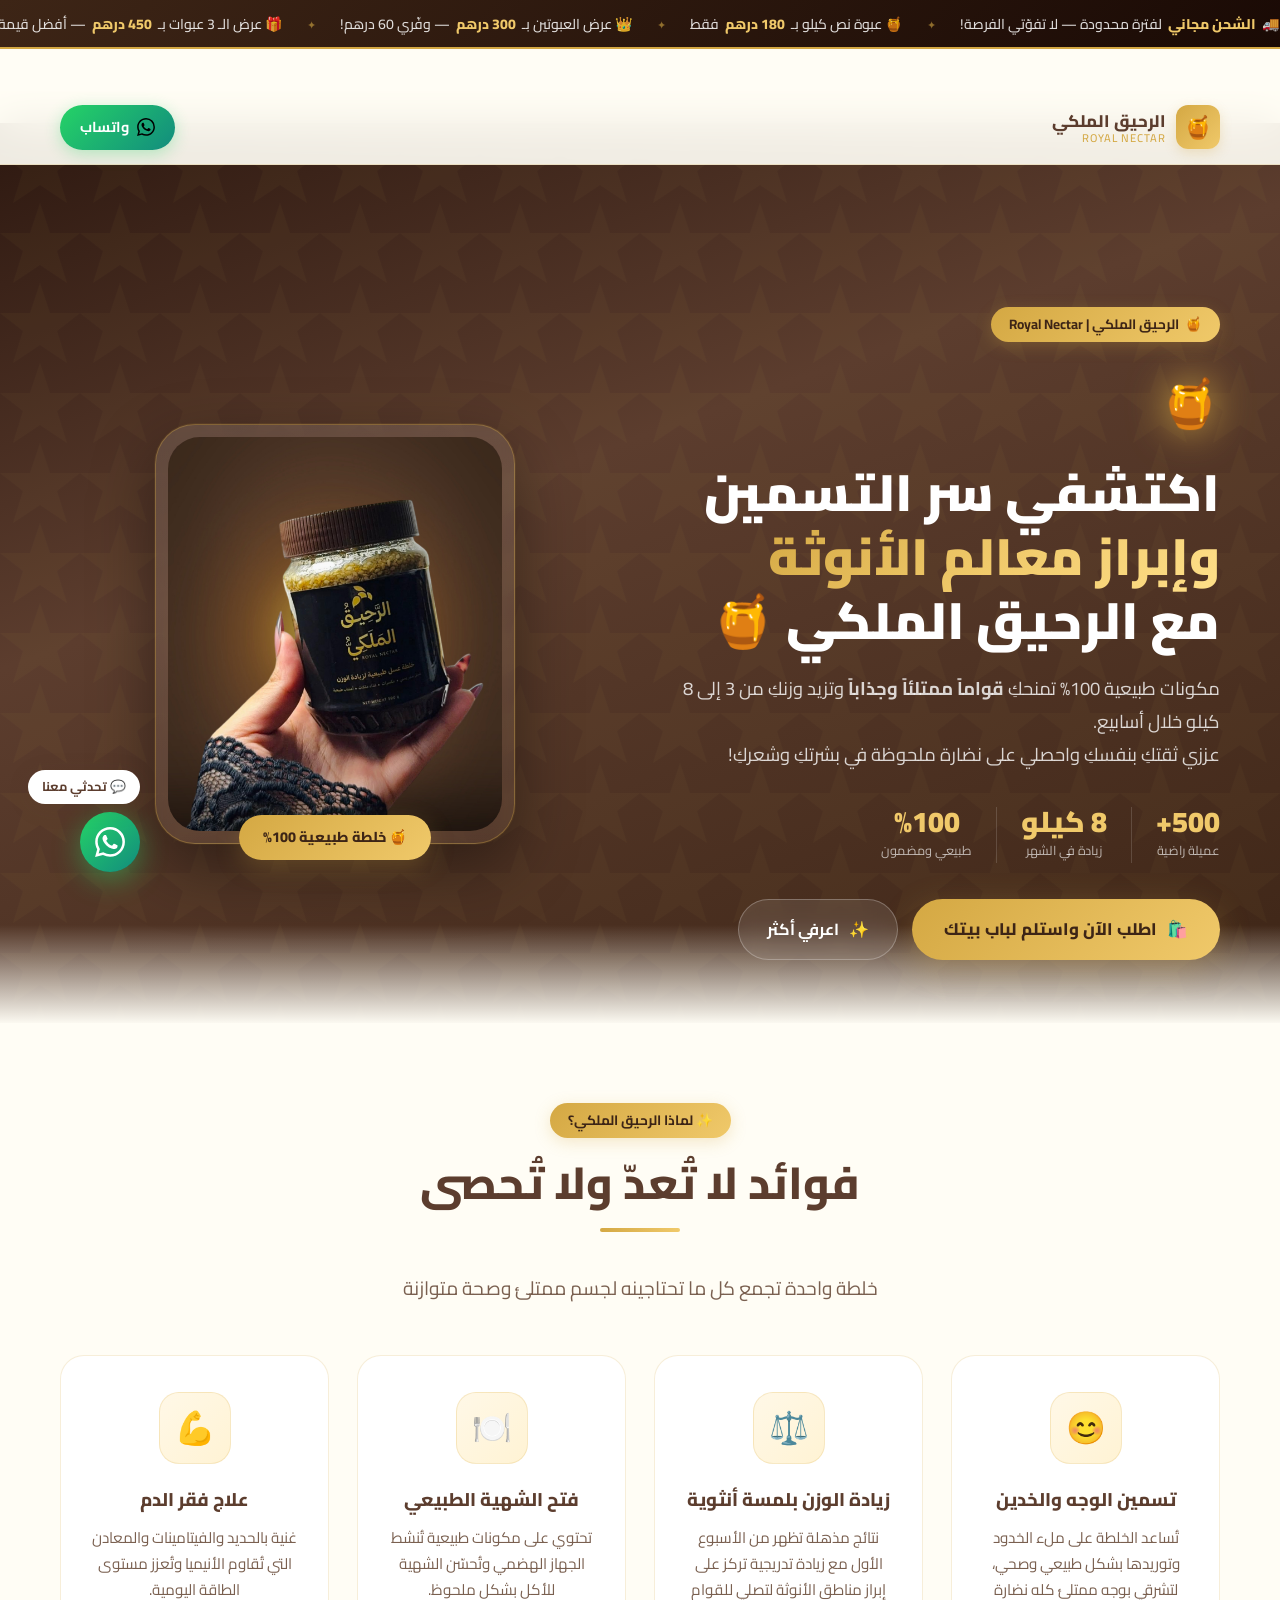
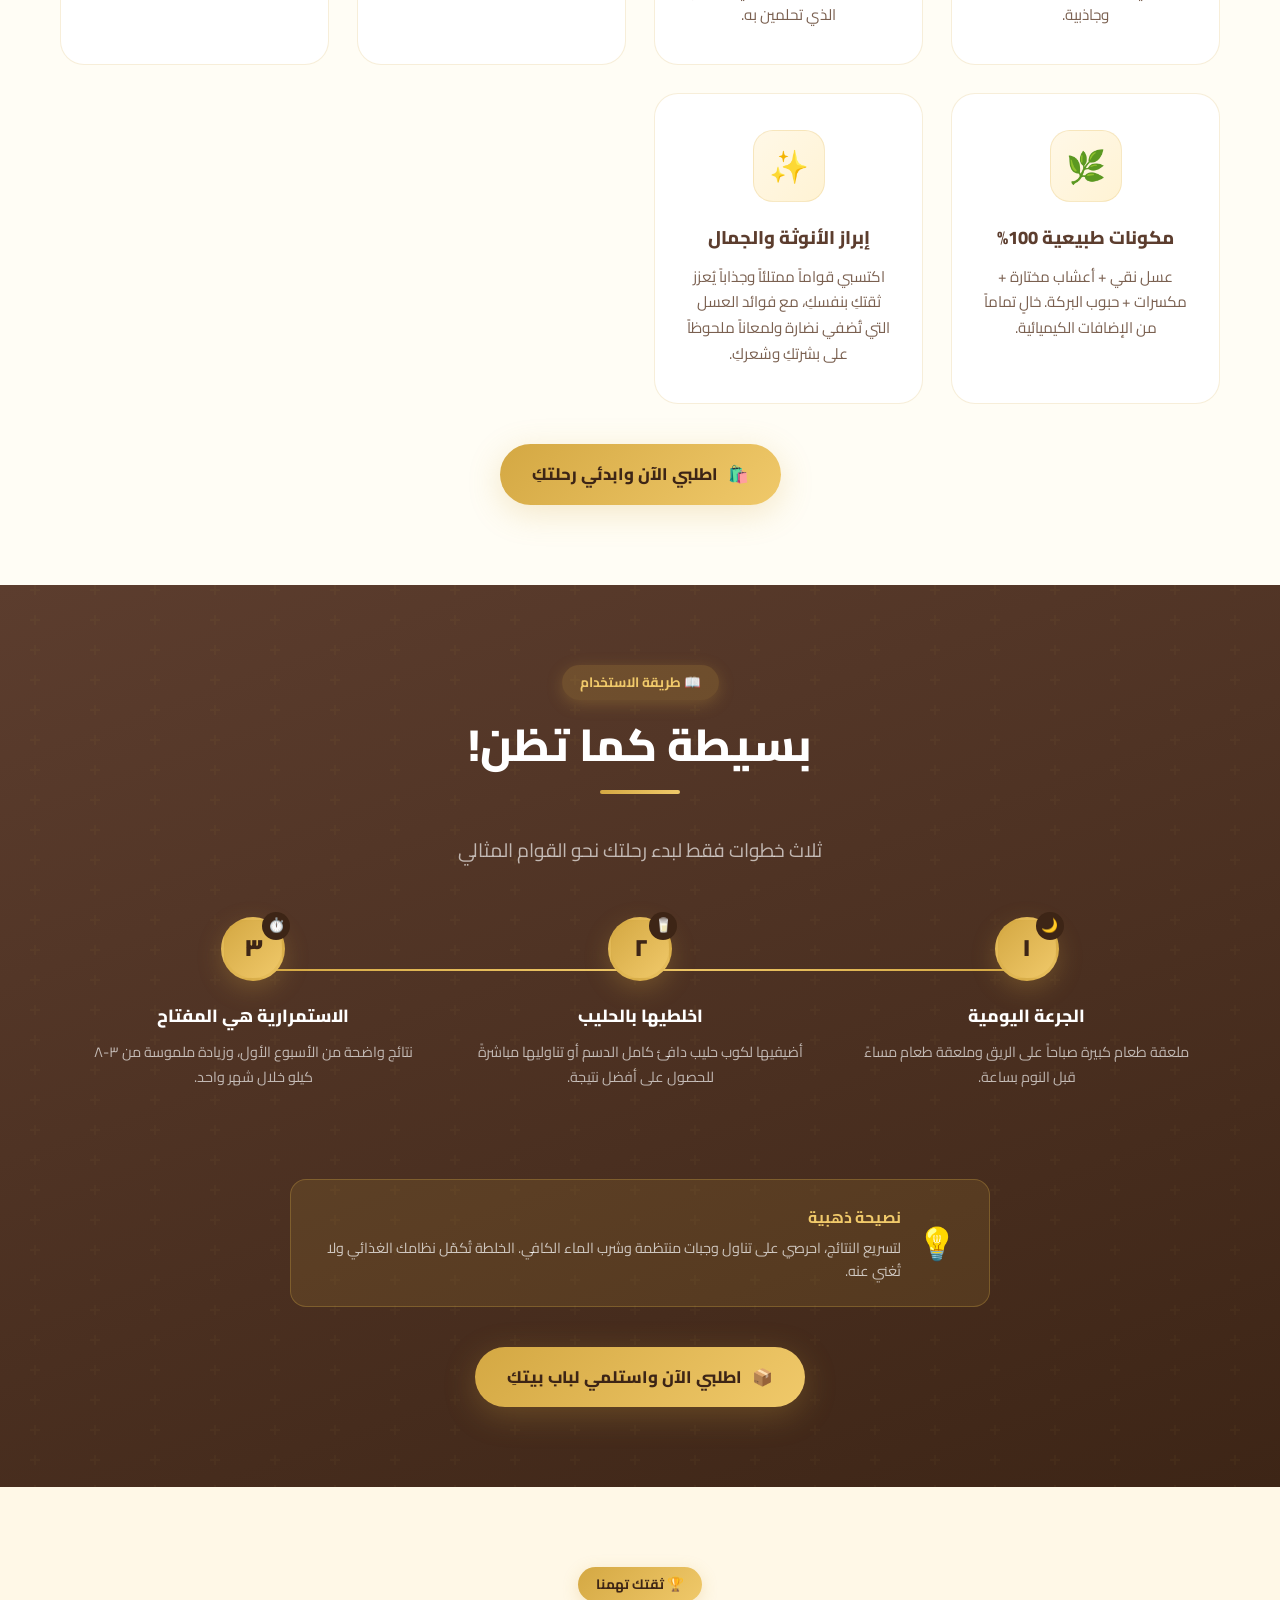
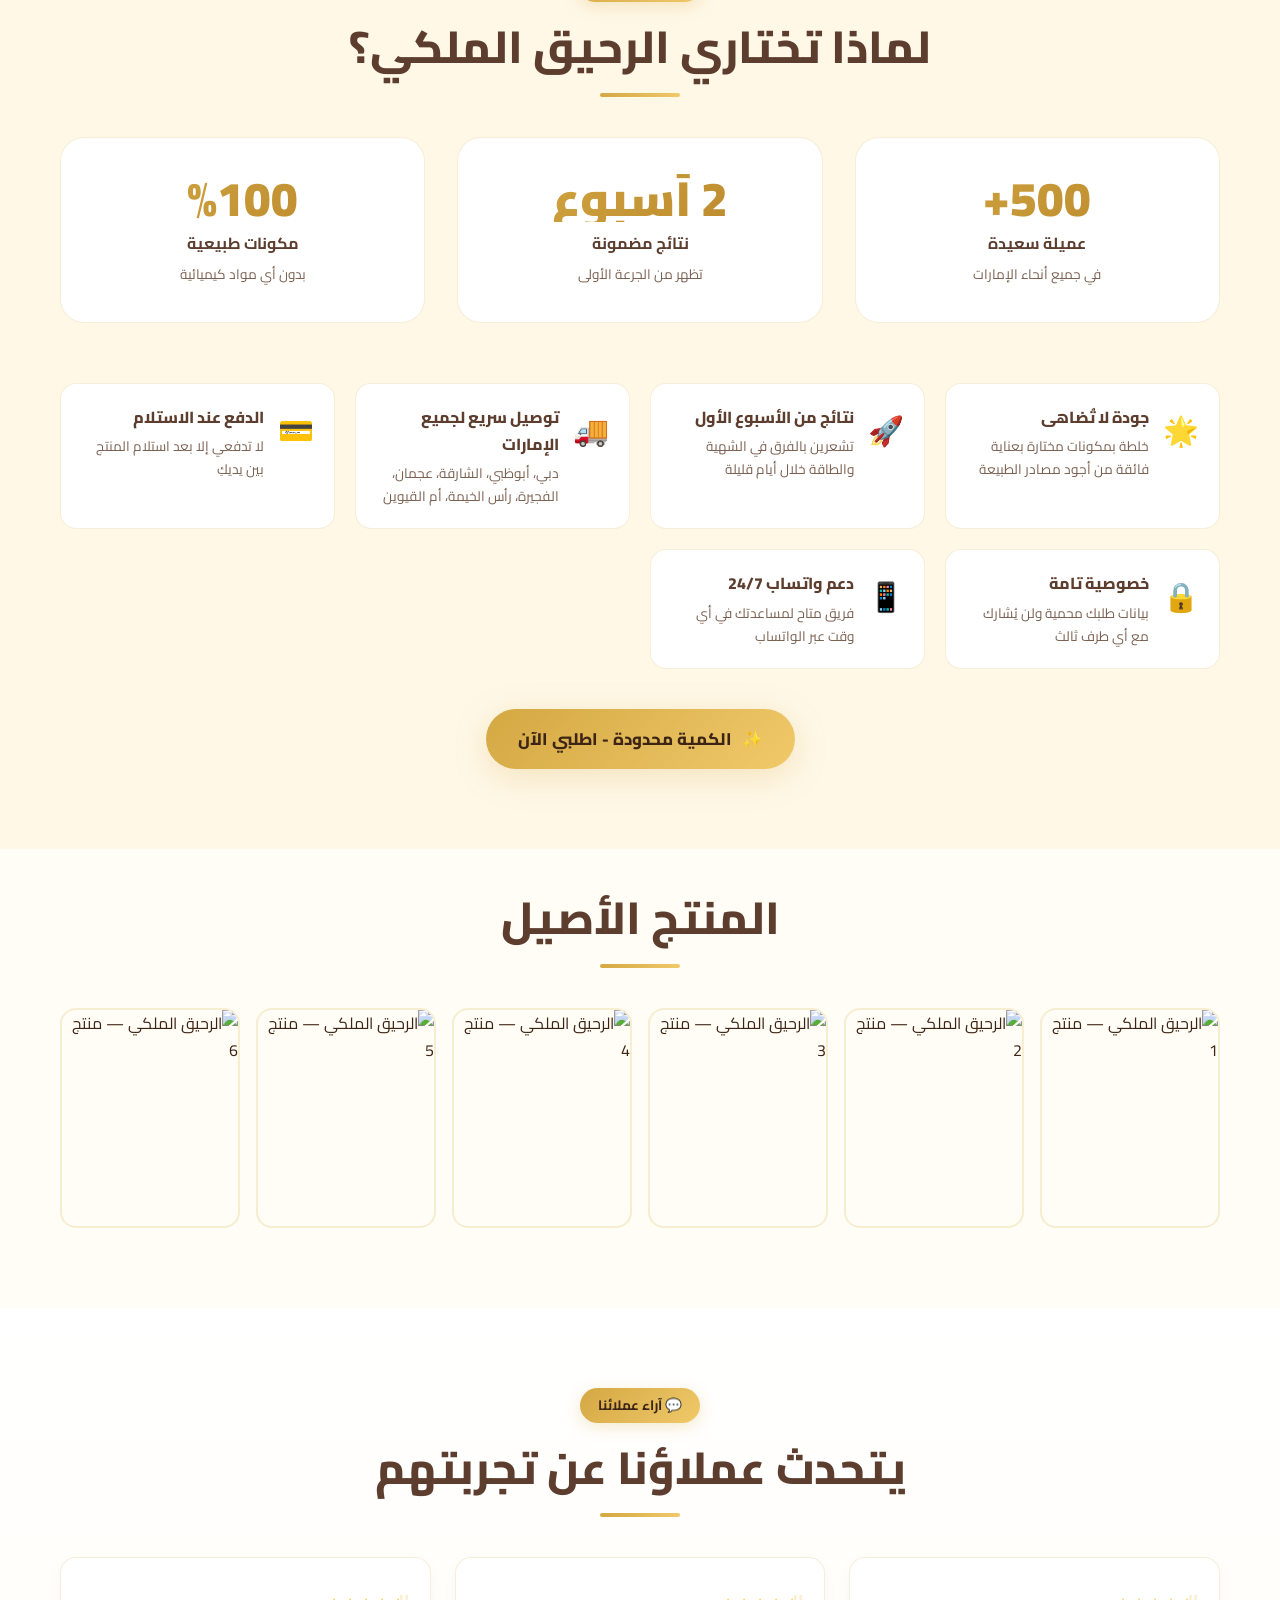
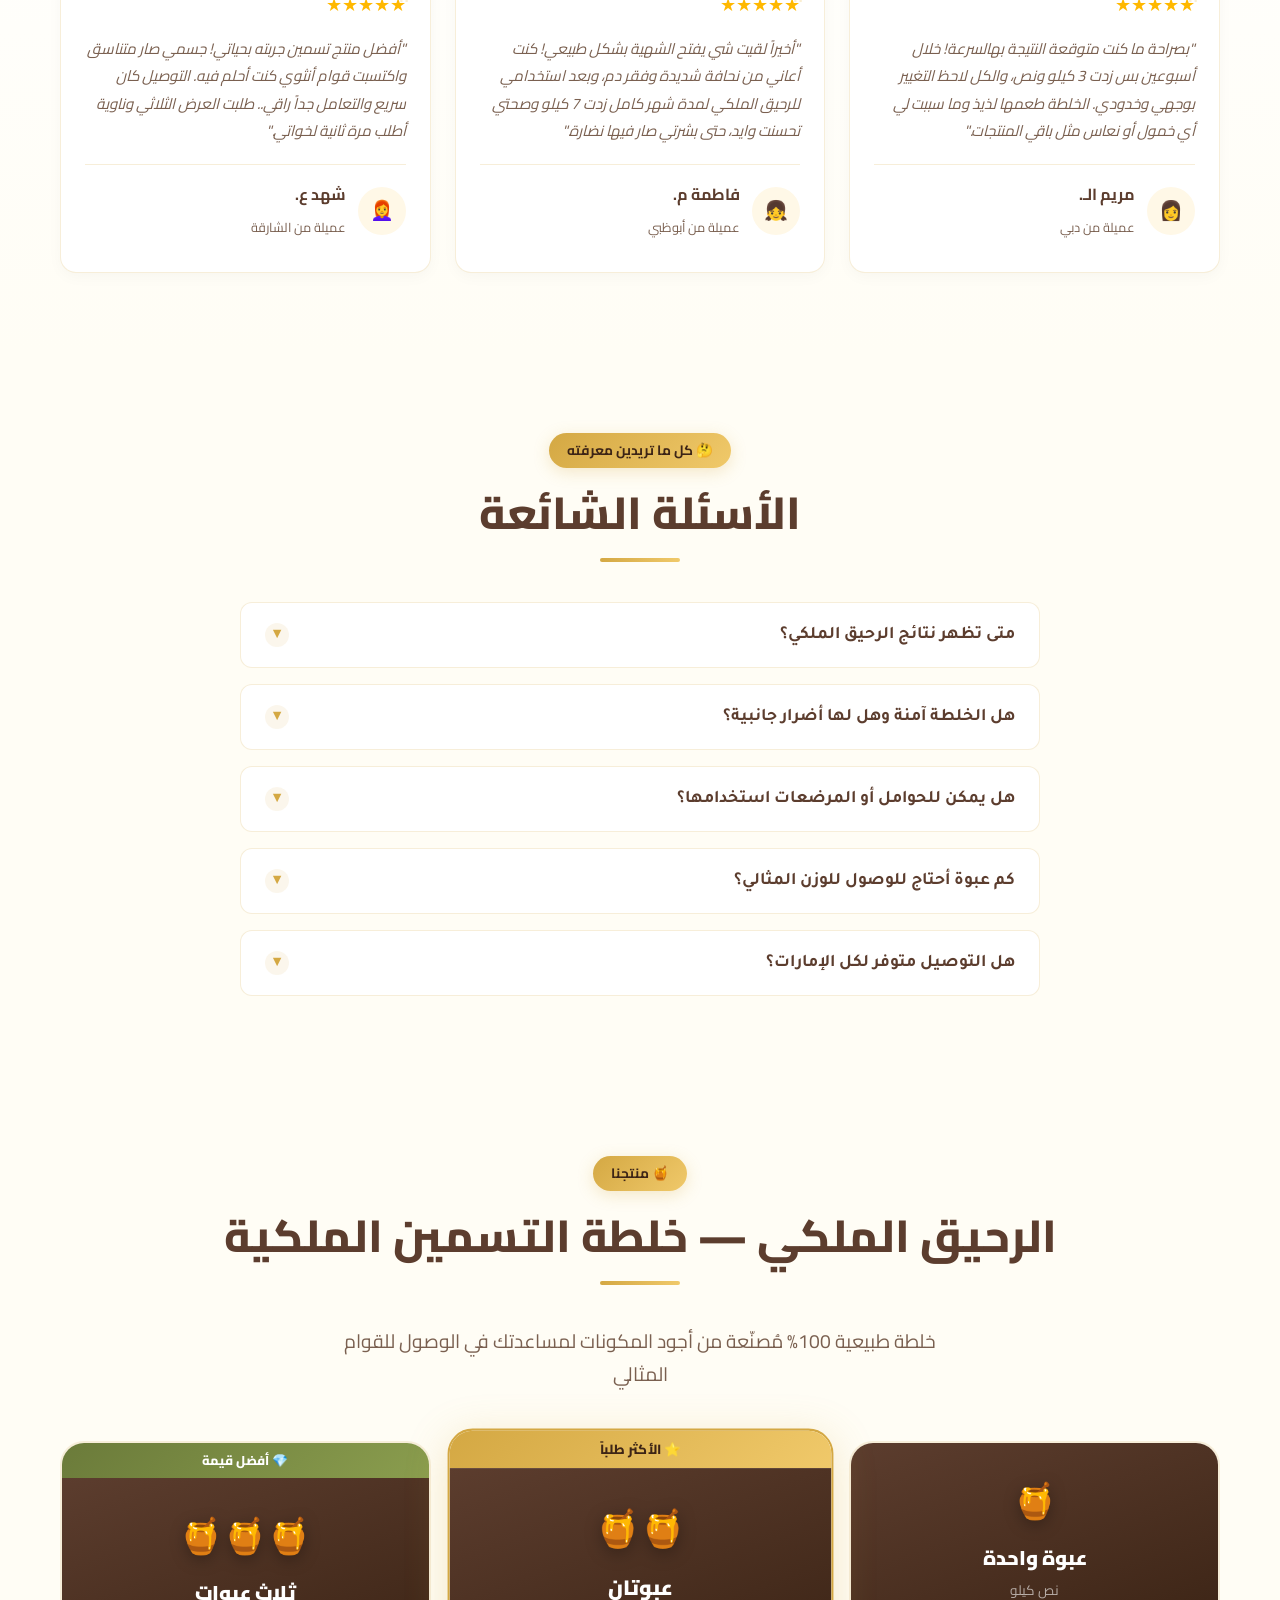
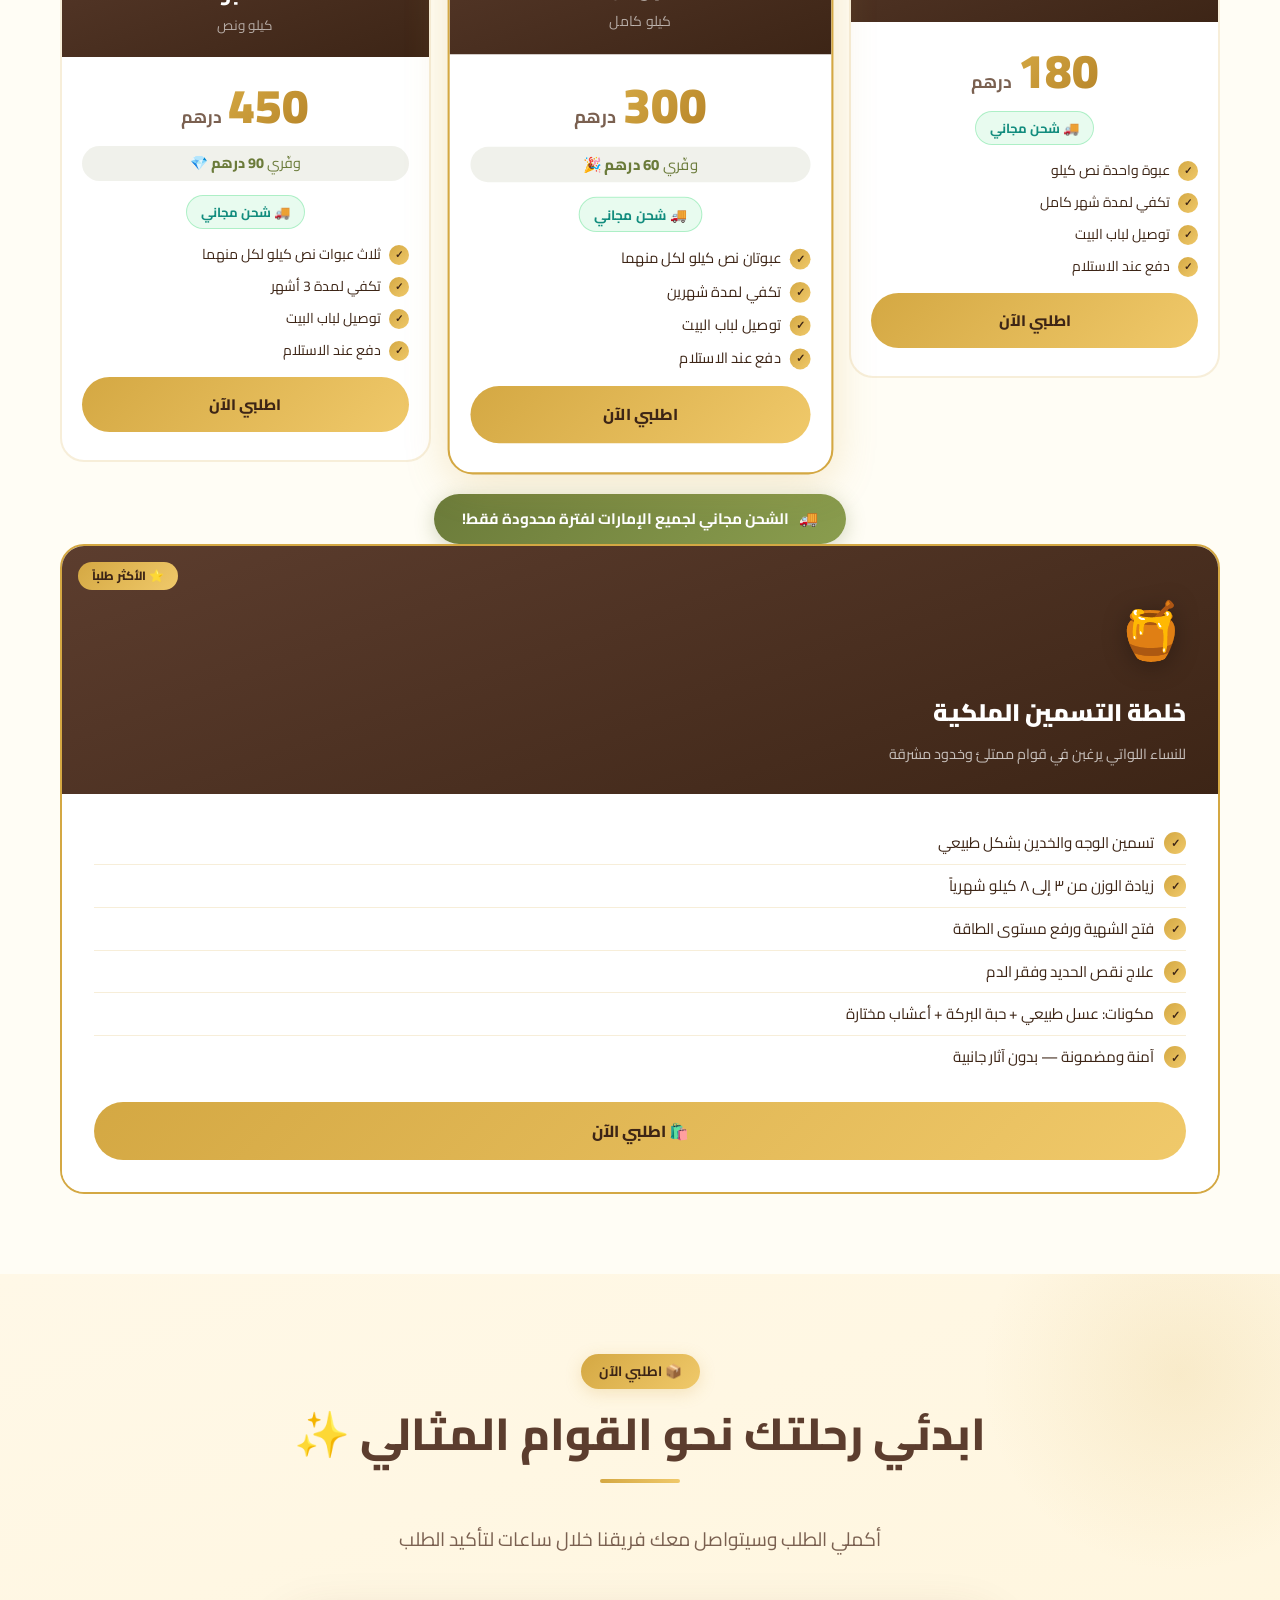
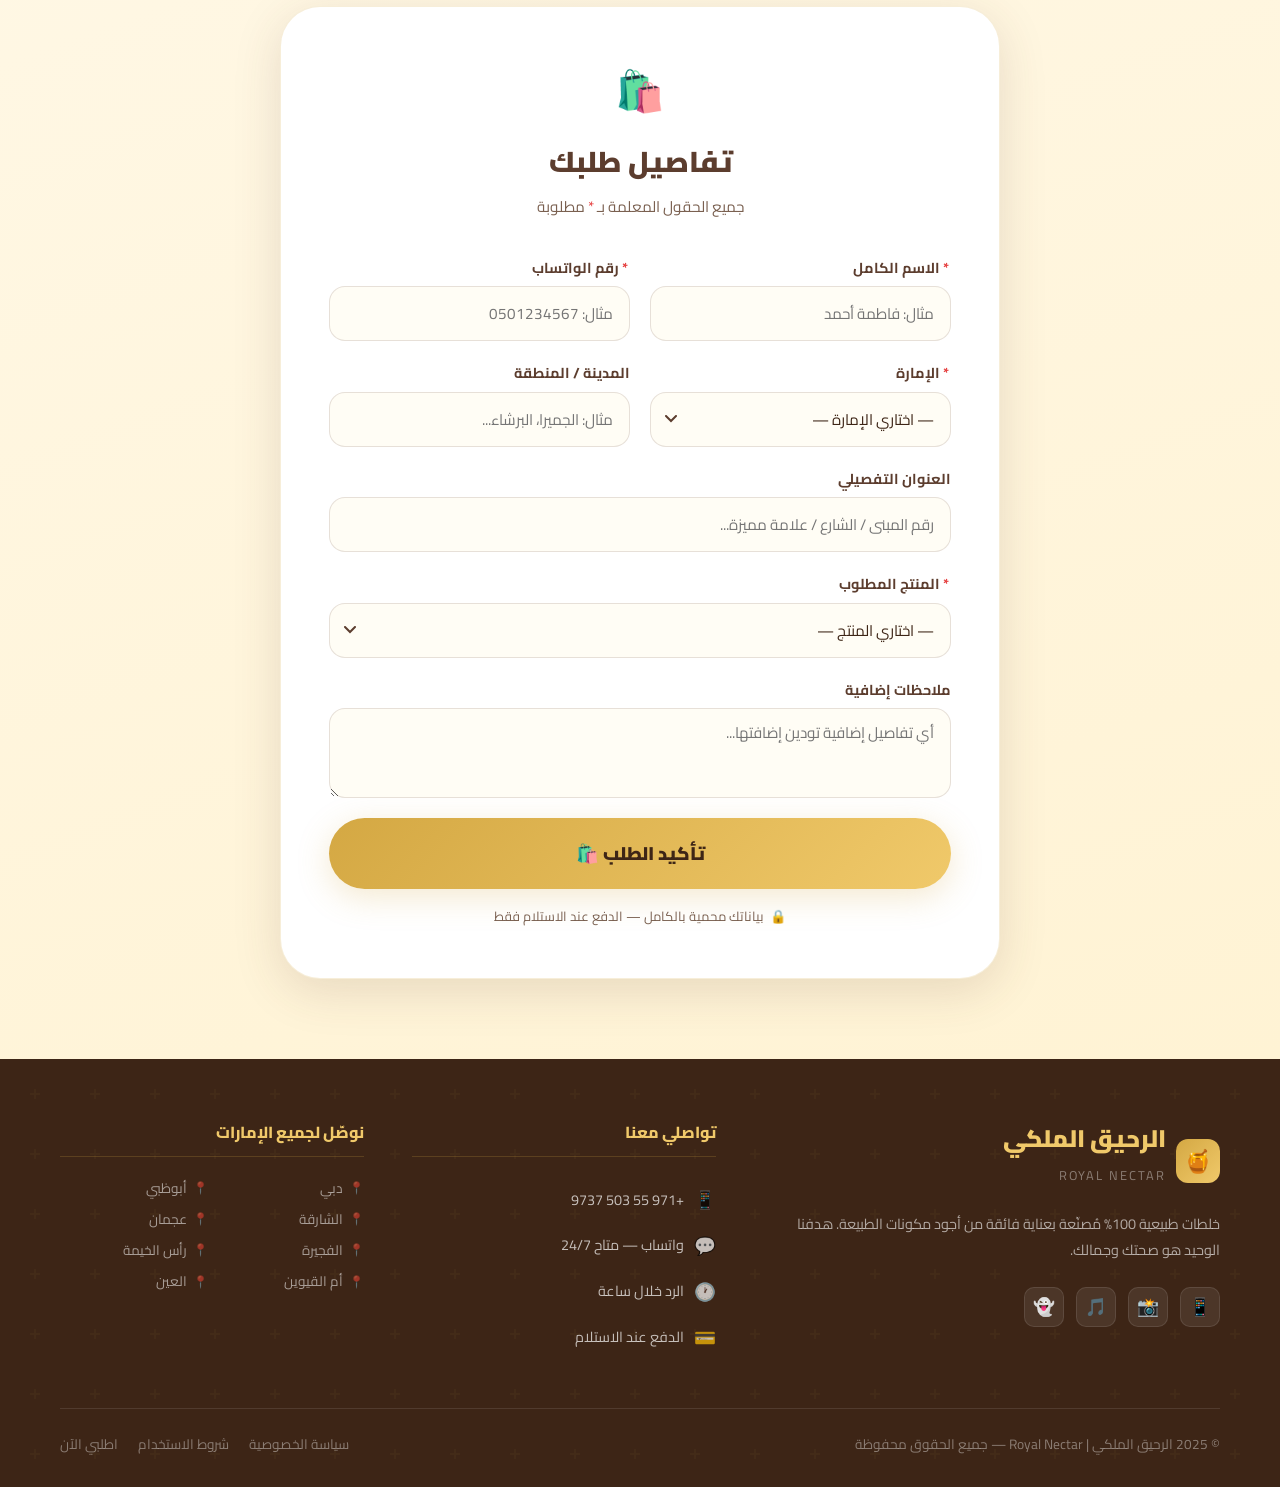
==== commit 448dd007: "Replace authentic product gallery with 6 new images" ====
--- a/index.html
+++ b/index.html
@@ -399,18 +399,24 @@
       <h2 class="section-title">المنتج الأصيل</h2>
       <div class="gold-line"></div>
     </div>
-    <div style="display: grid; grid-template-columns: repeat(auto-fit, minmax(200px, 1fr)); gap: 16px; margin-top: 10px;">
+    <div style="display: grid; grid-template-columns: repeat(auto-fit, minmax(150px, 1fr)); gap: 16px; margin-top: 10px;">
       <div class="reveal reveal-delay-1" style="border-radius: 16px; overflow: hidden; height: 220px; border: 2px solid var(--border);">
-        <img src="assets/product1.jpg" alt="الرحيق الملكي — عرض المنتج" loading="lazy" style="width:100%; height:100%; object-fit:cover; transition: transform 0.4s ease;" onmouseover="this.style.transform='scale(1.06)'" onmouseout="this.style.transform='scale(1)'" />
+        <img src="assets/IMG_0651 (1).JPEG" alt="الرحيق الملكي — منتج 1" loading="lazy" style="width:100%; height:100%; object-fit:cover; transition: transform 0.4s ease;" onmouseover="this.style.transform='scale(1.06)'" onmouseout="this.style.transform='scale(1)'" />
       </div>
       <div class="reveal reveal-delay-2" style="border-radius: 16px; overflow: hidden; height: 220px; border: 2px solid var(--border);">
-        <img src="assets/product2.jpg" alt="الرحيق الملكي — جرة المنتج" loading="lazy" style="width:100%; height:100%; object-fit:cover; transition: transform 0.4s ease;" onmouseover="this.style.transform='scale(1.06)'" onmouseout="this.style.transform='scale(1)'" />
+        <img src="assets/IMG_0626.JPEG" alt="الرحيق الملكي — منتج 2" loading="lazy" style="width:100%; height:100%; object-fit:cover; transition: transform 0.4s ease;" onmouseover="this.style.transform='scale(1.06)'" onmouseout="this.style.transform='scale(1)'" />
       </div>
       <div class="reveal reveal-delay-3" style="border-radius: 16px; overflow: hidden; height: 220px; border: 2px solid var(--border);">
-        <img src="assets/product3.jpg" alt="الرحيق الملكي — مجموعة المنتجات" loading="lazy" style="width:100%; height:100%; object-fit:cover; transition: transform 0.4s ease;" onmouseover="this.style.transform='scale(1.06)'" onmouseout="this.style.transform='scale(1)'" />
+        <img src="assets/IMG_0629.JPEG" alt="الرحيق الملكي — منتج 3" loading="lazy" style="width:100%; height:100%; object-fit:cover; transition: transform 0.4s ease;" onmouseover="this.style.transform='scale(1.06)'" onmouseout="this.style.transform='scale(1)'" />
       </div>
       <div class="reveal reveal-delay-4" style="border-radius: 16px; overflow: hidden; height: 220px; border: 2px solid var(--border);">
-        <img src="assets/product4.jpg" alt="الرحيق الملكي — مجموعة كاملة" loading="lazy" style="width:100%; height:100%; object-fit:cover; transition: transform 0.4s ease;" onmouseover="this.style.transform='scale(1.06)'" onmouseout="this.style.transform='scale(1)'" />
+        <img src="assets/IMG_0628.JPEG" alt="الرحيق الملكي — منتج 4" loading="lazy" style="width:100%; height:100%; object-fit:cover; transition: transform 0.4s ease;" onmouseover="this.style.transform='scale(1.06)'" onmouseout="this.style.transform='scale(1)'" />
+      </div>
+      <div class="reveal reveal-delay-1" style="border-radius: 16px; overflow: hidden; height: 220px; border: 2px solid var(--border);">
+        <img src="assets/IMG_0654.JPEG" alt="الرحيق الملكي — منتج 5" loading="lazy" style="width:100%; height:100%; object-fit:cover; transition: transform 0.4s ease;" onmouseover="this.style.transform='scale(1.06)'" onmouseout="this.style.transform='scale(1)'" />
+      </div>
+      <div class="reveal reveal-delay-2" style="border-radius: 16px; overflow: hidden; height: 220px; border: 2px solid var(--border);">
+        <img src="assets/IMG_0661.JPEG" alt="الرحيق الملكي — منتج 6" loading="lazy" style="width:100%; height:100%; object-fit:cover; transition: transform 0.4s ease;" onmouseover="this.style.transform='scale(1.06)'" onmouseout="this.style.transform='scale(1)'" />
       </div>
     </div>
   </div>
--- a/style.css
+++ b/style.css
@@ -167,10 +167,7 @@
 
 /* ─── NAVBAR ─────────────────────────────── */
 .navbar {
-  position: fixed;
-  top: 0;
-  right: 0;
-  left: 0;
+  position: relative;
   z-index: 1000;
   background: rgba(255, 253, 245, 0.92);
   backdrop-filter: blur(20px);
@@ -262,7 +259,7 @@
   background: linear-gradient(160deg, #2D1810 0%, #5C3D2E 40%, #3D2516 100%);
   display: flex;
   align-items: center;
-  padding-top: 80px;
+  padding-top: 10px;
   position: relative;
   overflow: hidden;
 }
@@ -1361,8 +1358,9 @@
   border-bottom: 2px solid var(--primary);
   padding: 10px 0;
   overflow: hidden;
-  position: relative;
-  z-index: 1001;
+  position: sticky;
+  top: 0;
+  z-index: 1002;
 }
 
 .announcement-inner {
@@ -1719,7 +1717,7 @@
 
   /* ─── HERO ─── */
   .hero {
-    padding-top: 70px;
+    padding-top: 10px;
     padding-bottom: 70px;
     min-height: auto;
   }
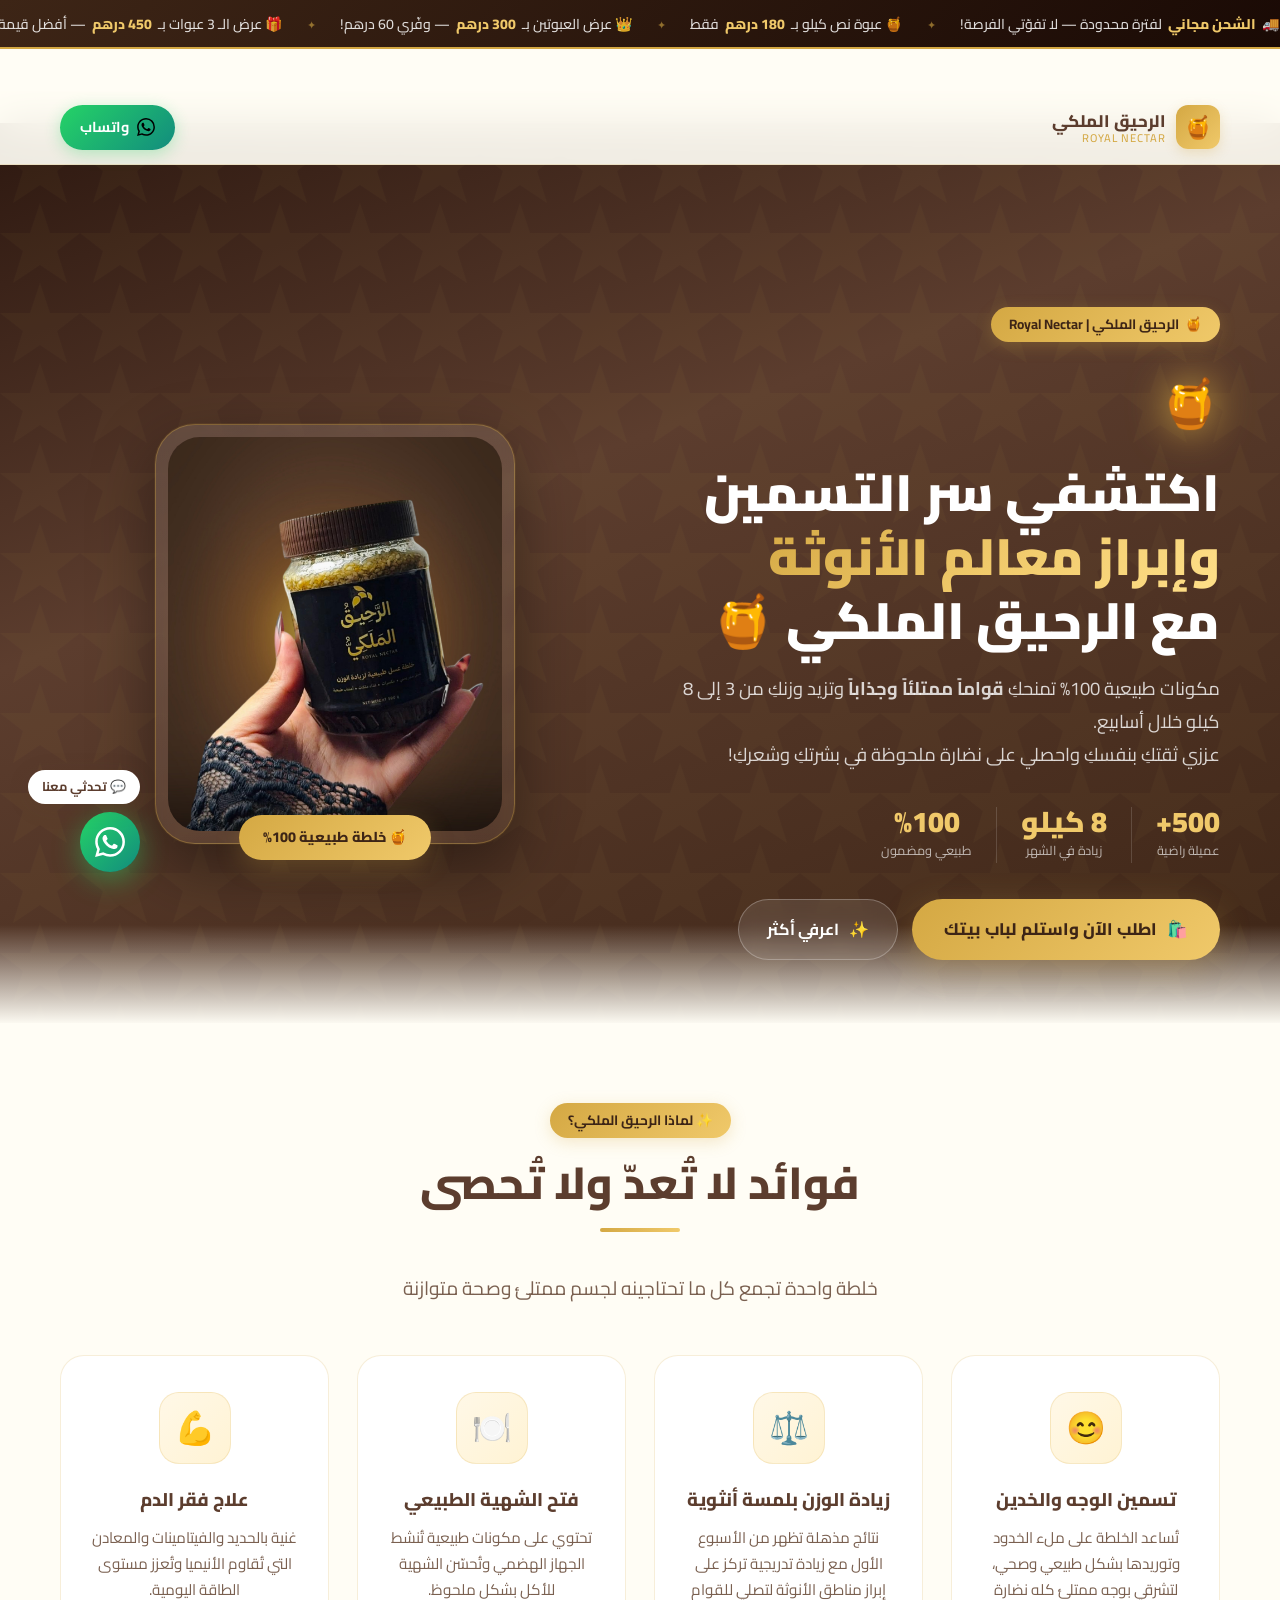
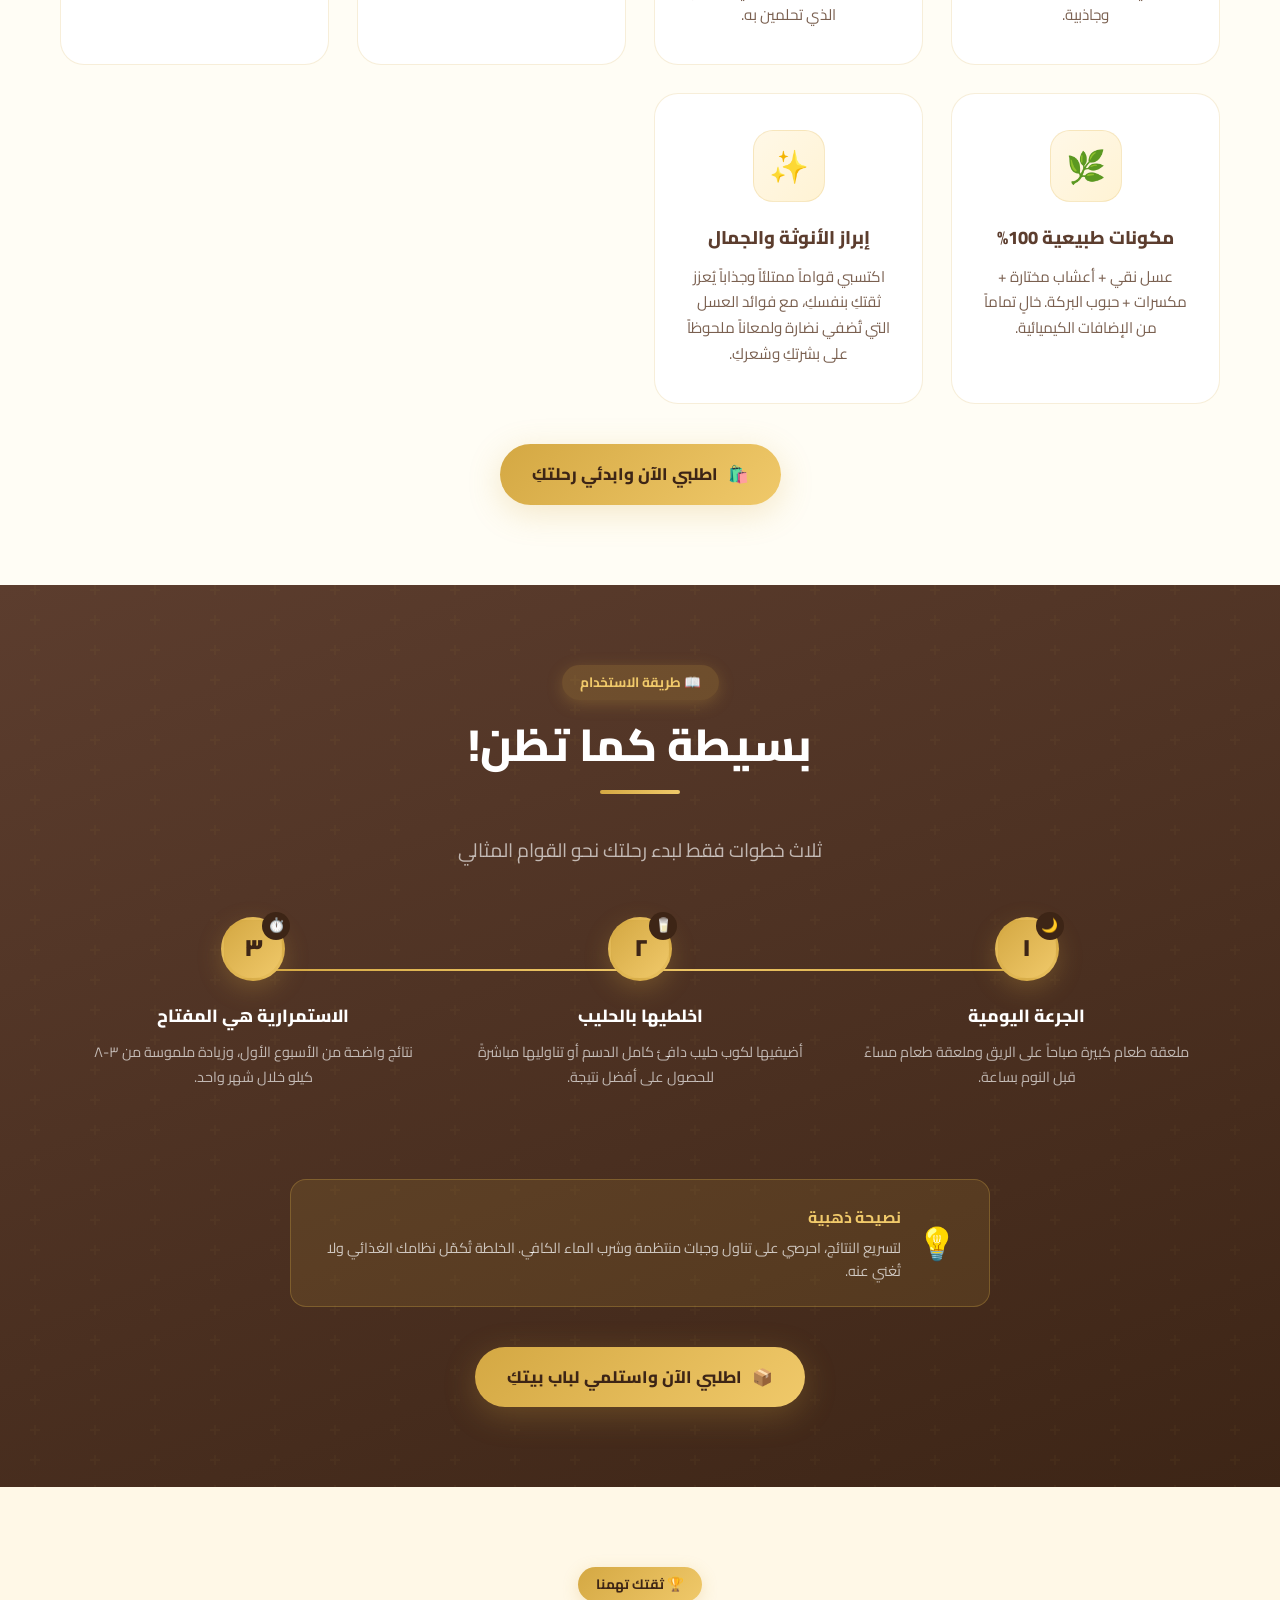
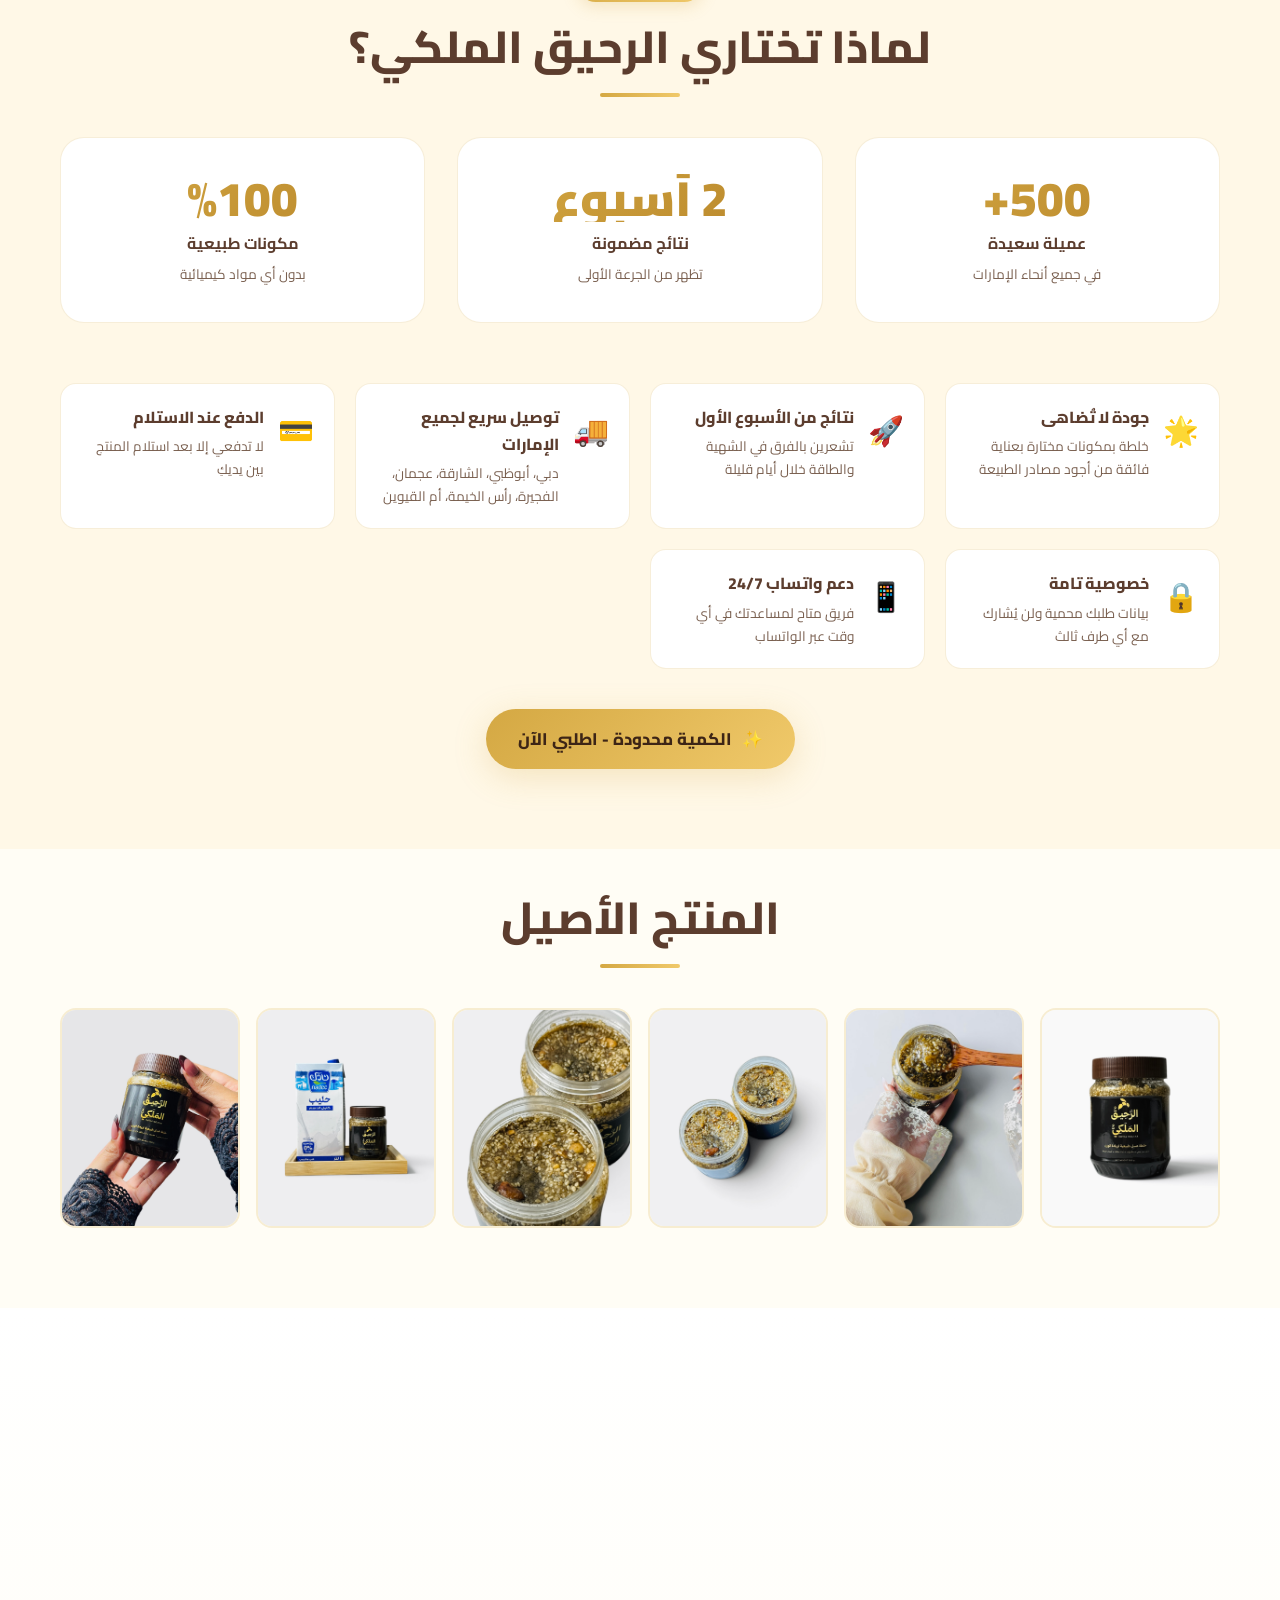
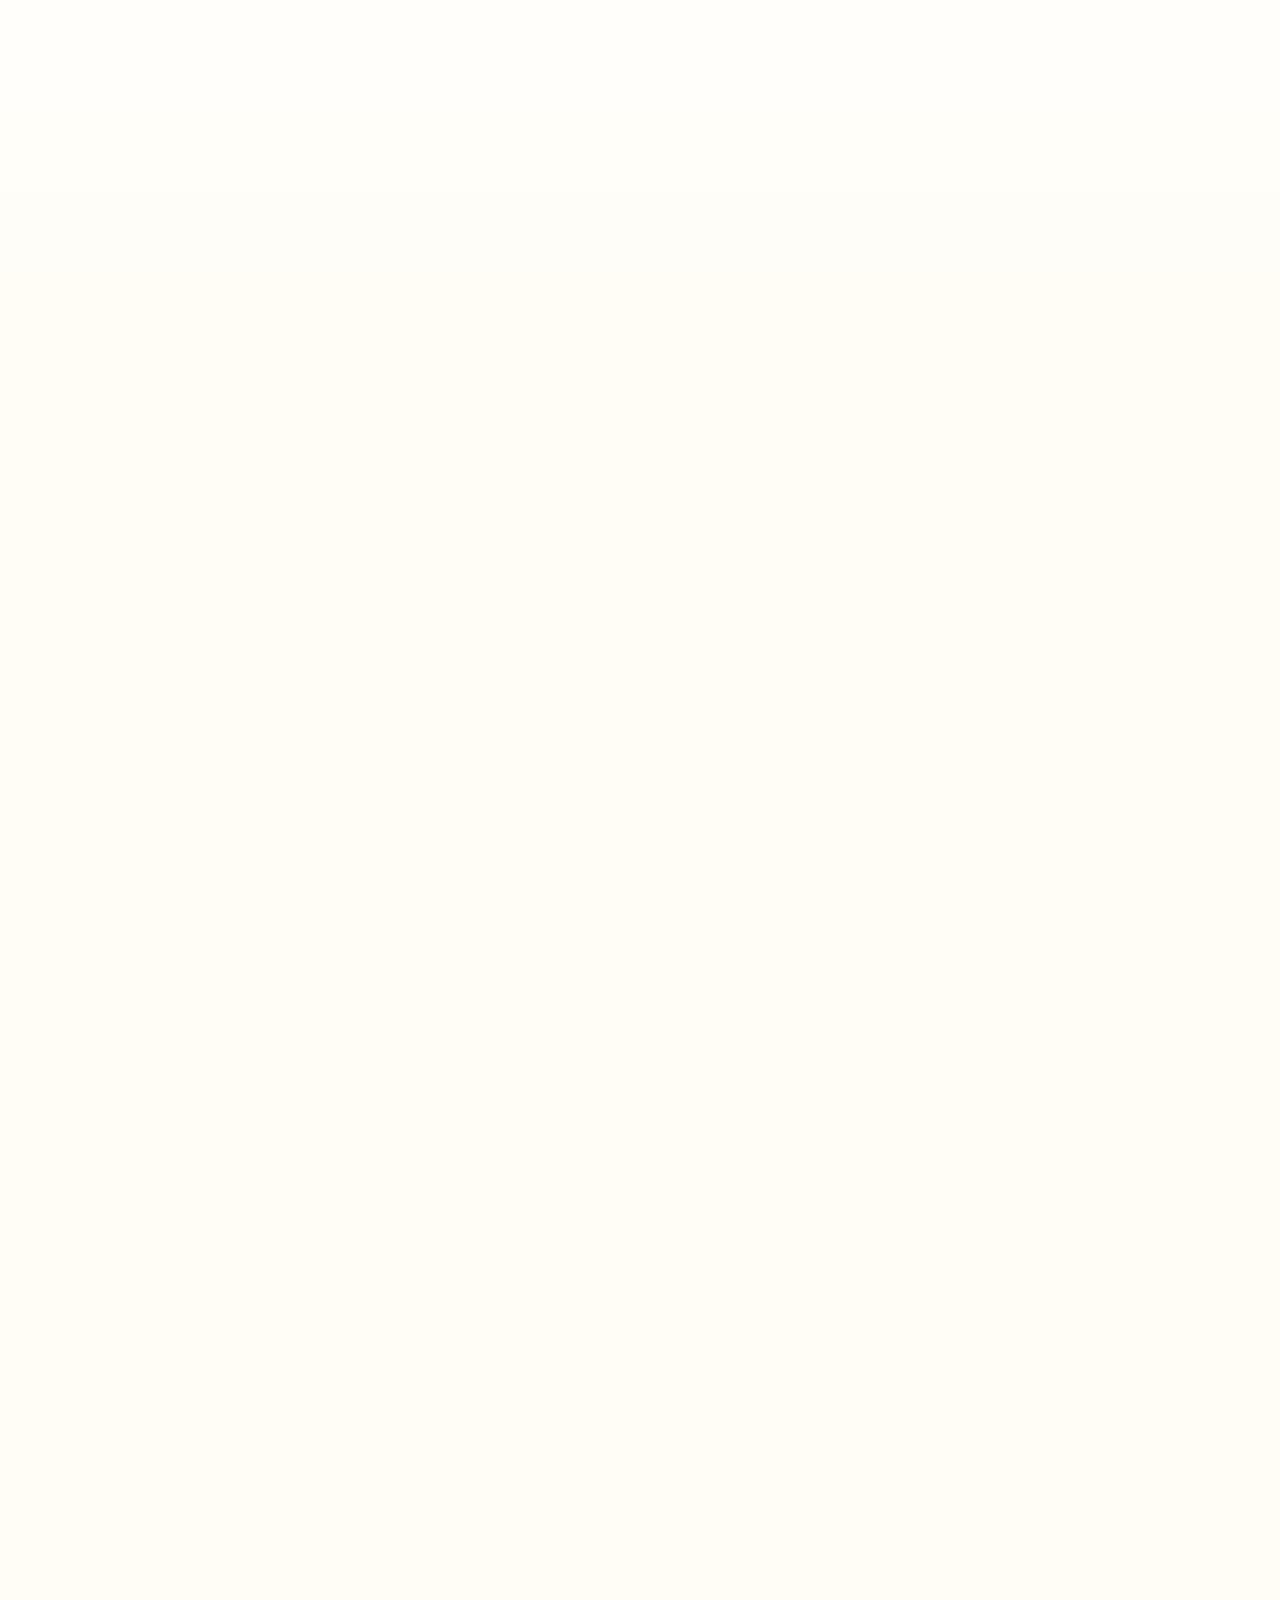
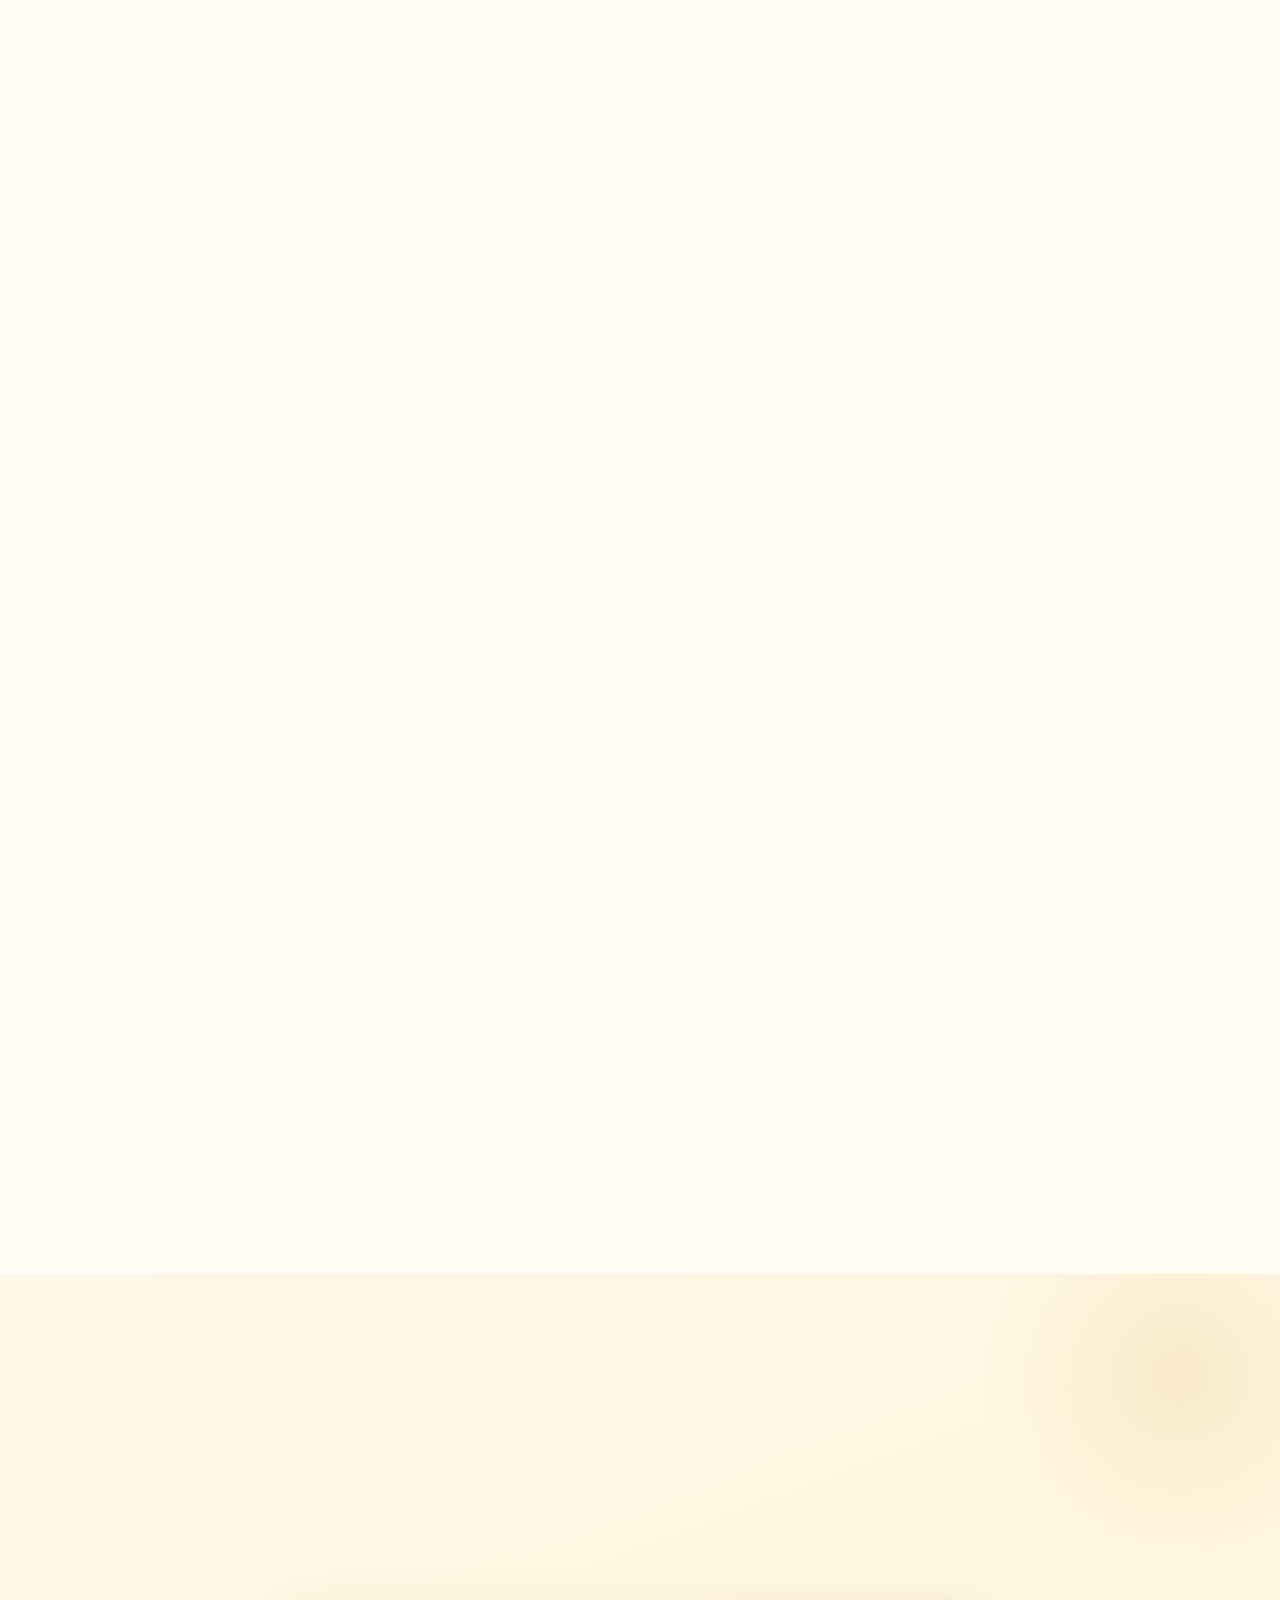
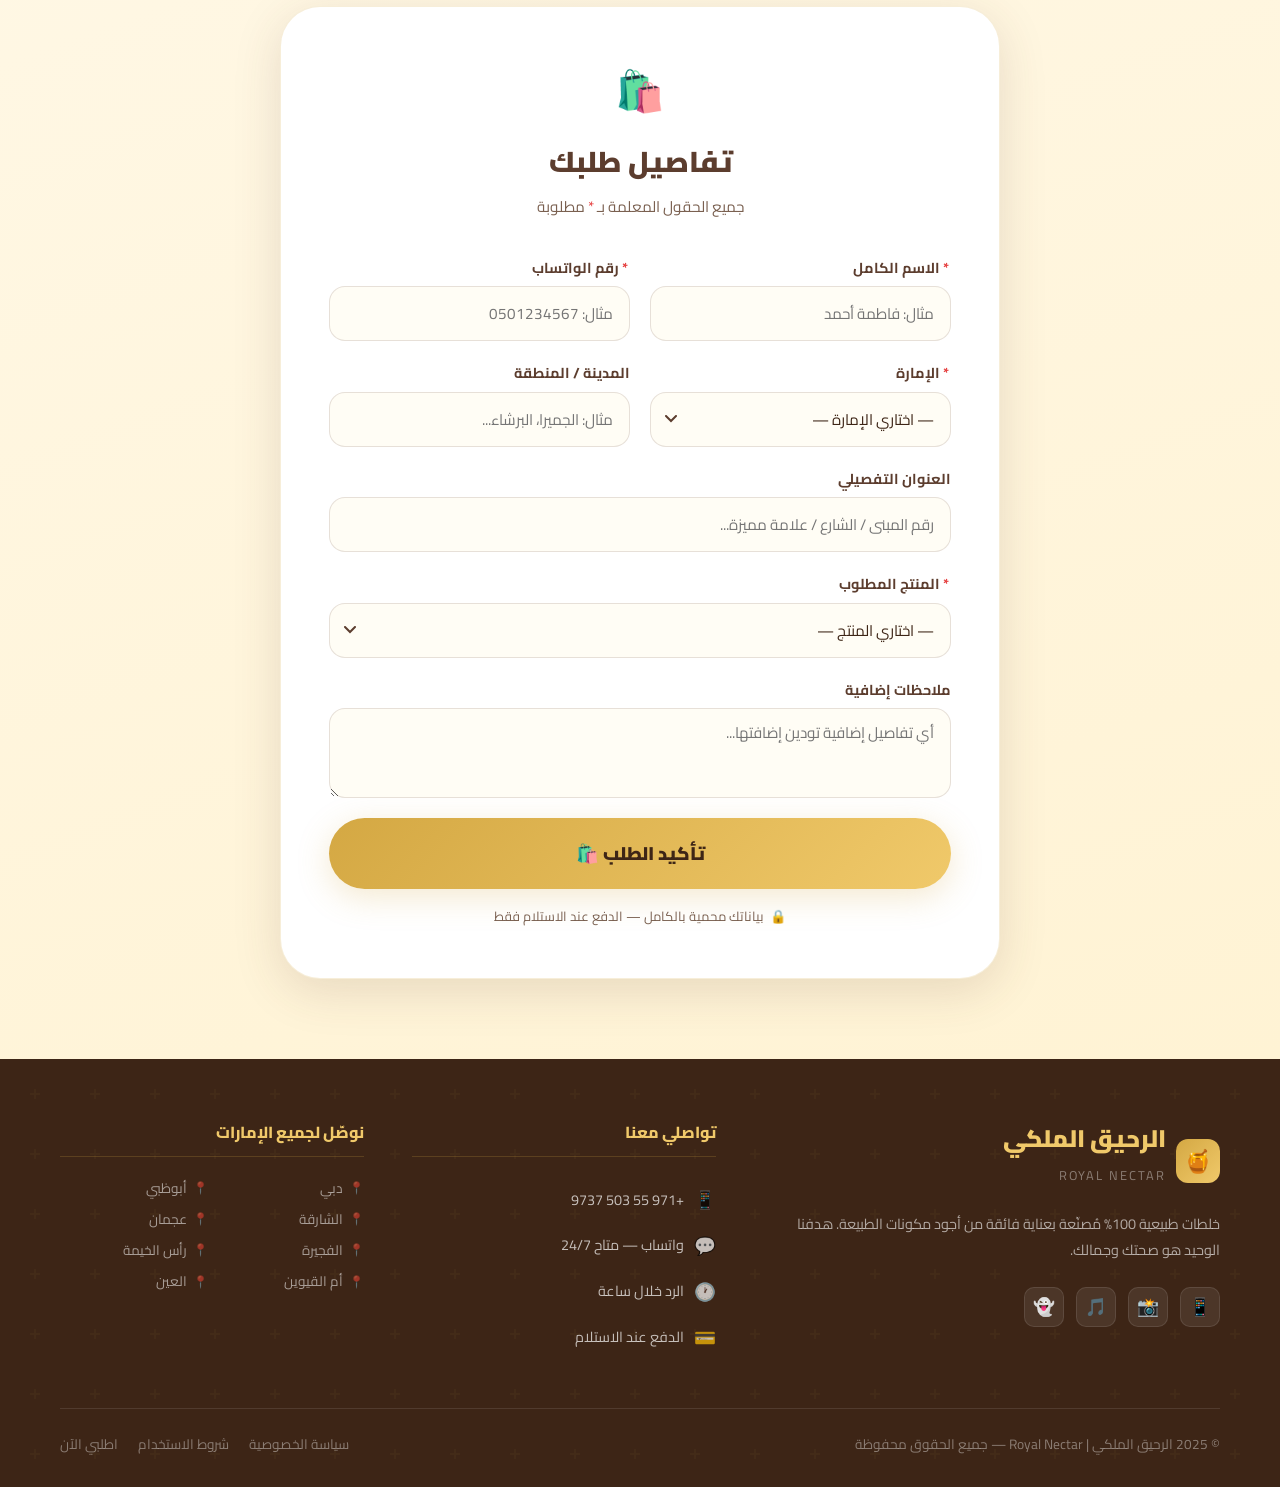
==== commit 7e3539ae: "Add Al Ain to the list of Emirates" ====
--- a/index.html
+++ b/index.html
@@ -754,6 +754,7 @@
               <option value="">— اختاري الإمارة —</option>
               <option value="دبي">🏙️ دبي</option>
               <option value="أبوظبي">🏛️ أبوظبي</option>
+              <option value="العين">📍 العين</option>
               <option value="الشارقة">🕌 الشارقة</option>
               <option value="عجمان">⛵ عجمان</option>
               <option value="رأس الخيمة">⛰️ رأس الخيمة</option>
